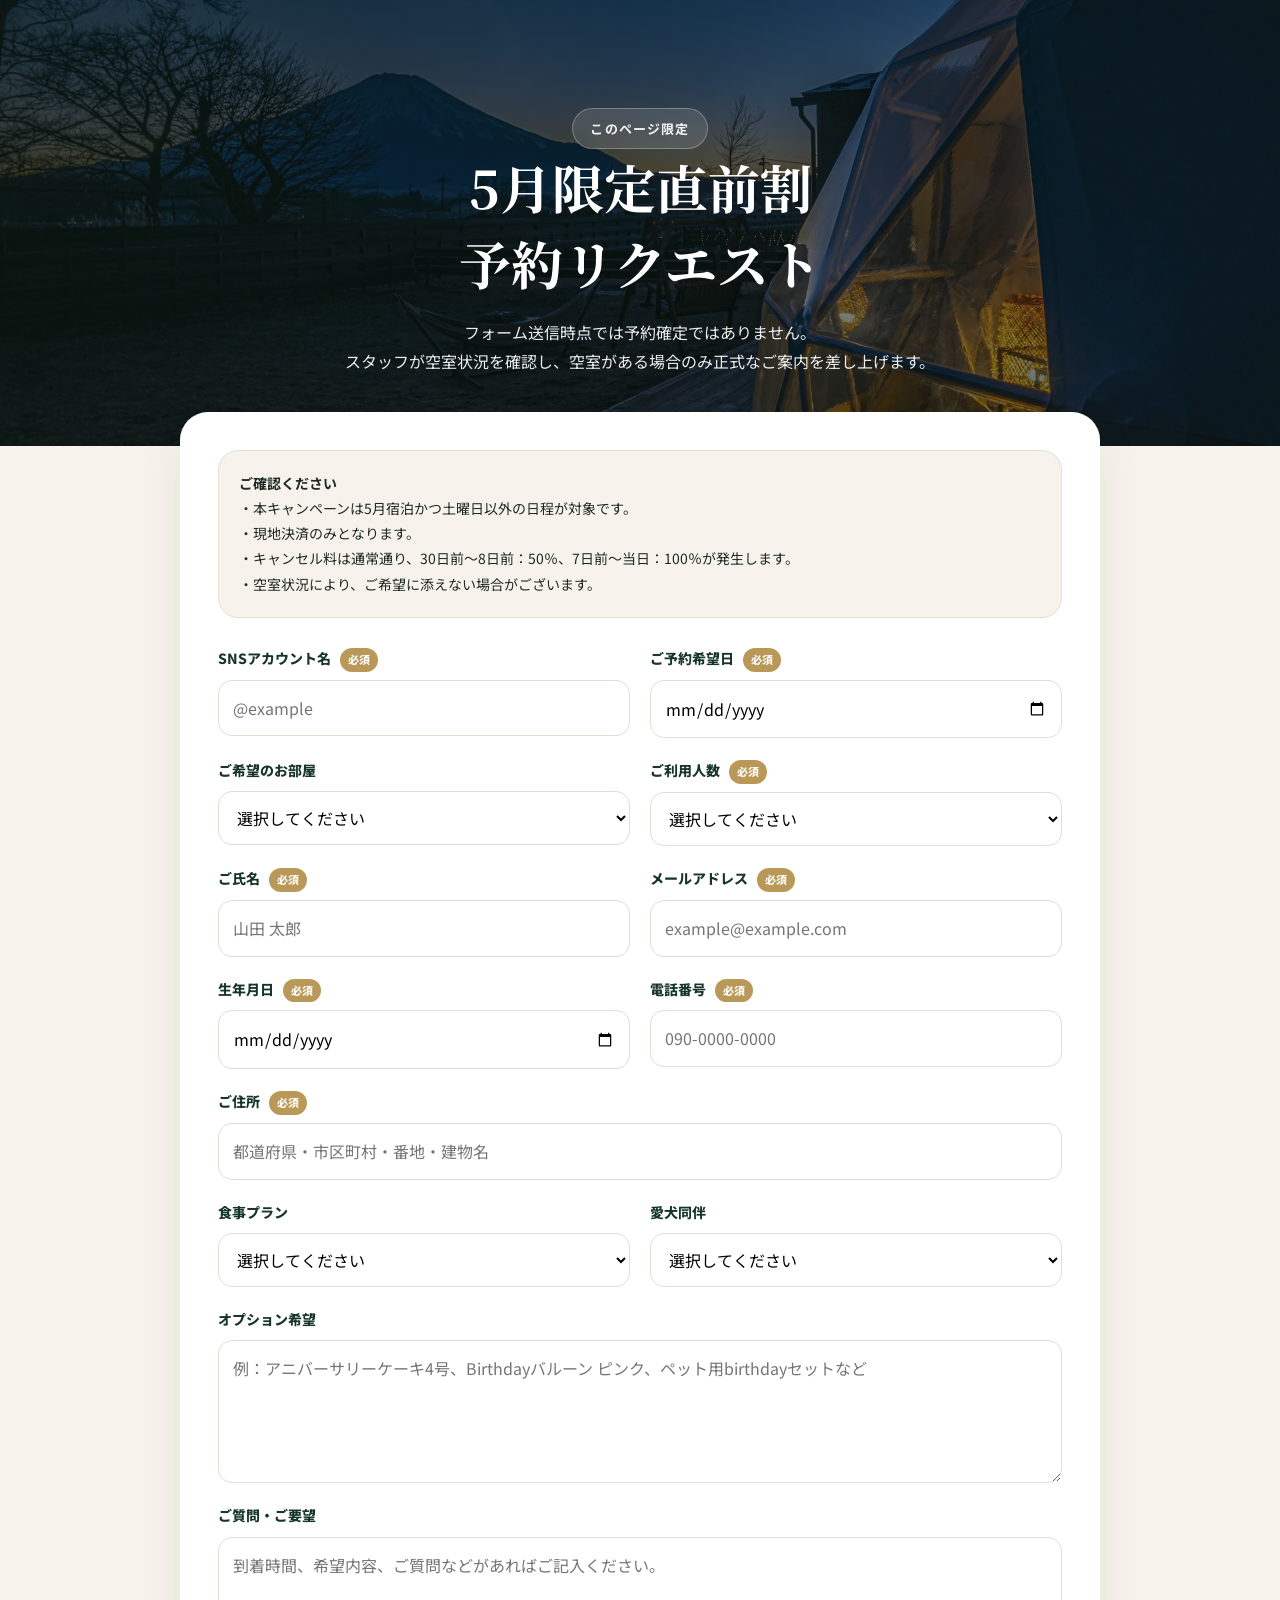
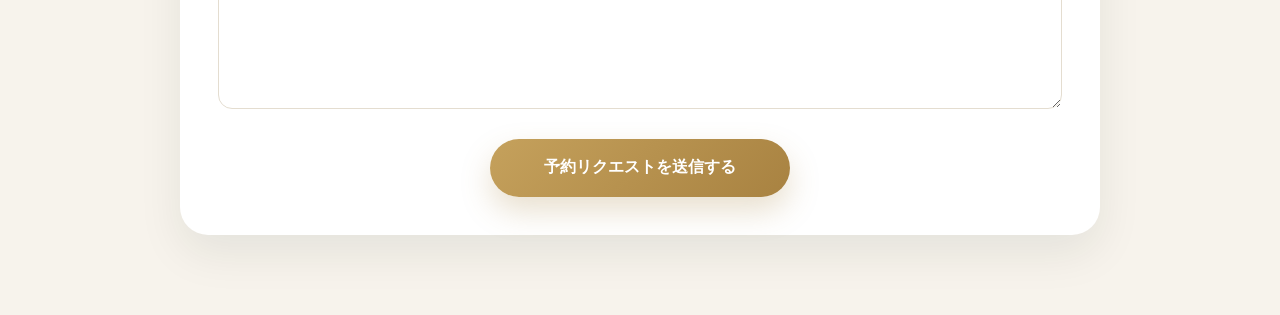
==== request.html @ 1b97084f "Update request.html" ====
<!DOCTYPE html>
<html lang="ja">
<head>
  <meta charset="UTF-8">
  <meta name="viewport" content="width=device-width, initial-scale=1.0">
  <title>予約リクエスト｜TOTONOI富士山中湖 5月限定直前割</title>
  <meta name="description" content="TOTONOI富士山中湖 5月限定直前割の予約リクエストフォームです。">
  <link rel="preconnect" href="https://fonts.googleapis.com">
  <link rel="preconnect" href="https://fonts.gstatic.com" crossorigin>
  <link href="https://fonts.googleapis.com/css2?family=Noto+Sans+JP:wght@400;500;700;800&family=Noto+Serif+JP:wght@500;700&display=swap" rel="stylesheet">
  <link rel="stylesheet" href="style.css">

  <style>
    .request-page {
      background: var(--cream);
      min-height: 100vh;
      padding-bottom: 80px;
    }

    .request-hero {
      padding: 90px 0 70px;
      background:
        linear-gradient(120deg, rgba(11,25,19,0.78), rgba(11,25,19,0.45)),
        url("images/hero-night-fuji-dome.webp") center center / cover no-repeat;
      color: #fff;
      text-align: center;
    }

    .request-hero h1 {
      margin: 0;
      font-family: "Noto Serif JP", serif;
      font-size: clamp(32px, 5vw, 52px);
      line-height: 1.45;
    }

    .request-hero p {
      max-width: 720px;
      margin: 18px auto 0;
      color: rgba(255,255,255,0.92);
    }

    .request-wrap {
      max-width: 920px;
      margin: -34px auto 0;
      background: #fff;
      border-radius: 28px;
      padding: 38px;
      box-shadow: var(--shadow);
      position: relative;
      z-index: 2;
    }

    .request-note {
      background: #f7f3ec;
      border: 1px solid var(--border);
      border-radius: 20px;
      padding: 20px;
      margin-bottom: 28px;
      color: var(--text);
      font-size: 14px;
    }

    .request-form {
      display: grid;
      grid-template-columns: repeat(2, 1fr);
      gap: 20px;
    }

    .form-group {
      display: flex;
      flex-direction: column;
      gap: 8px;
    }

    .form-group.full {
      grid-column: 1 / -1;
    }

    .form-group label {
      font-weight: 800;
      color: var(--green);
      font-size: 14px;
    }

    .form-group label span {
      display: inline-block;
      margin-left: 6px;
      color: #fff;
      background: var(--gold);
      border-radius: 999px;
      padding: 2px 8px;
      font-size: 11px;
    }

    input,
    select,
    textarea {
      width: 100%;
      border: 1px solid var(--border);
      border-radius: 14px;
      padding: 13px 14px;
      font: inherit;
      background: #fff;
    }

    textarea {
      resize: vertical;
    }

    .submit-area {
      grid-column: 1 / -1;
      text-align: center;
      margin-top: 10px;
    }

    .submit-btn {
      border: none;
      cursor: pointer;
      min-width: 300px;
      min-height: 58px;
      border-radius: 999px;
      background: linear-gradient(135deg, #c5a15c, #a88241);
      color: #fff;
      font-size: 16px;
      font-weight: 800;
      box-shadow: 0 14px 30px rgba(169, 130, 65, 0.25);
    }

    .submit-btn:disabled {
      opacity: 0.65;
      cursor: not-allowed;
    }

    .thanks-box {
      text-align: center;
      padding: 30px 10px;
    }

    .thanks-box h2 {
      font-family: "Noto Serif JP", serif;
      color: var(--green);
      font-size: 32px;
      margin: 0 0 16px;
    }

    .thanks-box p {
      color: var(--subtext);
    }

    .back-link {
      display: inline-flex;
      margin-top: 20px;
      padding: 13px 24px;
      border-radius: 999px;
      background: var(--green);
      color: #fff;
      font-weight: 800;
    }

    @media (max-width: 768px) {
      .request-wrap {
        width: calc(100% - 28px);
        padding: 24px 18px;
      }

      .request-form {
        grid-template-columns: 1fr;
      }

      .submit-btn {
        width: 100%;
        min-width: auto;
      }
    }
  </style>
</head>

<body>
  <main class="request-page">
    <section class="request-hero">
      <div class="container">
        <p class="hero-badge">このページ限定</p>
        <h1>5月限定直前割<br>予約リクエスト</h1>
        <p>
          フォーム送信時点では予約確定ではありません。<br>
          スタッフが空室状況を確認し、空室がある場合のみ正式なご案内を差し上げます。
        </p>
      </div>
    </section>

    <section class="request-wrap">
      <div class="request-note">
        <strong>ご確認ください</strong><br>
        ・本キャンペーンは5月宿泊かつ土曜日以外の日程が対象です。<br>
        ・現地決済のみとなります。<br>
        ・キャンセル料は通常通り、30日前〜8日前：50％、7日前〜当日：100％が発生します。<br>
        ・空室状況により、ご希望に添えない場合がございます。
      </div>

      <form id="requestForm" class="request-form" action="ここにGASのURLを入れる" method="POST">
        <div class="form-group">
          <label>SNSアカウント名 <span>必須</span></label>
          <input type="text" name="sns_account" required placeholder="@example">
        </div>

        <div class="form-group">
          <label>ご予約希望日 <span>必須</span></label>
          <input type="date" name="checkin" required>
        </div>

        <div class="form-group">
          <label>ご希望のお部屋</label>
          <select name="room_type">
            <option value="">選択してください</option>
            <option value="シングルドーム">シングルドーム</option>
            <option value="ドッグランドーム">ドッグランドーム</option>
            <option value="コネクトドーム">コネクトドーム</option>
            <option value="ドッグコテージ">ドッグコテージ</option>
            <option value="未定・おまかせ">未定・おまかせ</option>
          </select>
        </div>

        <div class="form-group">
          <label>ご利用人数 <span>必須</span></label>
          <select name="guests" required>
            <option value="">選択してください</option>
            <option value="2名">2名</option>
            <option value="3名">3名</option>
            <option value="4名">4名</option>
            <option value="5名">5名</option>
            <option value="6名">6名</option>
          </select>
        </div>

        <div class="form-group">
          <label>ご氏名 <span>必須</span></label>
          <input type="text" name="name" required placeholder="山田 太郎">
        </div>

        <div class="form-group">
          <label>メールアドレス <span>必須</span></label>
          <input type="email" name="email" required placeholder="example@example.com">
        </div>

        <div class="form-group">
          <label>生年月日 <span>必須</span></label>
          <input type="date" name="birthday" required>
        </div>

        <div class="form-group">
          <label>電話番号 <span>必須</span></label>
          <input type="tel" name="tel" required placeholder="090-0000-0000">
        </div>

        <div class="form-group full">
          <label>ご住所 <span>必須</span></label>
          <input type="text" name="address" required placeholder="都道府県・市区町村・番地・建物名">
        </div>

        <div class="form-group">
          <label>食事プラン</label>
          <select name="meal_plan">
            <option value="">選択してください</option>
            <option value="素泊まり">素泊まり</option>
            <option value="夕朝食付き">夕朝食付き</option>
            <option value="夕食のみ">夕食のみ</option>
            <option value="朝食のみ">朝食のみ</option>
            <option value="未定">未定</option>
          </select>
        </div>

        <div class="form-group">
          <label>愛犬同伴</label>
          <select name="dog">
            <option value="">選択してください</option>
            <option value="なし">なし</option>
            <option value="あり">あり</option>
            <option value="相談したい">相談したい</option>
          </select>
        </div>

        <div class="form-group full">
          <label>オプション希望</label>
          <textarea name="options" rows="4" placeholder="例：アニバーサリーケーキ4号、Birthdayバルーン ピンク、ペット用birthdayセットなど"></textarea>
        </div>

        <div class="form-group full">
          <label>ご質問・ご要望</label>
          <textarea name="message" rows="5" placeholder="到着時間、希望内容、ご質問などがあればご記入ください。"></textarea>
        </div>

        <div class="submit-area">
          <button type="submit" class="submit-btn">予約リクエストを送信する</button>
        </div>
      </form>
    </section>
  </main>

  <script>
    const form = document.getElementById("requestForm");

    form.addEventListener("submit", function(e) {
      e.preventDefault();

      const submitButton = form.querySelector(".submit-btn");
      submitButton.disabled = true;
      submitButton.textContent = "送信中...";

      const formData = new FormData(form);

      fetch(form.action, {
        method: "POST",
        body: formData,
        mode: "no-cors"
      })
      .then(() => {
        form.parentElement.innerHTML = `
          <div class="thanks-box">
            <h2>予約リクエストを受け付けました</h2>
            <p>
              ご入力いただいた内容をスタッフが確認し、空室状況を確認のうえご連絡いたします。<br>
              この時点では予約確定ではございません。
            </p>
            <a class="back-link" href="index.html">LPに戻る</a>
          </div>
        `;
      })
      .catch(() => {
        submitButton.disabled = false;
        submitButton.textContent = "予約リクエストを送信する";
        alert("送信に失敗しました。時間をおいて再度お試しください。");
      });
    });
  </script>
</body>
</html>
---- style.css ----
:root {
  --green: #16352b;
  --green-deep: #0d231c;
  --green-soft: #25473b;
  --gold: #b99858;
  --gold-soft: #d8c08a;
  --cream: #f7f3ec;
  --cream-light: #fcfaf6;
  --white: #ffffff;
  --text: #1f2a25;
  --subtext: #5e6b65;
  --border: #e4ddd0;
  --shadow: 0 18px 45px rgba(16, 32, 24, 0.08);
  --radius-lg: 28px;
  --radius-md: 20px;
}

* {
  box-sizing: border-box;
}

html {
  scroll-behavior: smooth;
}

body {
  margin: 0;
  font-family: "Noto Sans JP", sans-serif;
  color: var(--text);
  background: var(--cream);
  line-height: 1.8;
}

img {
  width: 100%;
  display: block;
  object-fit: cover;
}

a {
  text-decoration: none;
  color: inherit;
}

.lp-wrapper {
  overflow: hidden;
}

.container {
  width: min(1120px, calc(100% - 48px));
  margin: 0 auto;
}

/* ===== topbar ===== */

.topbar {
  position: absolute;
  top: 0;
  left: 0;
  width: 100%;
  z-index: 10;
  padding: 22px 0;
}

.topbar-inner {
  display: flex;
  align-items: center;
  justify-content: space-between;
}

.topbar-logo {
  color: #fff;
  font-size: 13px;
  letter-spacing: 0.16em;
  font-weight: 700;
}

.topbar-link {
  color: #fff;
  font-size: 14px;
  border-bottom: 1px solid rgba(255,255,255,0.55);
  padding-bottom: 2px;
}

/* ===== hero ===== */

.hero {
  position: relative;
  min-height: 760px;
  display: flex;
  align-items: center;
  background:
    linear-gradient(90deg, rgba(10,23,18,0.78) 0%, rgba(10,23,18,0.58) 42%, rgba(10,23,18,0.18) 100%),
    url("images/hero-night-fuji-dome.webp") center center / cover no-repeat;
}

.hero-overlay {
  position: absolute;
  inset: 0;
  background: linear-gradient(to bottom, rgba(8,14,12,0.08), rgba(8,14,12,0.18));
}

.hero-content {
  position: relative;
  z-index: 2;
  padding: 130px 0 105px;
  color: #fff;
  max-width: 690px;
}

.hero-badge {
  display: inline-block;
  margin: 0 0 20px;
  padding: 8px 17px;
  background: rgba(255,255,255,0.12);
  border: 1px solid rgba(255,255,255,0.28);
  border-radius: 999px;
  font-size: 13px;
  letter-spacing: 0.09em;
  font-weight: 700;
  backdrop-filter: blur(8px);
}

.hero-subtitle {
  margin: 0 0 10px;
  color: var(--gold-soft);
  font-size: 15px;
  letter-spacing: 0.17em;
  font-weight: 800;
}

.hero h1 {
  margin: 0;
  font-family: "Noto Serif JP", serif;
  font-size: clamp(44px, 5vw, 70px);
  line-height: 1.24;
  letter-spacing: 0.025em;
  font-weight: 700;
}

.hero h1 span {
  color: #f5d18b;
}

.hero-lead {
  margin: 24px 0 0;
  font-size: 17px;
  color: rgba(255,255,255,0.92);
}

.hero-offer {
  margin-top: 34px;
  display: inline-block;
  background: rgba(255,255,255,0.96);
  color: var(--green-deep);
  padding: 24px 34px;
  border-radius: 24px;
  box-shadow: 0 20px 54px rgba(0,0,0,0.18);
}

.offer-label {
  font-size: 12px;
  letter-spacing: 0.14em;
  font-weight: 800;
  color: var(--gold);
}

.offer-main {
  font-family: "Noto Serif JP", serif;
  font-size: clamp(46px, 5vw, 66px);
  line-height: 1.1;
  color: var(--green);
  margin-top: 8px;
}

.offer-note {
  margin-top: 6px;
  font-size: 14px;
  color: var(--subtext);
}

.hero-buttons {
  display: flex;
  flex-wrap: wrap;
  gap: 14px;
  margin-top: 32px;
}

.btn {
  display: inline-flex;
  align-items: center;
  justify-content: center;
  min-width: 230px;
  min-height: 58px;
  padding: 0 26px;
  border-radius: 999px;
  font-size: 15px;
  font-weight: 800;
  transition: 0.25s ease;
}

.btn-primary {
  background: linear-gradient(135deg, #c5a15c, #a88241);
  color: #fff;
  box-shadow: 0 14px 30px rgba(169, 130, 65, 0.26);
}

.btn-primary:hover {
  transform: translateY(-2px);
}

.btn-secondary {
  background: rgba(255,255,255,0.09);
  border: 1px solid rgba(255,255,255,0.28);
  color: #fff;
  backdrop-filter: blur(8px);
}

/* ===== notice ===== */

.notice-strip {
  padding: 0 0 20px;
  margin-top: -46px;
  position: relative;
  z-index: 4;
}

.notice-box {
  background: #fff;
  border-radius: var(--radius-lg);
  padding: 34px 40px;
  box-shadow: var(--shadow);
  border: 1px solid rgba(185,152,88,0.2);
}

.notice-box h2 {
  margin: 0 0 12px;
  font-family: "Noto Serif JP", serif;
  font-size: 25px;
  color: var(--green);
}

.notice-box p {
  margin: 0;
  color: var(--text);
}

/* ===== sections ===== */

.section {
  padding: 86px 0;
}

.section-soft {
  background: var(--cream-light);
}

.section-dark {
  background: linear-gradient(180deg, var(--green), var(--green-deep));
  color: #fff;
}

.section-heading {
  text-align: center;
  max-width: 760px;
  margin: 0 auto 42px;
}

.section-heading.white h2,
.section-heading.white p,
.section-heading.white .section-label {
  color: #fff;
}

.section-label {
  margin: 0 0 10px;
  color: var(--gold);
  font-size: 13px;
  font-weight: 800;
  letter-spacing: 0.16em;
}

.section-heading h2 {
  margin: 0;
  font-family: "Noto Serif JP", serif;
  font-size: clamp(30px, 3vw, 42px);
  line-height: 1.45;
  color: var(--green);
}

.section-text {
  margin: 16px 0 0;
  color: var(--subtext);
  font-size: 15px;
}

/* ===== feature ===== */

.feature-grid {
  display: grid;
  grid-template-columns: repeat(3, 1fr);
  gap: 22px;
}

.feature-card {
  background: #fff;
  border-radius: var(--radius-md);
  padding: 30px 28px;
  box-shadow: var(--shadow);
  min-height: 245px;
}

.feature-number {
  font-size: 13px;
  font-weight: 800;
  letter-spacing: 0.14em;
  color: var(--gold);
}

.feature-card h3 {
  margin: 10px 0 10px;
  font-size: 21px;
  line-height: 1.5;
  color: var(--green);
}

.feature-card p {
  margin: 0;
  color: var(--subtext);
  font-size: 15px;
}

/* ===== gallery ===== */

.gallery-grid {
  display: grid;
  grid-template-columns: repeat(4, 1fr);
  gap: 20px;
}

.gallery-card {
  background: #fff;
  border-radius: var(--radius-md);
  overflow: hidden;
  box-shadow: var(--shadow);
}

.gallery-card img {
  height: 210px;
}

.gallery-body {
  padding: 20px;
}

.gallery-body h3 {
  margin: 0 0 8px;
  font-size: 18px;
  line-height: 1.55;
  color: var(--green);
}

.gallery-body p {
  margin: 0;
  color: var(--subtext);
  font-size: 14px;
}

/* ===== room sauna panels ===== */

.info-panels {
  display: grid;
  grid-template-columns: repeat(2, 1fr);
  gap: 24px;
}

.info-panel {
  display: flex;
  flex-direction: column;
  background: #fff;
  border-radius: var(--radius-lg);
  overflow: hidden;
  box-shadow: var(--shadow);
}

.info-panel-image img {
  height: 280px;
}

.info-panel-body {
  padding: 30px;
}

.info-kicker {
  margin: 0 0 8px;
  font-size: 13px;
  letter-spacing: 0.14em;
  font-weight: 800;
  color: var(--gold);
}

.info-panel-body h3 {
  margin: 0 0 12px;
  font-size: 27px;
  font-family: "Noto Serif JP", serif;
  color: var(--green);
}

.info-panel-body p {
  margin: 0;
  color: var(--subtext);
}

.text-link {
  margin-top: 16px;
  color: var(--green);
  font-weight: 800;
  display: inline-flex;
  align-items: center;
  gap: 8px;
}

.text-link::after {
  content: "→";
}

/* ===== option ===== */

.option-grid {
  display: grid;
  grid-template-columns: repeat(4, 1fr);
  gap: 18px;
}

.option-card {
  background: #fff;
  border-radius: var(--radius-md);
  padding: 24px 22px;
  box-shadow: var(--shadow);
  min-height: 165px;
}

.option-card h3 {
  margin: 0;
  font-size: 17px;
  line-height: 1.65;
  color: var(--green);
}

.option-price {
  margin: 18px 0 0;
  font-size: 26px;
  font-family: "Noto Serif JP", serif;
  color: var(--gold);
}

/* ===== flow ===== */

.flow-grid {
  display: grid;
  grid-template-columns: repeat(4, 1fr);
  gap: 18px;
}

.flow-card {
  background: #fff;
  border-radius: var(--radius-md);
  padding: 26px 22px;
  box-shadow: var(--shadow);
  text-align: center;
  min-height: 220px;
}

.flow-step {
  width: 48px;
  height: 48px;
  margin: 0 auto 14px;
  border-radius: 50%;
  background: var(--green);
  color: #fff;
  display: grid;
  place-items: center;
  font-weight: 800;
}

.flow-card h3 {
  margin: 0 0 8px;
  font-size: 18px;
  color: var(--green);
}

.flow-card p {
  margin: 0;
  color: var(--subtext);
  font-size: 14px;
}

/* ===== policy ===== */

.policy-box {
  max-width: 880px;
  margin: 0 auto;
  background: rgba(255,255,255,0.08);
  border: 1px solid rgba(255,255,255,0.13);
  border-radius: var(--radius-lg);
  padding: 30px 34px;
}

.policy-box ul {
  margin: 0;
  padding-left: 18px;
}

.policy-box li {
  margin-bottom: 10px;
  color: rgba(255,255,255,0.92);
}

/* ===== final ===== */

.final-cta {
  padding: 100px 0 120px;
  background:
    linear-gradient(120deg, rgba(11,25,19,0.78), rgba(11,25,19,0.44)),
    url("images/fuji-firepit.webp") center center / cover no-repeat;
  color: #fff;
}

.final-cta-inner {
  text-align: center;
  max-width: 760px;
}

.final-label {
  margin: 0 0 10px;
  color: var(--gold-soft);
  font-size: 13px;
  letter-spacing: 0.16em;
  font-weight: 800;
}

.final-cta h2 {
  margin: 0;
  font-family: "Noto Serif JP", serif;
  font-size: clamp(34px, 4vw, 54px);
  line-height: 1.45;
}

.final-cta p {
  margin: 18px 0 0;
  color: rgba(255,255,255,0.9);
}

/* ===== sticky ===== */

.sticky-cta {
  position: fixed;
  right: 28px;
  bottom: 28px;
  z-index: 100;
}

.sticky-cta a {
  display: block;
  text-align: center;
  background: linear-gradient(135deg, #c5a15c, #a88241);
  color: #fff;
  font-weight: 800;
  padding: 15px 24px;
  border-radius: 999px;
  box-shadow: 0 18px 35px rgba(15, 20, 16, 0.22);
}

/* ===== responsive ===== */

@media (max-width: 1080px) {
  .gallery-grid,
  .option-grid,
  .flow-grid {
    grid-template-columns: repeat(2, 1fr);
  }

  .info-panels {
    grid-template-columns: 1fr;
  }

  .info-panel-image img {
    height: 300px;
  }
}

@media (max-width: 768px) {
  .container {
    width: min(100% - 28px, 1120px);
  }

  .topbar-inner {
    flex-direction: column;
    gap: 8px;
  }

  .hero {
    min-height: auto;
    background:
      linear-gradient(180deg, rgba(10,23,18,0.58), rgba(10,23,18,0.78)),
      url("images/hero-night-fuji-dome.webp") center center / cover no-repeat;
  }

  .hero-content {
    padding: 120px 0 90px;
  }

  .hero h1 {
    font-size: 40px;
  }

  .hero-lead {
    font-size: 15px;
  }

  .hero-offer {
    width: 100%;
    padding: 22px;
  }

  .hero-buttons {
    flex-direction: column;
  }

  .btn {
    width: 100%;
  }

  .notice-strip {
    margin-top: -26px;
  }

  .notice-box {
    padding: 24px 20px;
  }

  .section {
    padding: 70px 0;
  }

  .gallery-grid,
  .feature-grid,
  .option-grid,
  .flow-grid {
    grid-template-columns: 1fr;
  }

  .feature-card,
  .flow-card {
    min-height: auto;
  }

  .gallery-card img {
    height: 220px;
  }

  .info-panel-body {
    padding: 24px 20px;
  }

  .option-card {
    min-height: auto;
  }

  .sticky-cta {
    left: 10px;
    right: 10px;
    bottom: 10px;
  }

  .sticky-cta a {
    font-size: 14px;
    padding: 15px 14px;
  }
}
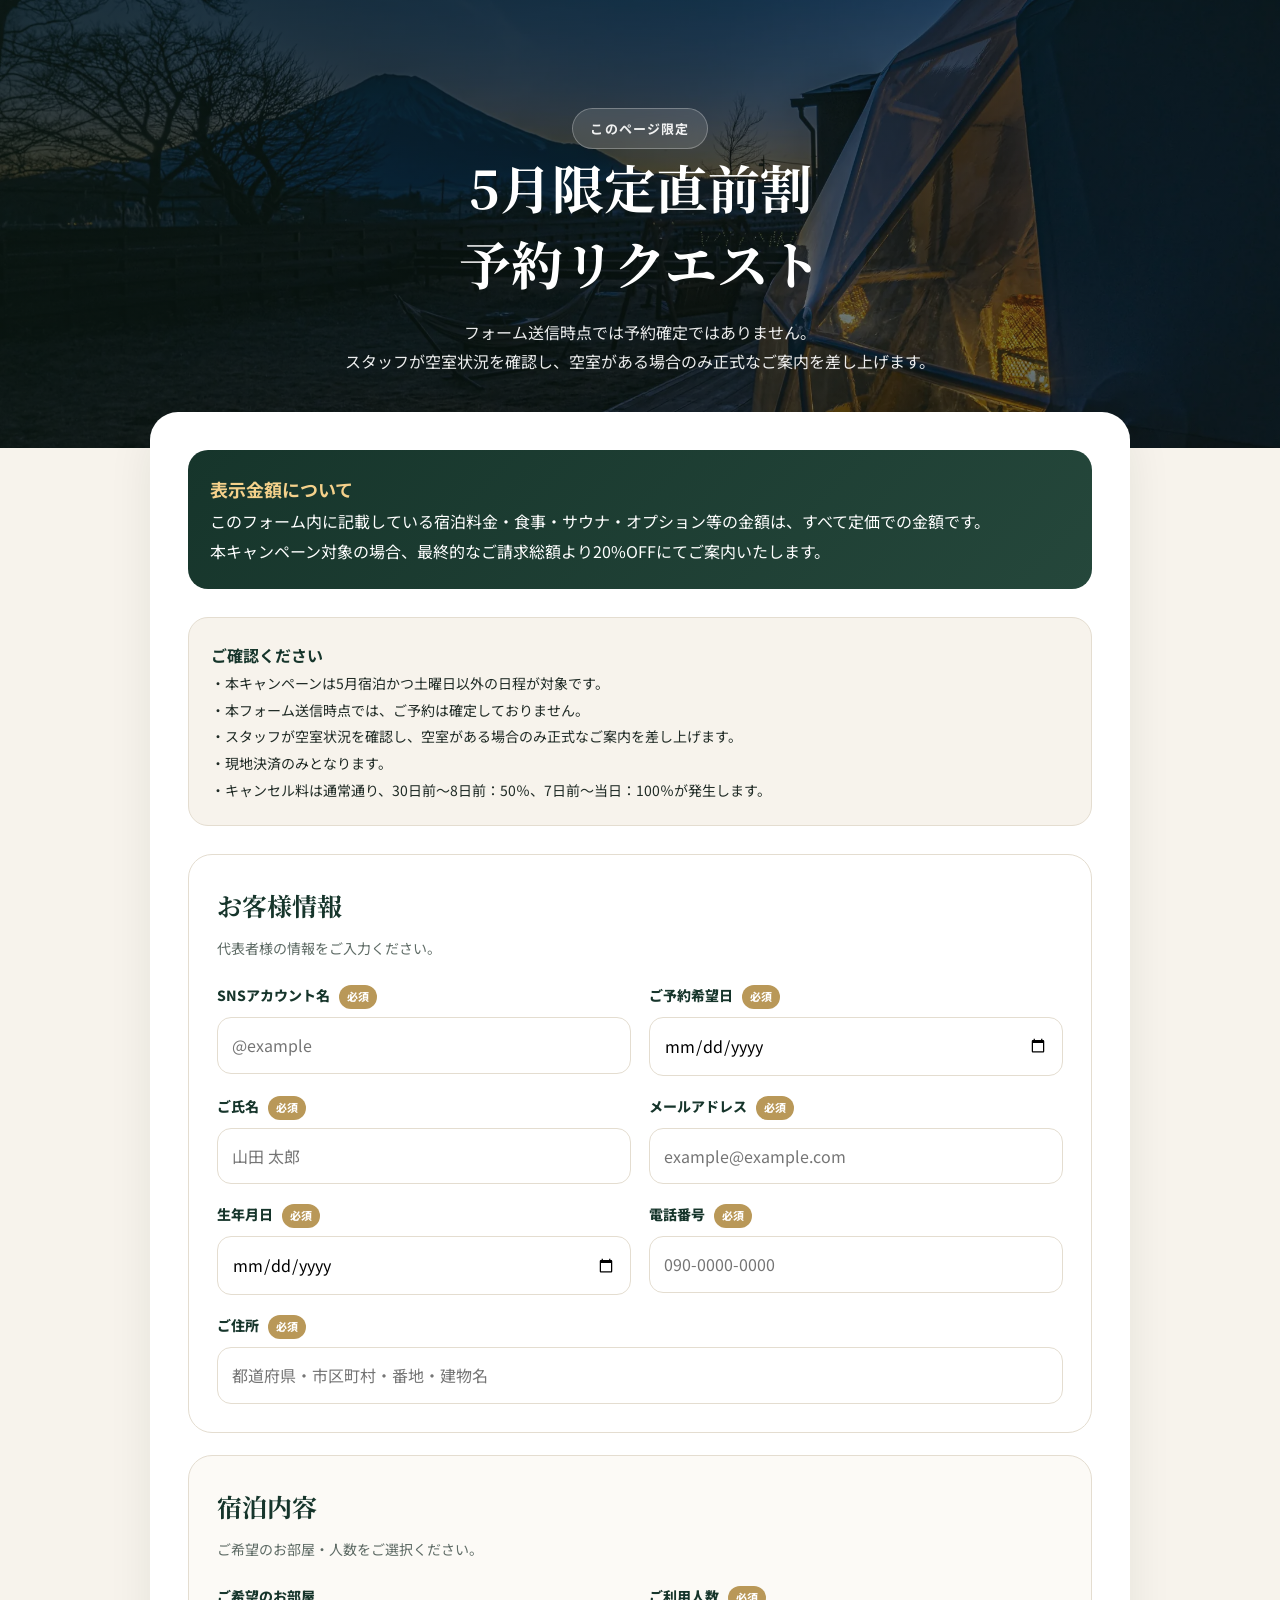
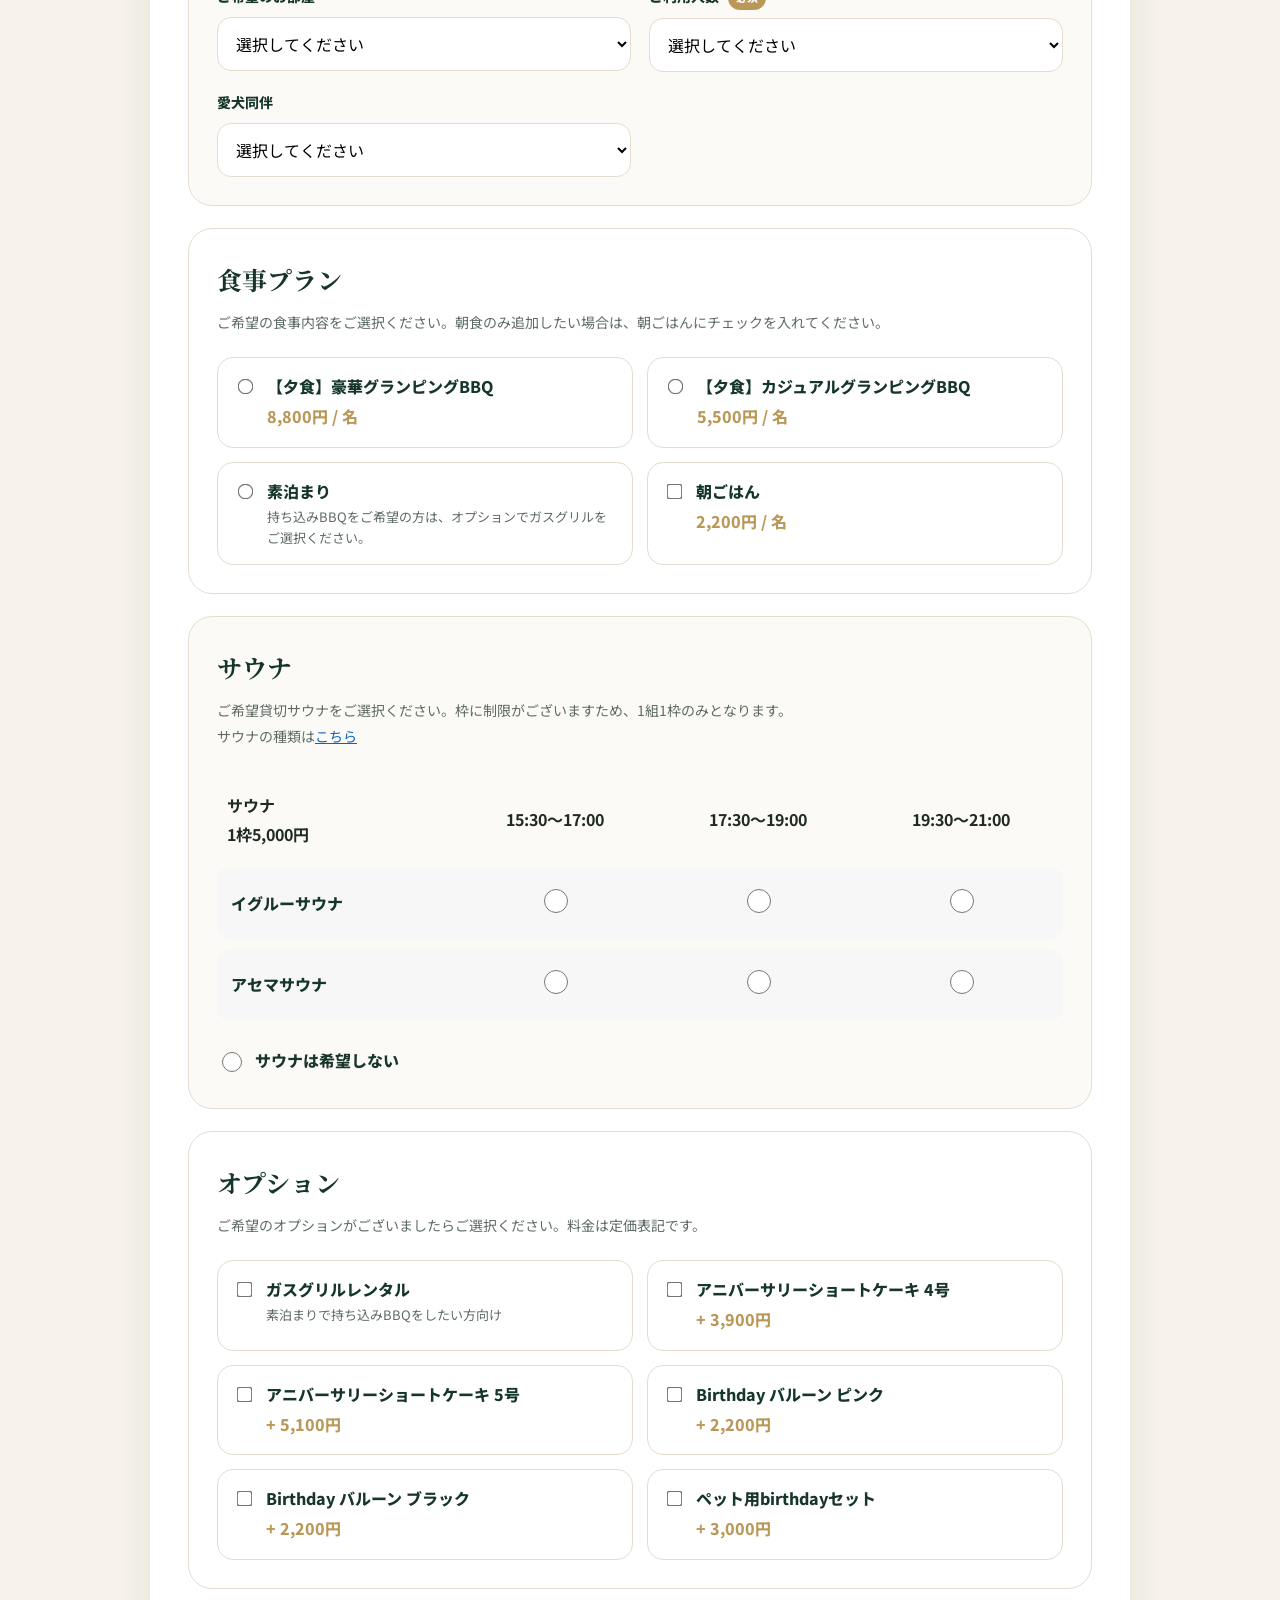
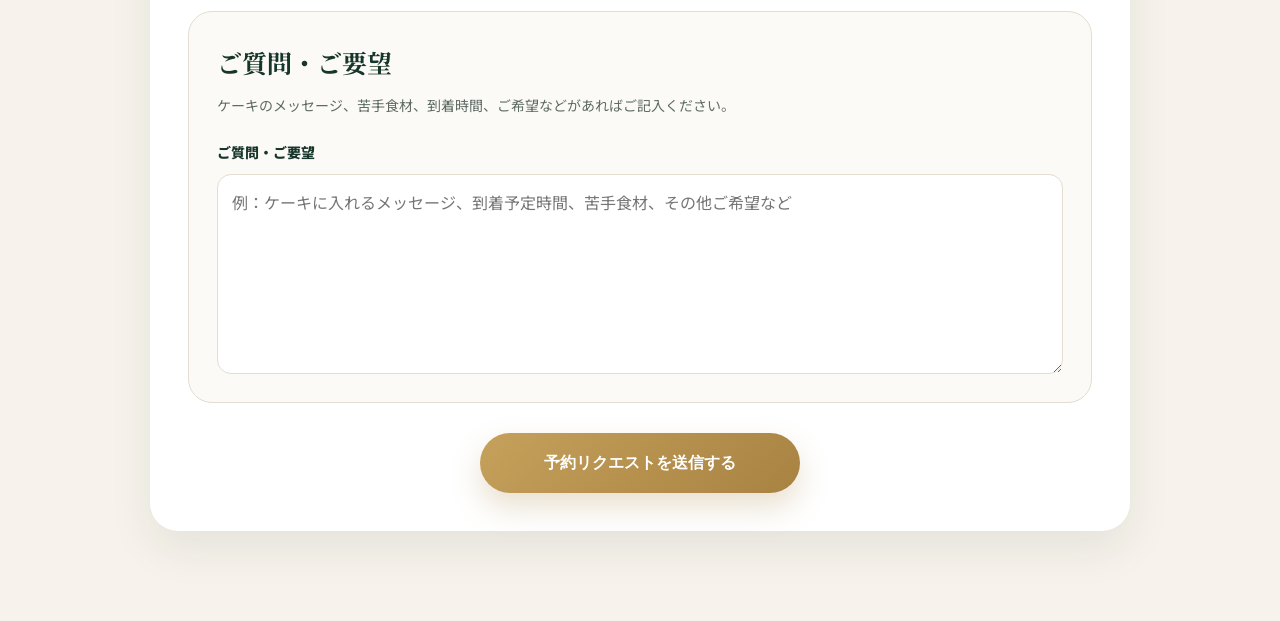
==== commit e54efb6b: "Update request.html" ====
--- a/request.html
+++ b/request.html
@@ -5,6 +5,7 @@
   <meta name="viewport" content="width=device-width, initial-scale=1.0">
   <title>予約リクエスト｜TOTONOI富士山中湖 5月限定直前割</title>
   <meta name="description" content="TOTONOI富士山中湖 5月限定直前割の予約リクエストフォームです。">
+
   <link rel="preconnect" href="https://fonts.googleapis.com">
   <link rel="preconnect" href="https://fonts.gstatic.com" crossorigin>
   <link href="https://fonts.googleapis.com/css2?family=Noto+Sans+JP:wght@400;500;700;800&family=Noto+Serif+JP:wght@500;700&display=swap" rel="stylesheet">
@@ -14,13 +15,13 @@
     .request-page {
       background: var(--cream);
       min-height: 100vh;
-      padding-bottom: 80px;
+      padding-bottom: 90px;
     }
 
     .request-hero {
-      padding: 90px 0 70px;
+      padding: 90px 0 72px;
       background:
-        linear-gradient(120deg, rgba(11,25,19,0.78), rgba(11,25,19,0.45)),
+        linear-gradient(120deg, rgba(11,25,19,0.80), rgba(11,25,19,0.48)),
         url("images/hero-night-fuji-dome.webp") center center / cover no-repeat;
       color: #fff;
       text-align: center;
@@ -34,14 +35,14 @@
     }
 
     .request-hero p {
-      max-width: 720px;
+      max-width: 760px;
       margin: 18px auto 0;
       color: rgba(255,255,255,0.92);
     }
 
     .request-wrap {
-      max-width: 920px;
-      margin: -34px auto 0;
+      width: min(980px, calc(100% - 32px));
+      margin: -36px auto 0;
       background: #fff;
       border-radius: 28px;
       padding: 38px;
@@ -54,16 +55,61 @@
       background: #f7f3ec;
       border: 1px solid var(--border);
       border-radius: 20px;
-      padding: 20px;
+      padding: 22px;
       margin-bottom: 28px;
       color: var(--text);
       font-size: 14px;
+      line-height: 1.9;
+    }
+
+    .request-note strong {
+      color: var(--green);
+      font-size: 16px;
+    }
+
+    .discount-note {
+      background: linear-gradient(135deg, #16352b, #25473b);
+      color: #fff;
+      border-radius: 20px;
+      padding: 22px;
+      margin-bottom: 28px;
+      line-height: 1.9;
+    }
+
+    .discount-note strong {
+      color: #f5d18b;
+      font-size: 18px;
     }
 
     .request-form {
       display: grid;
       grid-template-columns: repeat(2, 1fr);
-      gap: 20px;
+      gap: 22px;
+    }
+
+    .form-section {
+      grid-column: 1 / -1;
+      padding: 28px;
+      border: 1px solid var(--border);
+      border-radius: 24px;
+      background: #fff;
+    }
+
+    .form-section.soft {
+      background: #fcfaf6;
+    }
+
+    .form-section h2 {
+      margin: 0 0 8px;
+      font-family: "Noto Serif JP", serif;
+      font-size: 25px;
+      color: var(--green);
+    }
+
+    .form-section-lead {
+      margin: 0 0 22px;
+      color: var(--subtext);
+      font-size: 14px;
     }
 
     .form-group {
@@ -82,7 +128,8 @@
       font-size: 14px;
     }
 
-    .form-group label span {
+    .form-group label span,
+    .required {
       display: inline-block;
       margin-left: 6px;
       color: #fff;
@@ -90,6 +137,7 @@
       border-radius: 999px;
       padding: 2px 8px;
       font-size: 11px;
+      font-weight: 800;
     }
 
     input,
@@ -107,17 +155,128 @@
       resize: vertical;
     }
 
+    .section-grid {
+      display: grid;
+      grid-template-columns: repeat(2, 1fr);
+      gap: 18px;
+    }
+
+    .check-grid {
+      display: grid;
+      grid-template-columns: repeat(2, 1fr);
+      gap: 14px;
+    }
+
+    .check-card {
+      position: relative;
+      display: flex;
+      gap: 12px;
+      align-items: flex-start;
+      padding: 16px;
+      border: 1px solid var(--border);
+      border-radius: 16px;
+      background: #fff;
+      cursor: pointer;
+    }
+
+    .check-card input {
+      width: auto;
+      margin-top: 6px;
+      transform: scale(1.2);
+    }
+
+    .check-title {
+      display: block;
+      font-weight: 800;
+      color: var(--green);
+      line-height: 1.5;
+    }
+
+    .check-price {
+      display: block;
+      margin-top: 4px;
+      color: var(--gold);
+      font-weight: 800;
+    }
+
+    .check-desc {
+      display: block;
+      margin-top: 4px;
+      color: var(--subtext);
+      font-size: 13px;
+      line-height: 1.6;
+    }
+
+    .sauna-table {
+      width: 100%;
+      border-collapse: separate;
+      border-spacing: 0 10px;
+      margin-top: 16px;
+    }
+
+    .sauna-table th {
+      text-align: center;
+      color: var(--text);
+      font-weight: 700;
+      padding: 10px;
+      white-space: nowrap;
+    }
+
+    .sauna-table th:first-child {
+      text-align: left;
+    }
+
+    .sauna-table td {
+      background: #f7f7f7;
+      padding: 18px 14px;
+      text-align: center;
+    }
+
+    .sauna-table td:first-child {
+      text-align: left;
+      border-radius: 12px 0 0 12px;
+      font-weight: 800;
+      color: var(--green);
+      width: 28%;
+    }
+
+    .sauna-table td:last-child {
+      border-radius: 0 12px 12px 0;
+    }
+
+    .sauna-table input[type="radio"] {
+      width: 24px;
+      height: 24px;
+      cursor: pointer;
+      accent-color: var(--green);
+    }
+
+    .sauna-none {
+      margin-top: 16px;
+      display: inline-flex;
+      align-items: center;
+      gap: 10px;
+      font-weight: 800;
+      color: var(--green);
+    }
+
+    .sauna-none input {
+      width: 20px;
+      height: 20px;
+      accent-color: var(--green);
+    }
+
     .submit-area {
       grid-column: 1 / -1;
       text-align: center;
-      margin-top: 10px;
+      margin-top: 8px;
     }
 
     .submit-btn {
       border: none;
       cursor: pointer;
-      min-width: 300px;
-      min-height: 58px;
+      min-width: 320px;
+      min-height: 60px;
       border-radius: 999px;
       background: linear-gradient(135deg, #c5a15c, #a88241);
       color: #fff;
@@ -133,7 +292,7 @@
 
     .thanks-box {
       text-align: center;
-      padding: 30px 10px;
+      padding: 34px 10px;
     }
 
     .thanks-box h2 {
@@ -159,12 +318,33 @@
 
     @media (max-width: 768px) {
       .request-wrap {
-        width: calc(100% - 28px);
         padding: 24px 18px;
       }
 
-      .request-form {
+      .request-form,
+      .section-grid,
+      .check-grid {
         grid-template-columns: 1fr;
+      }
+
+      .form-section {
+        padding: 22px 16px;
+      }
+
+      .sauna-table {
+        font-size: 13px;
+      }
+
+      .sauna-table th {
+        padding: 8px 4px;
+      }
+
+      .sauna-table td {
+        padding: 14px 6px;
+      }
+
+      .sauna-table td:first-child {
+        width: 34%;
       }
 
       .submit-btn {
@@ -189,104 +369,254 @@
     </section>
 
     <section class="request-wrap">
+      <div class="discount-note">
+        <strong>表示金額について</strong><br>
+        このフォーム内に記載している宿泊料金・食事・サウナ・オプション等の金額は、すべて定価での金額です。<br>
+        本キャンペーン対象の場合、最終的なご請求総額より20%OFFにてご案内いたします。
+      </div>
+
       <div class="request-note">
         <strong>ご確認ください</strong><br>
         ・本キャンペーンは5月宿泊かつ土曜日以外の日程が対象です。<br>
+        ・本フォーム送信時点では、ご予約は確定しておりません。<br>
+        ・スタッフが空室状況を確認し、空室がある場合のみ正式なご案内を差し上げます。<br>
         ・現地決済のみとなります。<br>
-        ・キャンセル料は通常通り、30日前〜8日前：50％、7日前〜当日：100％が発生します。<br>
-        ・空室状況により、ご希望に添えない場合がございます。
+        ・キャンセル料は通常通り、30日前〜8日前：50％、7日前〜当日：100％が発生します。
       </div>
 
       <form id="requestForm" class="request-form" action="ここにGASのURLを入れる" method="POST">
-        <div class="form-group">
-          <label>SNSアカウント名 <span>必須</span></label>
-          <input type="text" name="sns_account" required placeholder="@example">
+
+        <div class="form-section">
+          <h2>お客様情報</h2>
+          <p class="form-section-lead">代表者様の情報をご入力ください。</p>
+
+          <div class="section-grid">
+            <div class="form-group">
+              <label>SNSアカウント名 <span>必須</span></label>
+              <input type="text" name="sns_account" required placeholder="@example">
+            </div>
+
+            <div class="form-group">
+              <label>ご予約希望日 <span>必須</span></label>
+              <input type="date" name="checkin" required>
+            </div>
+
+            <div class="form-group">
+              <label>ご氏名 <span>必須</span></label>
+              <input type="text" name="name" required placeholder="山田 太郎">
+            </div>
+
+            <div class="form-group">
+              <label>メールアドレス <span>必須</span></label>
+              <input type="email" name="email" required placeholder="example@example.com">
+            </div>
+
+            <div class="form-group">
+              <label>生年月日 <span>必須</span></label>
+              <input type="date" name="birthday" required>
+            </div>
+
+            <div class="form-group">
+              <label>電話番号 <span>必須</span></label>
+              <input type="tel" name="tel" required placeholder="090-0000-0000">
+            </div>
+
+            <div class="form-group full">
+              <label>ご住所 <span>必須</span></label>
+              <input type="text" name="address" required placeholder="都道府県・市区町村・番地・建物名">
+            </div>
+          </div>
         </div>
 
-        <div class="form-group">
-          <label>ご予約希望日 <span>必須</span></label>
-          <input type="date" name="checkin" required>
+        <div class="form-section soft">
+          <h2>宿泊内容</h2>
+          <p class="form-section-lead">ご希望のお部屋・人数をご選択ください。</p>
+
+          <div class="section-grid">
+            <div class="form-group">
+              <label>ご希望のお部屋</label>
+              <select name="room_type">
+                <option value="">選択してください</option>
+                <option value="シングルドーム">シングルドーム</option>
+                <option value="ドッグランドーム">ドッグランドーム</option>
+                <option value="コネクトドーム">コネクトドーム</option>
+                <option value="ドッグコテージ">ドッグコテージ</option>
+                <option value="未定・おまかせ">未定・おまかせ</option>
+              </select>
+            </div>
+
+            <div class="form-group">
+              <label>ご利用人数 <span>必須</span></label>
+              <select name="guests" required>
+                <option value="">選択してください</option>
+                <option value="2名">2名</option>
+                <option value="3名">3名</option>
+                <option value="4名">4名</option>
+                <option value="5名">5名</option>
+                <option value="6名">6名</option>
+              </select>
+            </div>
+
+            <div class="form-group">
+              <label>愛犬同伴</label>
+              <select name="dog">
+                <option value="">選択してください</option>
+                <option value="なし">なし</option>
+                <option value="あり">あり</option>
+                <option value="相談したい">相談したい</option>
+              </select>
+            </div>
+          </div>
         </div>
 
-        <div class="form-group">
-          <label>ご希望のお部屋</label>
-          <select name="room_type">
-            <option value="">選択してください</option>
-            <option value="シングルドーム">シングルドーム</option>
-            <option value="ドッグランドーム">ドッグランドーム</option>
-            <option value="コネクトドーム">コネクトドーム</option>
-            <option value="ドッグコテージ">ドッグコテージ</option>
-            <option value="未定・おまかせ">未定・おまかせ</option>
-          </select>
+        <div class="form-section">
+          <h2>食事プラン</h2>
+          <p class="form-section-lead">
+            ご希望の食事内容をご選択ください。朝食のみ追加したい場合は、朝ごはんにチェックを入れてください。
+          </p>
+
+          <div class="check-grid">
+            <label class="check-card">
+              <input type="radio" name="dinner_plan" value="豪華グランピングBBQ 8,800円/名">
+              <span>
+                <span class="check-title">【夕食】豪華グランピングBBQ</span>
+                <span class="check-price">8,800円 / 名</span>
+              </span>
+            </label>
+
+            <label class="check-card">
+              <input type="radio" name="dinner_plan" value="カジュアルグランピングBBQ 5,500円/名">
+              <span>
+                <span class="check-title">【夕食】カジュアルグランピングBBQ</span>
+                <span class="check-price">5,500円 / 名</span>
+              </span>
+            </label>
+
+            <label class="check-card">
+              <input type="radio" name="dinner_plan" value="素泊まり">
+              <span>
+                <span class="check-title">素泊まり</span>
+                <span class="check-desc">持ち込みBBQをご希望の方は、オプションでガスグリルをご選択ください。</span>
+              </span>
+            </label>
+
+            <label class="check-card">
+              <input type="checkbox" name="breakfast" value="朝ごはん 2,200円/名">
+              <span>
+                <span class="check-title">朝ごはん</span>
+                <span class="check-price">2,200円 / 名</span>
+              </span>
+            </label>
+          </div>
         </div>
 
-        <div class="form-group">
-          <label>ご利用人数 <span>必須</span></label>
-          <select name="guests" required>
-            <option value="">選択してください</option>
-            <option value="2名">2名</option>
-            <option value="3名">3名</option>
-            <option value="4名">4名</option>
-            <option value="5名">5名</option>
-            <option value="6名">6名</option>
-          </select>
+        <div class="form-section soft">
+          <h2>サウナ</h2>
+          <p class="form-section-lead">
+            ご希望貸切サウナをご選択ください。枠に制限がございますため、1組1枠のみとなります。<br>
+            サウナの種類は<a href="https://www.yamanashi-sauna-glamping.com/sauna/" target="_blank" rel="noopener noreferrer" style="color:#0b62c4;text-decoration:underline;">こちら</a>
+          </p>
+
+          <input type="hidden" name="sauna_price_note" value="サウナ 1枠 5,000円">
+
+          <table class="sauna-table">
+            <thead>
+              <tr>
+                <th>サウナ<br>1枠5,000円</th>
+                <th>15:30〜17:00</th>
+                <th>17:30〜19:00</th>
+                <th>19:30〜21:00</th>
+              </tr>
+            </thead>
+            <tbody>
+              <tr>
+                <td>イグルーサウナ</td>
+                <td><input type="radio" name="sauna" value="イグルーサウナ 15:30〜17:00"></td>
+                <td><input type="radio" name="sauna" value="イグルーサウナ 17:30〜19:00"></td>
+                <td><input type="radio" name="sauna" value="イグルーサウナ 19:30〜21:00"></td>
+              </tr>
+              <tr>
+                <td>アセマサウナ</td>
+                <td><input type="radio" name="sauna" value="アセマサウナ 15:30〜17:00"></td>
+                <td><input type="radio" name="sauna" value="アセマサウナ 17:30〜19:00"></td>
+                <td><input type="radio" name="sauna" value="アセマサウナ 19:30〜21:00"></td>
+              </tr>
+            </tbody>
+          </table>
+
+          <label class="sauna-none">
+            <input type="radio" name="sauna" value="サウナ希望なし">
+            サウナは希望しない
+          </label>
         </div>
 
-        <div class="form-group">
-          <label>ご氏名 <span>必須</span></label>
-          <input type="text" name="name" required placeholder="山田 太郎">
+        <div class="form-section">
+          <h2>オプション</h2>
+          <p class="form-section-lead">
+            ご希望のオプションがございましたらご選択ください。料金は定価表記です。
+          </p>
+
+          <div class="check-grid">
+            <label class="check-card">
+              <input type="checkbox" name="options" value="ガスグリルレンタル">
+              <span>
+                <span class="check-title">ガスグリルレンタル</span>
+                <span class="check-desc">素泊まりで持ち込みBBQをしたい方向け</span>
+              </span>
+            </label>
+
+            <label class="check-card">
+              <input type="checkbox" name="options" value="アニバーサリーショートケーキ 4号 +3,900円">
+              <span>
+                <span class="check-title">アニバーサリーショートケーキ 4号</span>
+                <span class="check-price">+ 3,900円</span>
+              </span>
+            </label>
+
+            <label class="check-card">
+              <input type="checkbox" name="options" value="アニバーサリーショートケーキ 5号 +5,100円">
+              <span>
+                <span class="check-title">アニバーサリーショートケーキ 5号</span>
+                <span class="check-price">+ 5,100円</span>
+              </span>
+            </label>
+
+            <label class="check-card">
+              <input type="checkbox" name="options" value="Birthday バルーン ピンク +2,200円">
+              <span>
+                <span class="check-title">Birthday バルーン ピンク</span>
+                <span class="check-price">+ 2,200円</span>
+              </span>
+            </label>
+
+            <label class="check-card">
+              <input type="checkbox" name="options" value="Birthday バルーン ブラック +2,200円">
+              <span>
+                <span class="check-title">Birthday バルーン ブラック</span>
+                <span class="check-price">+ 2,200円</span>
+              </span>
+            </label>
+
+            <label class="check-card">
+              <input type="checkbox" name="options" value="ペット用birthdayセット +3,000円">
+              <span>
+                <span class="check-title">ペット用birthdayセット</span>
+                <span class="check-price">+ 3,000円</span>
+              </span>
+            </label>
+          </div>
         </div>
 
-        <div class="form-group">
-          <label>メールアドレス <span>必須</span></label>
-          <input type="email" name="email" required placeholder="example@example.com">
-        </div>
-
-        <div class="form-group">
-          <label>生年月日 <span>必須</span></label>
-          <input type="date" name="birthday" required>
-        </div>
-
-        <div class="form-group">
-          <label>電話番号 <span>必須</span></label>
-          <input type="tel" name="tel" required placeholder="090-0000-0000">
-        </div>
-
-        <div class="form-group full">
-          <label>ご住所 <span>必須</span></label>
-          <input type="text" name="address" required placeholder="都道府県・市区町村・番地・建物名">
-        </div>
-
-        <div class="form-group">
-          <label>食事プラン</label>
-          <select name="meal_plan">
-            <option value="">選択してください</option>
-            <option value="素泊まり">素泊まり</option>
-            <option value="夕朝食付き">夕朝食付き</option>
-            <option value="夕食のみ">夕食のみ</option>
-            <option value="朝食のみ">朝食のみ</option>
-            <option value="未定">未定</option>
-          </select>
-        </div>
-
-        <div class="form-group">
-          <label>愛犬同伴</label>
-          <select name="dog">
-            <option value="">選択してください</option>
-            <option value="なし">なし</option>
-            <option value="あり">あり</option>
-            <option value="相談したい">相談したい</option>
-          </select>
-        </div>
-
-        <div class="form-group full">
-          <label>オプション希望</label>
-          <textarea name="options" rows="4" placeholder="例：アニバーサリーケーキ4号、Birthdayバルーン ピンク、ペット用birthdayセットなど"></textarea>
-        </div>
-
-        <div class="form-group full">
-          <label>ご質問・ご要望</label>
-          <textarea name="message" rows="5" placeholder="到着時間、希望内容、ご質問などがあればご記入ください。"></textarea>
+        <div class="form-section soft">
+          <h2>ご質問・ご要望</h2>
+          <p class="form-section-lead">
+            ケーキのメッセージ、苦手食材、到着時間、ご希望などがあればご記入ください。
+          </p>
+
+          <div class="form-group full">
+            <label>ご質問・ご要望</label>
+            <textarea name="message" rows="6" placeholder="例：ケーキに入れるメッセージ、到着予定時間、苦手食材、その他ご希望など"></textarea>
+          </div>
         </div>
 
         <div class="submit-area">
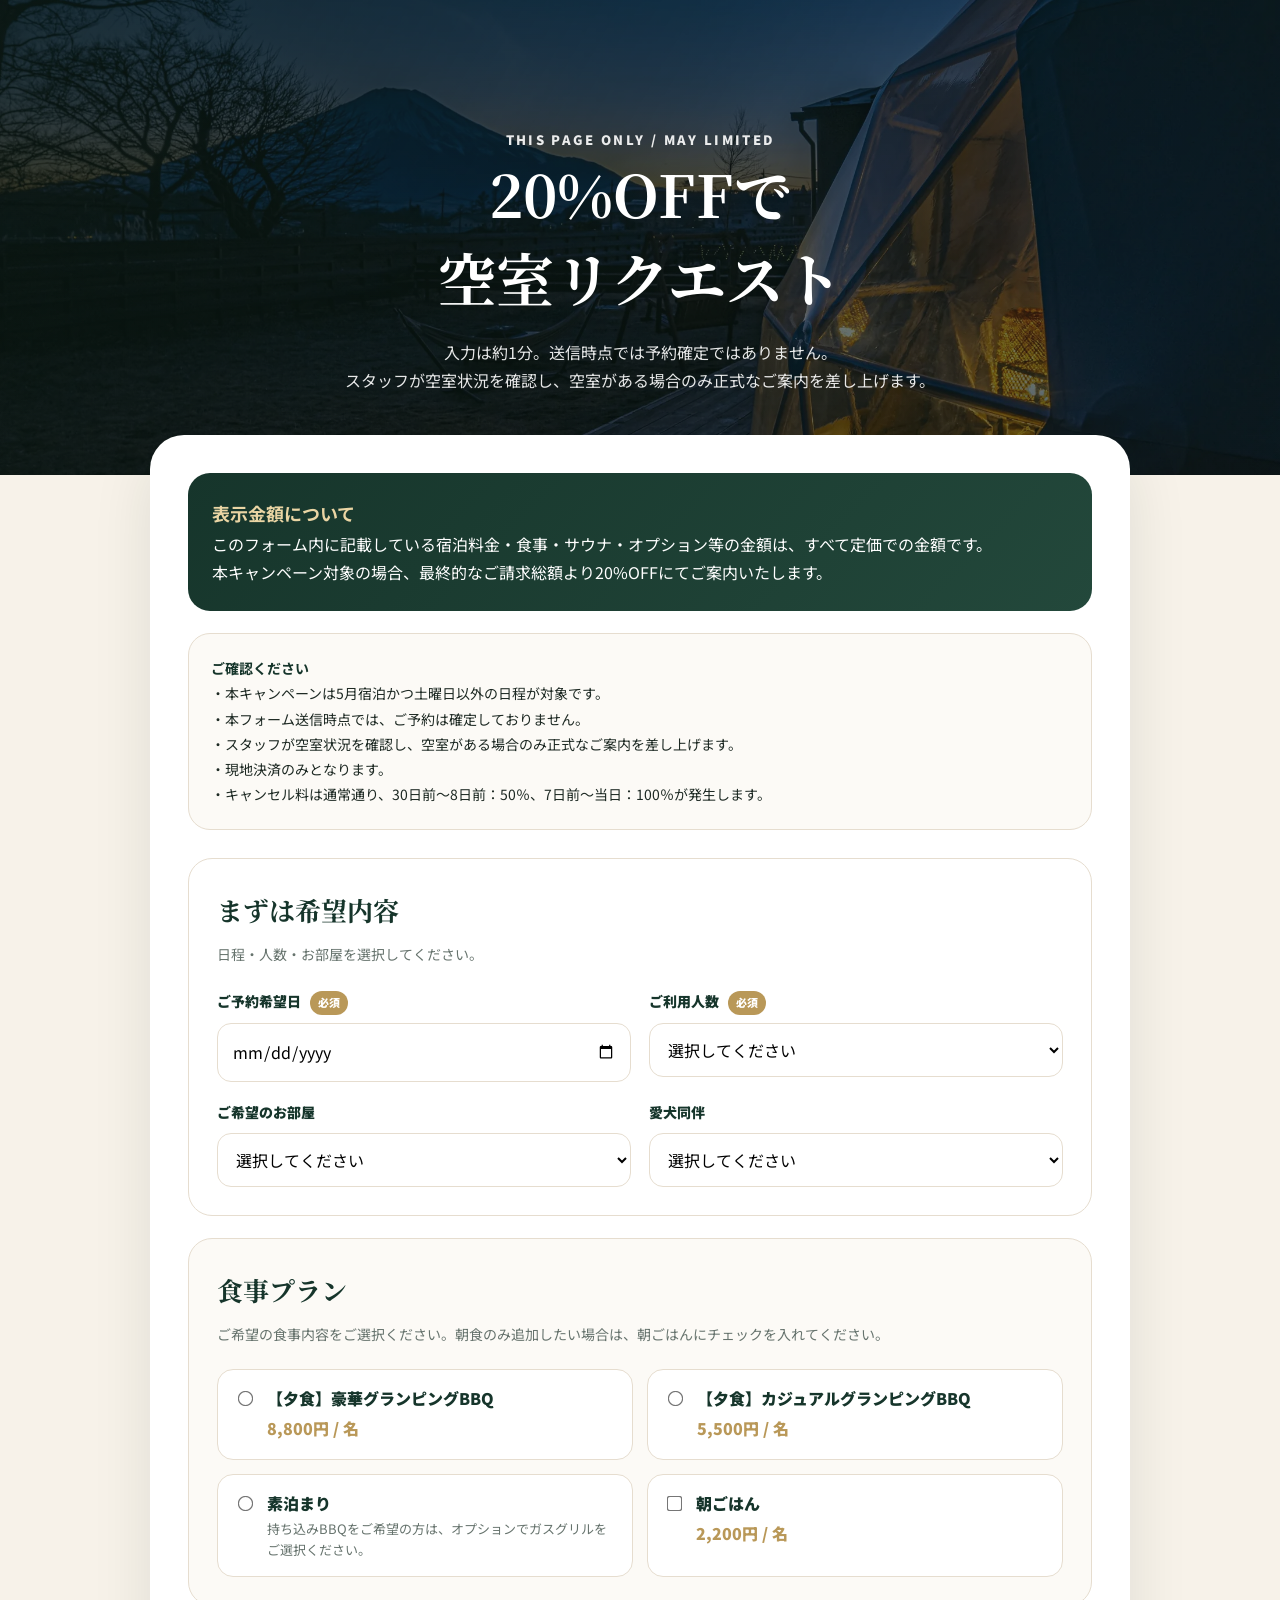
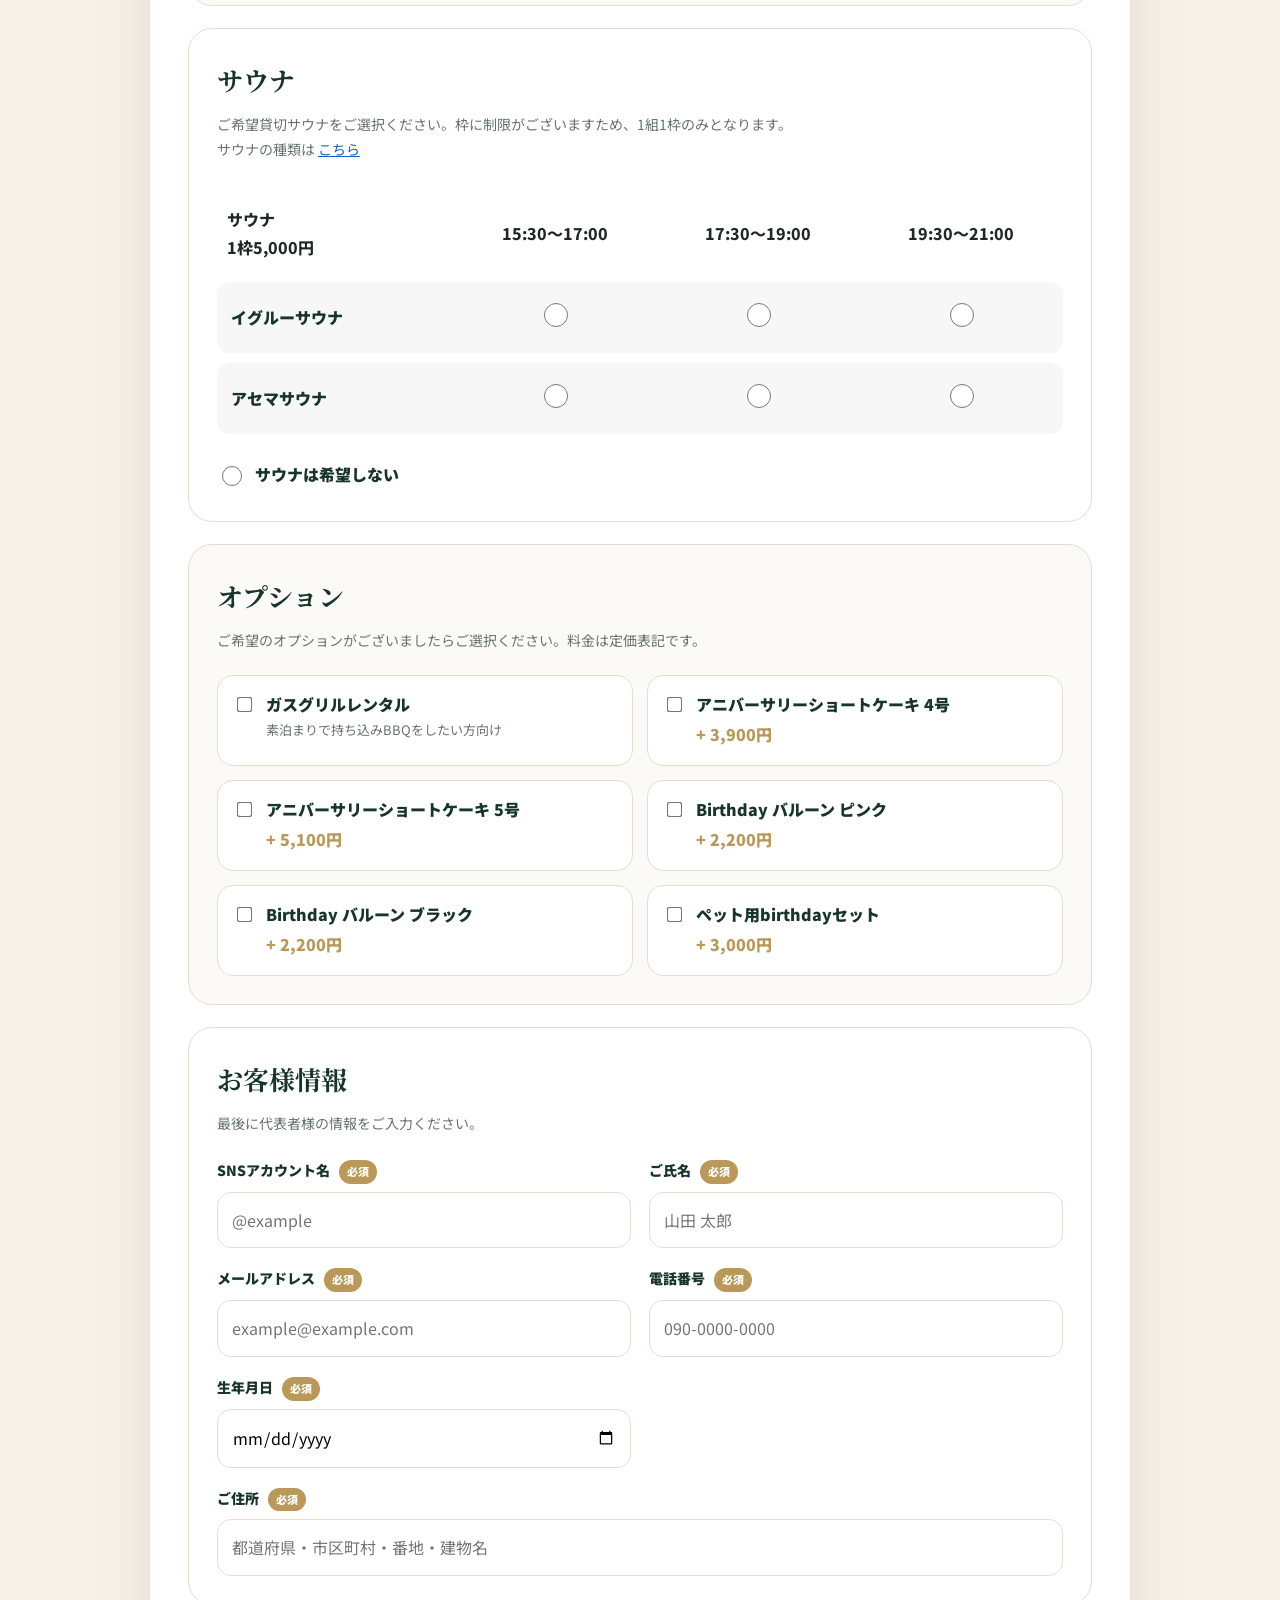
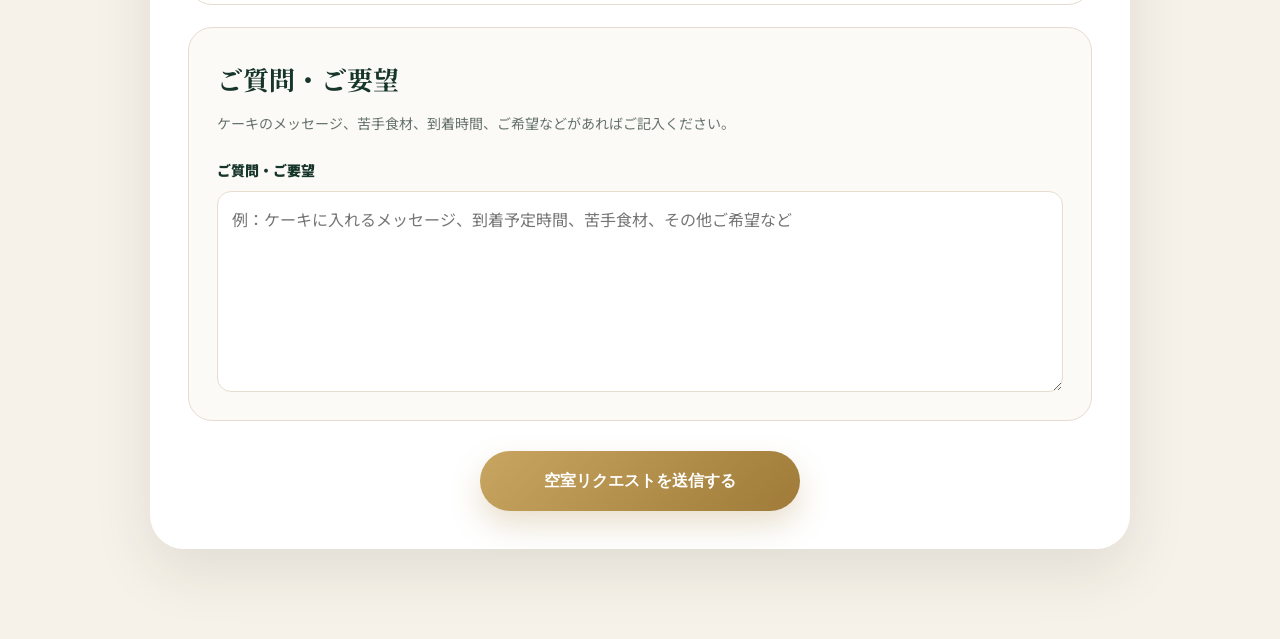
==== commit dc7e1091: "Update request.html" ====
--- a/request.html
+++ b/request.html
@@ -1,368 +1,28 @@
 <!DOCTYPE html>
 <html lang="ja">
 <head>
-  <meta charset="UTF-8">
-  <meta name="viewport" content="width=device-width, initial-scale=1.0">
-  <title>予約リクエスト｜TOTONOI富士山中湖 5月限定直前割</title>
-  <meta name="description" content="TOTONOI富士山中湖 5月限定直前割の予約リクエストフォームです。">
-
-  <link rel="preconnect" href="https://fonts.googleapis.com">
-  <link rel="preconnect" href="https://fonts.gstatic.com" crossorigin>
-  <link href="https://fonts.googleapis.com/css2?family=Noto+Sans+JP:wght@400;500;700;800&family=Noto+Serif+JP:wght@500;700&display=swap" rel="stylesheet">
-  <link rel="stylesheet" href="style.css">
-
-  <style>
-    .request-page {
-      background: var(--cream);
-      min-height: 100vh;
-      padding-bottom: 90px;
-    }
-
-    .request-hero {
-      padding: 90px 0 72px;
-      background:
-        linear-gradient(120deg, rgba(11,25,19,0.80), rgba(11,25,19,0.48)),
-        url("images/hero-night-fuji-dome.webp") center center / cover no-repeat;
-      color: #fff;
-      text-align: center;
-    }
-
-    .request-hero h1 {
-      margin: 0;
-      font-family: "Noto Serif JP", serif;
-      font-size: clamp(32px, 5vw, 52px);
-      line-height: 1.45;
-    }
-
-    .request-hero p {
-      max-width: 760px;
-      margin: 18px auto 0;
-      color: rgba(255,255,255,0.92);
-    }
-
-    .request-wrap {
-      width: min(980px, calc(100% - 32px));
-      margin: -36px auto 0;
-      background: #fff;
-      border-radius: 28px;
-      padding: 38px;
-      box-shadow: var(--shadow);
-      position: relative;
-      z-index: 2;
-    }
-
-    .request-note {
-      background: #f7f3ec;
-      border: 1px solid var(--border);
-      border-radius: 20px;
-      padding: 22px;
-      margin-bottom: 28px;
-      color: var(--text);
-      font-size: 14px;
-      line-height: 1.9;
-    }
-
-    .request-note strong {
-      color: var(--green);
-      font-size: 16px;
-    }
-
-    .discount-note {
-      background: linear-gradient(135deg, #16352b, #25473b);
-      color: #fff;
-      border-radius: 20px;
-      padding: 22px;
-      margin-bottom: 28px;
-      line-height: 1.9;
-    }
-
-    .discount-note strong {
-      color: #f5d18b;
-      font-size: 18px;
-    }
-
-    .request-form {
-      display: grid;
-      grid-template-columns: repeat(2, 1fr);
-      gap: 22px;
-    }
-
-    .form-section {
-      grid-column: 1 / -1;
-      padding: 28px;
-      border: 1px solid var(--border);
-      border-radius: 24px;
-      background: #fff;
-    }
-
-    .form-section.soft {
-      background: #fcfaf6;
-    }
-
-    .form-section h2 {
-      margin: 0 0 8px;
-      font-family: "Noto Serif JP", serif;
-      font-size: 25px;
-      color: var(--green);
-    }
-
-    .form-section-lead {
-      margin: 0 0 22px;
-      color: var(--subtext);
-      font-size: 14px;
-    }
-
-    .form-group {
-      display: flex;
-      flex-direction: column;
-      gap: 8px;
-    }
-
-    .form-group.full {
-      grid-column: 1 / -1;
-    }
-
-    .form-group label {
-      font-weight: 800;
-      color: var(--green);
-      font-size: 14px;
-    }
-
-    .form-group label span,
-    .required {
-      display: inline-block;
-      margin-left: 6px;
-      color: #fff;
-      background: var(--gold);
-      border-radius: 999px;
-      padding: 2px 8px;
-      font-size: 11px;
-      font-weight: 800;
-    }
-
-    input,
-    select,
-    textarea {
-      width: 100%;
-      border: 1px solid var(--border);
-      border-radius: 14px;
-      padding: 13px 14px;
-      font: inherit;
-      background: #fff;
-    }
-
-    textarea {
-      resize: vertical;
-    }
-
-    .section-grid {
-      display: grid;
-      grid-template-columns: repeat(2, 1fr);
-      gap: 18px;
-    }
-
-    .check-grid {
-      display: grid;
-      grid-template-columns: repeat(2, 1fr);
-      gap: 14px;
-    }
-
-    .check-card {
-      position: relative;
-      display: flex;
-      gap: 12px;
-      align-items: flex-start;
-      padding: 16px;
-      border: 1px solid var(--border);
-      border-radius: 16px;
-      background: #fff;
-      cursor: pointer;
-    }
-
-    .check-card input {
-      width: auto;
-      margin-top: 6px;
-      transform: scale(1.2);
-    }
-
-    .check-title {
-      display: block;
-      font-weight: 800;
-      color: var(--green);
-      line-height: 1.5;
-    }
-
-    .check-price {
-      display: block;
-      margin-top: 4px;
-      color: var(--gold);
-      font-weight: 800;
-    }
-
-    .check-desc {
-      display: block;
-      margin-top: 4px;
-      color: var(--subtext);
-      font-size: 13px;
-      line-height: 1.6;
-    }
-
-    .sauna-table {
-      width: 100%;
-      border-collapse: separate;
-      border-spacing: 0 10px;
-      margin-top: 16px;
-    }
-
-    .sauna-table th {
-      text-align: center;
-      color: var(--text);
-      font-weight: 700;
-      padding: 10px;
-      white-space: nowrap;
-    }
-
-    .sauna-table th:first-child {
-      text-align: left;
-    }
-
-    .sauna-table td {
-      background: #f7f7f7;
-      padding: 18px 14px;
-      text-align: center;
-    }
-
-    .sauna-table td:first-child {
-      text-align: left;
-      border-radius: 12px 0 0 12px;
-      font-weight: 800;
-      color: var(--green);
-      width: 28%;
-    }
-
-    .sauna-table td:last-child {
-      border-radius: 0 12px 12px 0;
-    }
-
-    .sauna-table input[type="radio"] {
-      width: 24px;
-      height: 24px;
-      cursor: pointer;
-      accent-color: var(--green);
-    }
-
-    .sauna-none {
-      margin-top: 16px;
-      display: inline-flex;
-      align-items: center;
-      gap: 10px;
-      font-weight: 800;
-      color: var(--green);
-    }
-
-    .sauna-none input {
-      width: 20px;
-      height: 20px;
-      accent-color: var(--green);
-    }
-
-    .submit-area {
-      grid-column: 1 / -1;
-      text-align: center;
-      margin-top: 8px;
-    }
-
-    .submit-btn {
-      border: none;
-      cursor: pointer;
-      min-width: 320px;
-      min-height: 60px;
-      border-radius: 999px;
-      background: linear-gradient(135deg, #c5a15c, #a88241);
-      color: #fff;
-      font-size: 16px;
-      font-weight: 800;
-      box-shadow: 0 14px 30px rgba(169, 130, 65, 0.25);
-    }
-
-    .submit-btn:disabled {
-      opacity: 0.65;
-      cursor: not-allowed;
-    }
-
-    .thanks-box {
-      text-align: center;
-      padding: 34px 10px;
-    }
-
-    .thanks-box h2 {
-      font-family: "Noto Serif JP", serif;
-      color: var(--green);
-      font-size: 32px;
-      margin: 0 0 16px;
-    }
-
-    .thanks-box p {
-      color: var(--subtext);
-    }
-
-    .back-link {
-      display: inline-flex;
-      margin-top: 20px;
-      padding: 13px 24px;
-      border-radius: 999px;
-      background: var(--green);
-      color: #fff;
-      font-weight: 800;
-    }
-
-    @media (max-width: 768px) {
-      .request-wrap {
-        padding: 24px 18px;
-      }
-
-      .request-form,
-      .section-grid,
-      .check-grid {
-        grid-template-columns: 1fr;
-      }
-
-      .form-section {
-        padding: 22px 16px;
-      }
-
-      .sauna-table {
-        font-size: 13px;
-      }
-
-      .sauna-table th {
-        padding: 8px 4px;
-      }
-
-      .sauna-table td {
-        padding: 14px 6px;
-      }
-
-      .sauna-table td:first-child {
-        width: 34%;
-      }
-
-      .submit-btn {
-        width: 100%;
-        min-width: auto;
-      }
-    }
-  </style>
+  <meta charset="UTF-8" />
+  <meta name="viewport" content="width=device-width, initial-scale=1.0" />
+
+  <title>空室リクエスト｜TOTONOI富士山中湖 5月限定直前割</title>
+  <meta name="description" content="TOTONOI富士山中湖 5月限定直前割の空室リクエストフォームです。" />
+
+  <link rel="preconnect" href="https://fonts.googleapis.com" />
+  <link rel="preconnect" href="https://fonts.gstatic.com" crossorigin />
+  <link href="https://fonts.googleapis.com/css2?family=Noto+Sans+JP:wght@400;500;700;800;900&family=Noto+Serif+JP:wght@500;700;900&display=swap" rel="stylesheet" />
+
+  <link rel="stylesheet" href="style.css" />
 </head>
 
 <body>
   <main class="request-page">
+
     <section class="request-hero">
       <div class="container">
-        <p class="hero-badge">このページ限定</p>
-        <h1>5月限定直前割<br>予約リクエスト</h1>
+        <p class="eyebrow">THIS PAGE ONLY / MAY LIMITED</p>
+        <h1>20%OFFで<br />空室リクエスト</h1>
         <p>
-          フォーム送信時点では予約確定ではありません。<br>
+          入力は約1分。送信時点では予約確定ではありません。<br />
           スタッフが空室状況を確認し、空室がある場合のみ正式なご案内を差し上げます。
         </p>
       </div>
@@ -370,69 +30,44 @@
 
     <section class="request-wrap">
       <div class="discount-note">
-        <strong>表示金額について</strong><br>
-        このフォーム内に記載している宿泊料金・食事・サウナ・オプション等の金額は、すべて定価での金額です。<br>
+        <strong>表示金額について</strong><br />
+        このフォーム内に記載している宿泊料金・食事・サウナ・オプション等の金額は、すべて定価での金額です。<br />
         本キャンペーン対象の場合、最終的なご請求総額より20%OFFにてご案内いたします。
       </div>
 
       <div class="request-note">
-        <strong>ご確認ください</strong><br>
-        ・本キャンペーンは5月宿泊かつ土曜日以外の日程が対象です。<br>
-        ・本フォーム送信時点では、ご予約は確定しておりません。<br>
-        ・スタッフが空室状況を確認し、空室がある場合のみ正式なご案内を差し上げます。<br>
-        ・現地決済のみとなります。<br>
+        <strong>ご確認ください</strong><br />
+        ・本キャンペーンは5月宿泊かつ土曜日以外の日程が対象です。<br />
+        ・本フォーム送信時点では、ご予約は確定しておりません。<br />
+        ・スタッフが空室状況を確認し、空室がある場合のみ正式なご案内を差し上げます。<br />
+        ・現地決済のみとなります。<br />
         ・キャンセル料は通常通り、30日前〜8日前：50％、7日前〜当日：100％が発生します。
       </div>
 
       <form id="requestForm" class="request-form" action="ここにGASのURLを入れる" method="POST">
 
         <div class="form-section">
-          <h2>お客様情報</h2>
-          <p class="form-section-lead">代表者様の情報をご入力ください。</p>
+          <h2>まずは希望内容</h2>
+          <p class="form-section-lead">日程・人数・お部屋を選択してください。</p>
 
           <div class="section-grid">
             <div class="form-group">
-              <label>SNSアカウント名 <span>必須</span></label>
-              <input type="text" name="sns_account" required placeholder="@example">
-            </div>
-
-            <div class="form-group">
               <label>ご予約希望日 <span>必須</span></label>
-              <input type="date" name="checkin" required>
-            </div>
-
-            <div class="form-group">
-              <label>ご氏名 <span>必須</span></label>
-              <input type="text" name="name" required placeholder="山田 太郎">
-            </div>
-
-            <div class="form-group">
-              <label>メールアドレス <span>必須</span></label>
-              <input type="email" name="email" required placeholder="example@example.com">
-            </div>
-
-            <div class="form-group">
-              <label>生年月日 <span>必須</span></label>
-              <input type="date" name="birthday" required>
-            </div>
-
-            <div class="form-group">
-              <label>電話番号 <span>必須</span></label>
-              <input type="tel" name="tel" required placeholder="090-0000-0000">
-            </div>
-
-            <div class="form-group full">
-              <label>ご住所 <span>必須</span></label>
-              <input type="text" name="address" required placeholder="都道府県・市区町村・番地・建物名">
-            </div>
-          </div>
-        </div>
-
-        <div class="form-section soft">
-          <h2>宿泊内容</h2>
-          <p class="form-section-lead">ご希望のお部屋・人数をご選択ください。</p>
-
-          <div class="section-grid">
+              <input type="date" name="checkin" required />
+            </div>
+
+            <div class="form-group">
+              <label>ご利用人数 <span>必須</span></label>
+              <select name="guests" required>
+                <option value="">選択してください</option>
+                <option value="2名">2名</option>
+                <option value="3名">3名</option>
+                <option value="4名">4名</option>
+                <option value="5名">5名</option>
+                <option value="6名">6名</option>
+              </select>
+            </div>
+
             <div class="form-group">
               <label>ご希望のお部屋</label>
               <select name="room_type">
@@ -446,18 +81,6 @@
             </div>
 
             <div class="form-group">
-              <label>ご利用人数 <span>必須</span></label>
-              <select name="guests" required>
-                <option value="">選択してください</option>
-                <option value="2名">2名</option>
-                <option value="3名">3名</option>
-                <option value="4名">4名</option>
-                <option value="5名">5名</option>
-                <option value="6名">6名</option>
-              </select>
-            </div>
-
-            <div class="form-group">
               <label>愛犬同伴</label>
               <select name="dog">
                 <option value="">選択してください</option>
@@ -469,7 +92,7 @@
           </div>
         </div>
 
-        <div class="form-section">
+        <div class="form-section soft">
           <h2>食事プラン</h2>
           <p class="form-section-lead">
             ご希望の食事内容をご選択ください。朝食のみ追加したい場合は、朝ごはんにチェックを入れてください。
@@ -477,7 +100,7 @@
 
           <div class="check-grid">
             <label class="check-card">
-              <input type="radio" name="dinner_plan" value="豪華グランピングBBQ 8,800円/名">
+              <input type="radio" name="dinner_plan" value="豪華グランピングBBQ 8,800円/名" />
               <span>
                 <span class="check-title">【夕食】豪華グランピングBBQ</span>
                 <span class="check-price">8,800円 / 名</span>
@@ -485,7 +108,7 @@
             </label>
 
             <label class="check-card">
-              <input type="radio" name="dinner_plan" value="カジュアルグランピングBBQ 5,500円/名">
+              <input type="radio" name="dinner_plan" value="カジュアルグランピングBBQ 5,500円/名" />
               <span>
                 <span class="check-title">【夕食】カジュアルグランピングBBQ</span>
                 <span class="check-price">5,500円 / 名</span>
@@ -493,7 +116,7 @@
             </label>
 
             <label class="check-card">
-              <input type="radio" name="dinner_plan" value="素泊まり">
+              <input type="radio" name="dinner_plan" value="素泊まり" />
               <span>
                 <span class="check-title">素泊まり</span>
                 <span class="check-desc">持ち込みBBQをご希望の方は、オプションでガスグリルをご選択ください。</span>
@@ -501,7 +124,7 @@
             </label>
 
             <label class="check-card">
-              <input type="checkbox" name="breakfast" value="朝ごはん 2,200円/名">
+              <input type="checkbox" name="breakfast" value="朝ごはん 2,200円/名" />
               <span>
                 <span class="check-title">朝ごはん</span>
                 <span class="check-price">2,200円 / 名</span>
@@ -510,19 +133,20 @@
           </div>
         </div>
 
-        <div class="form-section soft">
+        <div class="form-section">
           <h2>サウナ</h2>
           <p class="form-section-lead">
-            ご希望貸切サウナをご選択ください。枠に制限がございますため、1組1枠のみとなります。<br>
-            サウナの種類は<a href="https://www.yamanashi-sauna-glamping.com/sauna/" target="_blank" rel="noopener noreferrer" style="color:#0b62c4;text-decoration:underline;">こちら</a>
+            ご希望貸切サウナをご選択ください。枠に制限がございますため、1組1枠のみとなります。<br />
+            サウナの種類は
+            <a href="https://www.yamanashi-sauna-glamping.com/sauna/" target="_blank" rel="noopener noreferrer" style="color:#0b62c4;text-decoration:underline;">こちら</a>
           </p>
 
-          <input type="hidden" name="sauna_price_note" value="サウナ 1枠 5,000円">
+          <input type="hidden" name="sauna_price_note" value="サウナ 1枠 5,000円" />
 
           <table class="sauna-table">
             <thead>
               <tr>
-                <th>サウナ<br>1枠5,000円</th>
+                <th>サウナ<br />1枠5,000円</th>
                 <th>15:30〜17:00</th>
                 <th>17:30〜19:00</th>
                 <th>19:30〜21:00</th>
@@ -531,26 +155,26 @@
             <tbody>
               <tr>
                 <td>イグルーサウナ</td>
-                <td><input type="radio" name="sauna" value="イグルーサウナ 15:30〜17:00"></td>
-                <td><input type="radio" name="sauna" value="イグルーサウナ 17:30〜19:00"></td>
-                <td><input type="radio" name="sauna" value="イグルーサウナ 19:30〜21:00"></td>
+                <td><input type="radio" name="sauna" value="イグルーサウナ 15:30〜17:00" /></td>
+                <td><input type="radio" name="sauna" value="イグルーサウナ 17:30〜19:00" /></td>
+                <td><input type="radio" name="sauna" value="イグルーサウナ 19:30〜21:00" /></td>
               </tr>
               <tr>
                 <td>アセマサウナ</td>
-                <td><input type="radio" name="sauna" value="アセマサウナ 15:30〜17:00"></td>
-                <td><input type="radio" name="sauna" value="アセマサウナ 17:30〜19:00"></td>
-                <td><input type="radio" name="sauna" value="アセマサウナ 19:30〜21:00"></td>
+                <td><input type="radio" name="sauna" value="アセマサウナ 15:30〜17:00" /></td>
+                <td><input type="radio" name="sauna" value="アセマサウナ 17:30〜19:00" /></td>
+                <td><input type="radio" name="sauna" value="アセマサウナ 19:30〜21:00" /></td>
               </tr>
             </tbody>
           </table>
 
           <label class="sauna-none">
-            <input type="radio" name="sauna" value="サウナ希望なし">
+            <input type="radio" name="sauna" value="サウナ希望なし" />
             サウナは希望しない
           </label>
         </div>
 
-        <div class="form-section">
+        <div class="form-section soft">
           <h2>オプション</h2>
           <p class="form-section-lead">
             ご希望のオプションがございましたらご選択ください。料金は定価表記です。
@@ -558,7 +182,7 @@
 
           <div class="check-grid">
             <label class="check-card">
-              <input type="checkbox" name="options" value="ガスグリルレンタル">
+              <input type="checkbox" name="options" value="ガスグリルレンタル" />
               <span>
                 <span class="check-title">ガスグリルレンタル</span>
                 <span class="check-desc">素泊まりで持ち込みBBQをしたい方向け</span>
@@ -566,7 +190,7 @@
             </label>
 
             <label class="check-card">
-              <input type="checkbox" name="options" value="アニバーサリーショートケーキ 4号 +3,900円">
+              <input type="checkbox" name="options" value="アニバーサリーショートケーキ 4号 +3,900円" />
               <span>
                 <span class="check-title">アニバーサリーショートケーキ 4号</span>
                 <span class="check-price">+ 3,900円</span>
@@ -574,7 +198,7 @@
             </label>
 
             <label class="check-card">
-              <input type="checkbox" name="options" value="アニバーサリーショートケーキ 5号 +5,100円">
+              <input type="checkbox" name="options" value="アニバーサリーショートケーキ 5号 +5,100円" />
               <span>
                 <span class="check-title">アニバーサリーショートケーキ 5号</span>
                 <span class="check-price">+ 5,100円</span>
@@ -582,7 +206,7 @@
             </label>
 
             <label class="check-card">
-              <input type="checkbox" name="options" value="Birthday バルーン ピンク +2,200円">
+              <input type="checkbox" name="options" value="Birthday バルーン ピンク +2,200円" />
               <span>
                 <span class="check-title">Birthday バルーン ピンク</span>
                 <span class="check-price">+ 2,200円</span>
@@ -590,7 +214,7 @@
             </label>
 
             <label class="check-card">
-              <input type="checkbox" name="options" value="Birthday バルーン ブラック +2,200円">
+              <input type="checkbox" name="options" value="Birthday バルーン ブラック +2,200円" />
               <span>
                 <span class="check-title">Birthday バルーン ブラック</span>
                 <span class="check-price">+ 2,200円</span>
@@ -598,12 +222,49 @@
             </label>
 
             <label class="check-card">
-              <input type="checkbox" name="options" value="ペット用birthdayセット +3,000円">
+              <input type="checkbox" name="options" value="ペット用birthdayセット +3,000円" />
               <span>
                 <span class="check-title">ペット用birthdayセット</span>
                 <span class="check-price">+ 3,000円</span>
               </span>
             </label>
+          </div>
+        </div>
+
+        <div class="form-section">
+          <h2>お客様情報</h2>
+          <p class="form-section-lead">最後に代表者様の情報をご入力ください。</p>
+
+          <div class="section-grid">
+            <div class="form-group">
+              <label>SNSアカウント名 <span>必須</span></label>
+              <input type="text" name="sns_account" required placeholder="@example" />
+            </div>
+
+            <div class="form-group">
+              <label>ご氏名 <span>必須</span></label>
+              <input type="text" name="name" required placeholder="山田 太郎" />
+            </div>
+
+            <div class="form-group">
+              <label>メールアドレス <span>必須</span></label>
+              <input type="email" name="email" required placeholder="example@example.com" />
+            </div>
+
+            <div class="form-group">
+              <label>電話番号 <span>必須</span></label>
+              <input type="tel" name="tel" required placeholder="090-0000-0000" />
+            </div>
+
+            <div class="form-group">
+              <label>生年月日 <span>必須</span></label>
+              <input type="date" name="birthday" required />
+            </div>
+
+            <div class="form-group full">
+              <label>ご住所 <span>必須</span></label>
+              <input type="text" name="address" required placeholder="都道府県・市区町村・番地・建物名" />
+            </div>
           </div>
         </div>
 
@@ -620,7 +281,7 @@
         </div>
 
         <div class="submit-area">
-          <button type="submit" class="submit-btn">予約リクエストを送信する</button>
+          <button type="submit" class="submit-btn">空室リクエストを送信する</button>
         </div>
       </form>
     </section>
@@ -646,7 +307,7 @@
       .then(() => {
         form.parentElement.innerHTML = `
           <div class="thanks-box">
-            <h2>予約リクエストを受け付けました</h2>
+            <h2>空室リクエストを受け付けました</h2>
             <p>
               ご入力いただいた内容をスタッフが確認し、空室状況を確認のうえご連絡いたします。<br>
               この時点では予約確定ではございません。
@@ -657,7 +318,7 @@
       })
       .catch(() => {
         submitButton.disabled = false;
-        submitButton.textContent = "予約リクエストを送信する";
+        submitButton.textContent = "空室リクエストを送信する";
         alert("送信に失敗しました。時間をおいて再度お試しください。");
       });
     });
--- a/style.css
+++ b/style.css
@@ -1,18 +1,19 @@
 :root {
   --green: #16352b;
-  --green-deep: #0d231c;
-  --green-soft: #25473b;
+  --green-deep: #0b2019;
+  --green-soft: #23483b;
   --gold: #b99858;
-  --gold-soft: #d8c08a;
-  --cream: #f7f3ec;
-  --cream-light: #fcfaf6;
+  --gold-light: #ead5a4;
+  --cream: #f7f2e9;
+  --cream-2: #fcfaf6;
   --white: #ffffff;
-  --text: #1f2a25;
-  --subtext: #5e6b65;
-  --border: #e4ddd0;
-  --shadow: 0 18px 45px rgba(16, 32, 24, 0.08);
-  --radius-lg: 28px;
-  --radius-md: 20px;
+  --text: #1d2923;
+  --muted: #66736d;
+  --border: #e6ddcf;
+  --shadow: 0 22px 60px rgba(20, 35, 28, 0.1);
+  --radius-xl: 34px;
+  --radius-lg: 26px;
+  --radius-md: 18px;
 }
 
 * {
@@ -38,8 +39,8 @@
 }
 
 a {
+  color: inherit;
   text-decoration: none;
-  color: inherit;
 }
 
 .lp-wrapper {
@@ -51,410 +52,545 @@
   margin: 0 auto;
 }
 
-/* ===== topbar ===== */
-
-.topbar {
+/* Header */
+
+.site-header {
   position: absolute;
   top: 0;
   left: 0;
   width: 100%;
-  z-index: 10;
+  z-index: 20;
   padding: 22px 0;
 }
 
-.topbar-inner {
+.header-inner {
   display: flex;
   align-items: center;
   justify-content: space-between;
 }
 
-.topbar-logo {
-  color: #fff;
-  font-size: 13px;
-  letter-spacing: 0.16em;
+.brand {
+  color: #fff;
+  display: inline-flex;
+  flex-direction: column;
+  line-height: 1.1;
+}
+
+.brand-main {
+  font-weight: 900;
+  letter-spacing: 0.14em;
+  font-size: 17px;
+}
+
+.brand-sub {
+  font-size: 10px;
+  letter-spacing: 0.22em;
+  opacity: 0.78;
+  margin-top: 4px;
+}
+
+.header-nav {
+  display: flex;
+  align-items: center;
+  gap: 22px;
+  color: #fff;
+  font-size: 14px;
   font-weight: 700;
 }
 
-.topbar-link {
-  color: #fff;
-  font-size: 14px;
-  border-bottom: 1px solid rgba(255,255,255,0.55);
-  padding-bottom: 2px;
-}
-
-/* ===== hero ===== */
+.nav-cta {
+  padding: 10px 18px;
+  border-radius: 999px;
+  background: rgba(255, 255, 255, 0.14);
+  border: 1px solid rgba(255, 255, 255, 0.28);
+  backdrop-filter: blur(8px);
+}
+
+/* Hero */
 
 .hero {
   position: relative;
-  min-height: 760px;
+  min-height: 820px;
   display: flex;
   align-items: center;
-  background:
-    linear-gradient(90deg, rgba(10,23,18,0.78) 0%, rgba(10,23,18,0.58) 42%, rgba(10,23,18,0.18) 100%),
-    url("images/hero-night-fuji-dome.webp") center center / cover no-repeat;
-}
-
-.hero-overlay {
+  color: #fff;
+}
+
+.hero-bg {
   position: absolute;
   inset: 0;
-  background: linear-gradient(to bottom, rgba(8,14,12,0.08), rgba(8,14,12,0.18));
-}
-
-.hero-content {
+  background: url("images/hero-night-fuji-dome.webp") center center / cover no-repeat;
+}
+
+.hero-shade {
+  position: absolute;
+  inset: 0;
+  background:
+    linear-gradient(90deg, rgba(9, 24, 18, 0.86) 0%, rgba(9, 24, 18, 0.68) 44%, rgba(9, 24, 18, 0.22) 100%),
+    linear-gradient(to bottom, rgba(0,0,0,0.1), rgba(0,0,0,0.34));
+}
+
+.hero-inner {
   position: relative;
   z-index: 2;
-  padding: 130px 0 105px;
-  color: #fff;
-  max-width: 690px;
-}
-
-.hero-badge {
-  display: inline-block;
-  margin: 0 0 20px;
-  padding: 8px 17px;
-  background: rgba(255,255,255,0.12);
-  border: 1px solid rgba(255,255,255,0.28);
-  border-radius: 999px;
+  display: grid;
+  grid-template-columns: 1fr 330px;
+  gap: 56px;
+  align-items: center;
+  padding: 140px 0 100px;
+}
+
+.hero-copy {
+  max-width: 720px;
+}
+
+.eyebrow,
+.section-kicker {
+  margin: 0 0 12px;
+  color: var(--gold-light);
   font-size: 13px;
-  letter-spacing: 0.09em;
-  font-weight: 700;
-  backdrop-filter: blur(8px);
-}
-
-.hero-subtitle {
-  margin: 0 0 10px;
-  color: var(--gold-soft);
-  font-size: 15px;
-  letter-spacing: 0.17em;
-  font-weight: 800;
+  letter-spacing: 0.18em;
+  font-weight: 900;
 }
 
 .hero h1 {
   margin: 0;
   font-family: "Noto Serif JP", serif;
-  font-size: clamp(44px, 5vw, 70px);
-  line-height: 1.24;
-  letter-spacing: 0.025em;
-  font-weight: 700;
-}
-
-.hero h1 span {
-  color: #f5d18b;
+  font-size: clamp(46px, 5.6vw, 76px);
+  line-height: 1.22;
+  letter-spacing: 0.015em;
 }
 
 .hero-lead {
-  margin: 24px 0 0;
-  font-size: 17px;
+  max-width: 650px;
+  margin: 26px 0 0;
+  font-size: 18px;
   color: rgba(255,255,255,0.92);
 }
 
-.hero-offer {
-  margin-top: 34px;
-  display: inline-block;
-  background: rgba(255,255,255,0.96);
-  color: var(--green-deep);
-  padding: 24px 34px;
-  border-radius: 24px;
-  box-shadow: 0 20px 54px rgba(0,0,0,0.18);
-}
-
-.offer-label {
-  font-size: 12px;
-  letter-spacing: 0.14em;
-  font-weight: 800;
-  color: var(--gold);
-}
-
-.offer-main {
-  font-family: "Noto Serif JP", serif;
-  font-size: clamp(46px, 5vw, 66px);
-  line-height: 1.1;
-  color: var(--green);
-  margin-top: 8px;
-}
-
-.offer-note {
-  margin-top: 6px;
-  font-size: 14px;
-  color: var(--subtext);
-}
-
-.hero-buttons {
+.hero-actions {
   display: flex;
   flex-wrap: wrap;
   gap: 14px;
-  margin-top: 32px;
+  margin-top: 34px;
 }
 
 .btn {
   display: inline-flex;
   align-items: center;
   justify-content: center;
-  min-width: 230px;
   min-height: 58px;
-  padding: 0 26px;
+  padding: 0 28px;
   border-radius: 999px;
   font-size: 15px;
-  font-weight: 800;
+  font-weight: 900;
   transition: 0.25s ease;
 }
 
 .btn-primary {
-  background: linear-gradient(135deg, #c5a15c, #a88241);
-  color: #fff;
-  box-shadow: 0 14px 30px rgba(169, 130, 65, 0.26);
+  background: linear-gradient(135deg, #c8a661, #9f7a38);
+  color: #fff;
+  box-shadow: 0 16px 34px rgba(161, 124, 57, 0.3);
 }
 
 .btn-primary:hover {
   transform: translateY(-2px);
 }
 
-.btn-secondary {
-  background: rgba(255,255,255,0.09);
-  border: 1px solid rgba(255,255,255,0.28);
-  color: #fff;
+.btn-glass {
+  background: rgba(255,255,255,0.1);
+  color: #fff;
+  border: 1px solid rgba(255,255,255,0.26);
   backdrop-filter: blur(8px);
 }
 
-/* ===== notice ===== */
-
-.notice-strip {
-  padding: 0 0 20px;
-  margin-top: -46px;
-  position: relative;
-  z-index: 4;
-}
-
-.notice-box {
-  background: #fff;
-  border-radius: var(--radius-lg);
-  padding: 34px 40px;
-  box-shadow: var(--shadow);
-  border: 1px solid rgba(185,152,88,0.2);
-}
-
-.notice-box h2 {
-  margin: 0 0 12px;
-  font-family: "Noto Serif JP", serif;
-  font-size: 25px;
-  color: var(--green);
-}
-
-.notice-box p {
-  margin: 0;
-  color: var(--text);
-}
-
-/* ===== sections ===== */
-
-.section {
-  padding: 86px 0;
-}
-
-.section-soft {
-  background: var(--cream-light);
-}
-
-.section-dark {
-  background: linear-gradient(180deg, var(--green), var(--green-deep));
-  color: #fff;
-}
-
-.section-heading {
-  text-align: center;
-  max-width: 760px;
-  margin: 0 auto 42px;
-}
-
-.section-heading.white h2,
-.section-heading.white p,
-.section-heading.white .section-label {
-  color: #fff;
-}
-
-.section-label {
+.micro-copy {
+  margin: 16px 0 0;
+  font-size: 13px;
+  color: rgba(255,255,255,0.78);
+}
+
+.micro-copy.light {
+  color: rgba(255,255,255,0.78);
+}
+
+.hero-card {
+  background: rgba(255,255,255,0.95);
+  color: var(--green);
+  border-radius: var(--radius-xl);
+  padding: 32px 30px;
+  box-shadow: 0 24px 70px rgba(0,0,0,0.22);
+  backdrop-filter: blur(10px);
+}
+
+.hero-card-label {
   margin: 0 0 10px;
   color: var(--gold);
   font-size: 13px;
-  font-weight: 800;
-  letter-spacing: 0.16em;
-}
-
-.section-heading h2 {
+  font-weight: 900;
+  letter-spacing: 0.1em;
+}
+
+.discount-big {
+  font-family: "Noto Serif JP", serif;
+  line-height: 1;
+  color: var(--green);
+  margin-bottom: 14px;
+}
+
+.discount-big span {
+  font-size: 88px;
+  letter-spacing: -0.06em;
+}
+
+.discount-big {
+  font-size: 34px;
+  font-weight: 900;
+}
+
+.hero-card-text {
+  margin: 0;
+  color: var(--muted);
+  font-weight: 700;
+}
+
+/* Quick */
+
+.quick {
+  position: relative;
+  z-index: 4;
+  margin-top: -54px;
+}
+
+.quick-grid {
+  display: grid;
+  grid-template-columns: repeat(3, 1fr);
+  background: #fff;
+  border-radius: var(--radius-xl);
+  box-shadow: var(--shadow);
+  overflow: hidden;
+}
+
+.quick-item {
+  padding: 30px 30px;
+  border-right: 1px solid var(--border);
+}
+
+.quick-item:last-child {
+  border-right: none;
+}
+
+.quick-item span {
+  display: block;
+  color: var(--gold);
+  font-weight: 900;
+  letter-spacing: 0.14em;
+  font-size: 12px;
+  margin-bottom: 8px;
+}
+
+.quick-item strong {
+  display: block;
+  color: var(--green);
+  font-size: 20px;
+  margin-bottom: 8px;
+}
+
+.quick-item p {
+  margin: 0;
+  color: var(--muted);
+  font-size: 14px;
+}
+
+/* Sections */
+
+.section {
+  padding: 96px 0;
+}
+
+.section-head {
+  max-width: 780px;
+  margin: 0 auto 46px;
+  text-align: center;
+}
+
+.section-head.white {
+  color: #fff;
+}
+
+.section-head h2,
+.intro-copy h2,
+.discount h2,
+.final h2 {
   margin: 0;
   font-family: "Noto Serif JP", serif;
-  font-size: clamp(30px, 3vw, 42px);
+  font-size: clamp(32px, 4vw, 50px);
   line-height: 1.45;
   color: var(--green);
 }
 
-.section-text {
-  margin: 16px 0 0;
-  color: var(--subtext);
-  font-size: 15px;
-}
-
-/* ===== feature ===== */
-
-.feature-grid {
+.section-head.white h2 {
+  color: #fff;
+}
+
+.section-head p,
+.intro-copy p,
+.discount p,
+.final p {
+  color: var(--muted);
+  margin: 18px 0 0;
+}
+
+.section-head.white p {
+  color: rgba(255,255,255,0.84);
+}
+
+/* Intro */
+
+.intro-grid {
+  display: grid;
+  grid-template-columns: 0.95fr 1.05fr;
+  gap: 56px;
+  align-items: center;
+}
+
+.intro-photo {
+  border-radius: var(--radius-xl);
+  overflow: hidden;
+  box-shadow: var(--shadow);
+}
+
+.intro-photo img {
+  height: 470px;
+}
+
+/* Recommend */
+
+.recommend {
+  background: var(--cream-2);
+}
+
+.recommend-grid {
   display: grid;
   grid-template-columns: repeat(3, 1fr);
+  gap: 18px;
+}
+
+.recommend-card {
+  background: #fff;
+  border: 1px solid var(--border);
+  border-radius: var(--radius-md);
+  padding: 22px;
+  color: var(--green);
+  font-weight: 900;
+  box-shadow: 0 12px 30px rgba(20, 35, 28, 0.05);
+}
+
+/* Experience */
+
+.experience {
+  background:
+    linear-gradient(180deg, rgba(13,35,28,0.94), rgba(13,35,28,0.96)),
+    url("images/garden.webp") center center / cover no-repeat;
+}
+
+.story-timeline {
+  max-width: 900px;
+  margin: 0 auto;
+  display: grid;
+  gap: 18px;
+}
+
+.story-item {
+  display: grid;
+  grid-template-columns: 120px 1fr;
   gap: 22px;
-}
-
-.feature-card {
-  background: #fff;
-  border-radius: var(--radius-md);
-  padding: 30px 28px;
-  box-shadow: var(--shadow);
-  min-height: 245px;
-}
-
-.feature-number {
-  font-size: 13px;
-  font-weight: 800;
-  letter-spacing: 0.14em;
-  color: var(--gold);
-}
-
-.feature-card h3 {
-  margin: 10px 0 10px;
+  background: rgba(255,255,255,0.08);
+  border: 1px solid rgba(255,255,255,0.12);
+  border-radius: var(--radius-lg);
+  padding: 24px;
+  color: #fff;
+}
+
+.story-time {
+  color: var(--gold-light);
+  font-family: "Noto Serif JP", serif;
+  font-size: 26px;
+  font-weight: 900;
+}
+
+.story-item h3 {
+  margin: 0 0 6px;
   font-size: 21px;
-  line-height: 1.5;
-  color: var(--green);
-}
-
-.feature-card p {
+}
+
+.story-item p {
   margin: 0;
-  color: var(--subtext);
-  font-size: 15px;
-}
-
-/* ===== gallery ===== */
-
-.gallery-grid {
+  color: rgba(255,255,255,0.82);
+}
+
+/* Gallery */
+
+.gallery-section {
+  background: var(--cream-2);
+}
+
+.masonry {
   display: grid;
-  grid-template-columns: repeat(4, 1fr);
+  grid-template-columns: 1.15fr 0.85fr 0.85fr;
+  grid-template-rows: 260px 260px;
   gap: 20px;
 }
 
-.gallery-card {
-  background: #fff;
-  border-radius: var(--radius-md);
+.masonry-card {
+  position: relative;
+  border-radius: var(--radius-lg);
   overflow: hidden;
   box-shadow: var(--shadow);
-}
-
-.gallery-card img {
-  height: 210px;
-}
-
-.gallery-body {
-  padding: 20px;
-}
-
-.gallery-body h3 {
-  margin: 0 0 8px;
-  font-size: 18px;
-  line-height: 1.55;
-  color: var(--green);
-}
-
-.gallery-body p {
-  margin: 0;
-  color: var(--subtext);
-  font-size: 14px;
-}
-
-/* ===== room sauna panels ===== */
-
-.info-panels {
+  background: #000;
+}
+
+.masonry-card.large {
+  grid-row: span 2;
+}
+
+.masonry-card.wide {
+  grid-column: span 2;
+}
+
+.masonry-card img {
+  height: 100%;
+  opacity: 0.82;
+  transition: 0.35s ease;
+}
+
+.masonry-card:hover img {
+  transform: scale(1.04);
+  opacity: 0.9;
+}
+
+.masonry-card div {
+  position: absolute;
+  left: 22px;
+  right: 22px;
+  bottom: 22px;
+  color: #fff;
+}
+
+.masonry-card span {
+  color: var(--gold-light);
+  font-size: 12px;
+  font-weight: 900;
+  letter-spacing: 0.14em;
+}
+
+.masonry-card h3 {
+  margin: 6px 0 0;
+  font-size: 22px;
+  line-height: 1.4;
+}
+
+/* Detail */
+
+.detail-grid {
   display: grid;
   grid-template-columns: repeat(2, 1fr);
   gap: 24px;
 }
 
-.info-panel {
-  display: flex;
-  flex-direction: column;
+.detail-card {
   background: #fff;
-  border-radius: var(--radius-lg);
+  border-radius: var(--radius-xl);
   overflow: hidden;
   box-shadow: var(--shadow);
 }
 
-.info-panel-image img {
-  height: 280px;
-}
-
-.info-panel-body {
+.detail-card img {
+  height: 300px;
+}
+
+.detail-body {
   padding: 30px;
 }
 
-.info-kicker {
+.detail-body p {
   margin: 0 0 8px;
-  font-size: 13px;
+  color: var(--gold);
+  font-size: 12px;
   letter-spacing: 0.14em;
-  font-weight: 800;
-  color: var(--gold);
-}
-
-.info-panel-body h3 {
-  margin: 0 0 12px;
-  font-size: 27px;
+  font-weight: 900;
+}
+
+.detail-body h3 {
+  margin: 0 0 16px;
+  color: var(--green);
+  font-size: 24px;
+  line-height: 1.5;
+}
+
+.detail-body ul {
+  margin: 0 0 20px;
+  padding-left: 18px;
+  color: var(--muted);
+}
+
+.detail-body a {
+  color: var(--green);
+  font-weight: 900;
+  border-bottom: 1px solid var(--green);
+}
+
+/* Discount */
+
+.discount {
+  background: var(--green);
+  color: #fff;
+}
+
+.discount-grid {
+  display: grid;
+  grid-template-columns: 1fr 420px;
+  gap: 48px;
+  align-items: center;
+}
+
+.discount h2 {
+  color: #fff;
+}
+
+.discount p {
+  color: rgba(255,255,255,0.82);
+}
+
+.discount-panel {
+  background: #fff;
+  color: var(--green);
+  border-radius: var(--radius-xl);
+  padding: 34px;
+  box-shadow: 0 22px 60px rgba(0,0,0,0.18);
+}
+
+.discount-number {
   font-family: "Noto Serif JP", serif;
-  color: var(--green);
-}
-
-.info-panel-body p {
+  font-size: 38px;
+  font-weight: 900;
+  line-height: 1;
+  margin-bottom: 22px;
+}
+
+.discount-number span {
+  font-size: 96px;
+  letter-spacing: -0.08em;
+}
+
+.discount-panel ul {
   margin: 0;
-  color: var(--subtext);
-}
-
-.text-link {
-  margin-top: 16px;
-  color: var(--green);
-  font-weight: 800;
-  display: inline-flex;
-  align-items: center;
-  gap: 8px;
-}
-
-.text-link::after {
-  content: "→";
-}
-
-/* ===== option ===== */
-
-.option-grid {
-  display: grid;
-  grid-template-columns: repeat(4, 1fr);
-  gap: 18px;
-}
-
-.option-card {
-  background: #fff;
-  border-radius: var(--radius-md);
-  padding: 24px 22px;
-  box-shadow: var(--shadow);
-  min-height: 165px;
-}
-
-.option-card h3 {
-  margin: 0;
-  font-size: 17px;
-  line-height: 1.65;
-  color: var(--green);
-}
-
-.option-price {
-  margin: 18px 0 0;
-  font-size: 26px;
-  font-family: "Noto Serif JP", serif;
-  color: var(--gold);
-}
-
-/* ===== flow ===== */
+  padding-left: 18px;
+  color: var(--muted);
+  font-weight: 700;
+}
+
+/* Flow */
 
 .flow-grid {
   display: grid;
@@ -464,127 +600,455 @@
 
 .flow-card {
   background: #fff;
-  border-radius: var(--radius-md);
-  padding: 26px 22px;
+  border-radius: var(--radius-lg);
+  padding: 26px;
   box-shadow: var(--shadow);
-  text-align: center;
-  min-height: 220px;
-}
-
-.flow-step {
-  width: 48px;
-  height: 48px;
-  margin: 0 auto 14px;
-  border-radius: 50%;
-  background: var(--green);
-  color: #fff;
-  display: grid;
-  place-items: center;
-  font-weight: 800;
+}
+
+.flow-card span {
+  color: var(--gold);
+  font-size: 12px;
+  font-weight: 900;
+  letter-spacing: 0.12em;
 }
 
 .flow-card h3 {
-  margin: 0 0 8px;
-  font-size: 18px;
-  color: var(--green);
+  margin: 10px 0 8px;
+  color: var(--green);
+  font-size: 21px;
 }
 
 .flow-card p {
   margin: 0;
-  color: var(--subtext);
+  color: var(--muted);
   font-size: 14px;
 }
 
-/* ===== policy ===== */
-
-.policy-box {
-  max-width: 880px;
+/* Caution */
+
+.caution {
+  background: var(--cream-2);
+}
+
+.caution-box {
+  max-width: 900px;
   margin: 0 auto;
-  background: rgba(255,255,255,0.08);
-  border: 1px solid rgba(255,255,255,0.13);
-  border-radius: var(--radius-lg);
-  padding: 30px 34px;
-}
-
-.policy-box ul {
+  background: #fff;
+  border: 1px solid var(--border);
+  border-radius: var(--radius-xl);
+  padding: 38px;
+  box-shadow: var(--shadow);
+}
+
+.caution-box h2 {
+  margin: 0 0 14px;
+  font-family: "Noto Serif JP", serif;
+  color: var(--green);
+  font-size: 30px;
+}
+
+.caution-box p {
+  margin: 0 0 18px;
+  color: var(--text);
+}
+
+.caution-box ul {
   margin: 0;
   padding-left: 18px;
-}
-
-.policy-box li {
-  margin-bottom: 10px;
-  color: rgba(255,255,255,0.92);
-}
-
-/* ===== final ===== */
-
-.final-cta {
-  padding: 100px 0 120px;
+  color: var(--muted);
+}
+
+/* Final */
+
+.final {
+  position: relative;
+  color: #fff;
+  padding: 120px 0 140px;
+  text-align: center;
+}
+
+.final-bg {
+  position: absolute;
+  inset: 0;
   background:
-    linear-gradient(120deg, rgba(11,25,19,0.78), rgba(11,25,19,0.44)),
-    url("images/fuji-firepit.webp") center center / cover no-repeat;
-  color: #fff;
-}
-
-.final-cta-inner {
+    linear-gradient(180deg, rgba(10,25,19,0.72), rgba(10,25,19,0.82)),
+    url("images/aerial.webp") center center / cover no-repeat;
+}
+
+.final-inner {
+  position: relative;
+  z-index: 2;
+  max-width: 760px;
+}
+
+.final h2 {
+  color: #fff;
+}
+
+.final p {
+  color: rgba(255,255,255,0.88);
+}
+
+.final .btn {
+  margin-top: 30px;
+}
+
+/* Sticky CTA */
+
+.sticky-cta {
+  position: fixed;
+  right: 26px;
+  bottom: 26px;
+  z-index: 100;
+}
+
+.sticky-cta a {
+  display: block;
+  min-width: 280px;
+  padding: 14px 22px;
+  border-radius: 999px;
   text-align: center;
-  max-width: 760px;
-}
-
-.final-label {
-  margin: 0 0 10px;
-  color: var(--gold-soft);
-  font-size: 13px;
-  letter-spacing: 0.16em;
-  font-weight: 800;
-}
-
-.final-cta h2 {
+  color: #fff;
+  font-weight: 900;
+  background: linear-gradient(135deg, #c8a661, #9f7a38);
+  box-shadow: 0 18px 40px rgba(20, 35, 28, 0.24);
+}
+
+.sticky-cta span {
+  display: block;
+  font-size: 11px;
+  letter-spacing: 0.1em;
+  opacity: 0.88;
+}
+
+/* Request page */
+
+.request-page {
+  background: var(--cream);
+  min-height: 100vh;
+  padding-bottom: 90px;
+}
+
+.request-hero {
+  padding: 110px 0 80px;
+  background:
+    linear-gradient(120deg, rgba(11,25,19,0.82), rgba(11,25,19,0.5)),
+    url("images/hero-night-fuji-dome.webp") center center / cover no-repeat;
+  color: #fff;
+  text-align: center;
+}
+
+.request-hero h1 {
   margin: 0;
   font-family: "Noto Serif JP", serif;
-  font-size: clamp(34px, 4vw, 54px);
+  font-size: clamp(34px, 5vw, 58px);
   line-height: 1.45;
 }
 
-.final-cta p {
-  margin: 18px 0 0;
+.request-hero p {
+  max-width: 760px;
+  margin: 18px auto 0;
   color: rgba(255,255,255,0.9);
 }
 
-/* ===== sticky ===== */
-
-.sticky-cta {
-  position: fixed;
-  right: 28px;
-  bottom: 28px;
-  z-index: 100;
-}
-
-.sticky-cta a {
+.request-wrap {
+  width: min(980px, calc(100% - 32px));
+  margin: -40px auto 0;
+  background: #fff;
+  border-radius: var(--radius-xl);
+  padding: 38px;
+  box-shadow: var(--shadow);
+  position: relative;
+  z-index: 2;
+}
+
+.discount-note {
+  background: linear-gradient(135deg, var(--green), var(--green-soft));
+  color: #fff;
+  border-radius: 22px;
+  padding: 24px;
+  margin-bottom: 22px;
+}
+
+.discount-note strong {
+  color: var(--gold-light);
+  font-size: 18px;
+}
+
+.request-note {
+  background: var(--cream-2);
+  border: 1px solid var(--border);
+  border-radius: 22px;
+  padding: 22px;
+  margin-bottom: 28px;
+  font-size: 14px;
+}
+
+.request-note strong {
+  color: var(--green);
+}
+
+.request-form {
+  display: grid;
+  grid-template-columns: repeat(2, 1fr);
+  gap: 22px;
+}
+
+.form-section {
+  grid-column: 1 / -1;
+  padding: 28px;
+  border: 1px solid var(--border);
+  border-radius: 24px;
+  background: #fff;
+}
+
+.form-section.soft {
+  background: var(--cream-2);
+}
+
+.form-section h2 {
+  margin: 0 0 8px;
+  font-family: "Noto Serif JP", serif;
+  font-size: 26px;
+  color: var(--green);
+}
+
+.form-section-lead {
+  margin: 0 0 22px;
+  color: var(--muted);
+  font-size: 14px;
+}
+
+.section-grid {
+  display: grid;
+  grid-template-columns: repeat(2, 1fr);
+  gap: 18px;
+}
+
+.form-group {
+  display: flex;
+  flex-direction: column;
+  gap: 8px;
+}
+
+.form-group.full {
+  grid-column: 1 / -1;
+}
+
+.form-group label {
+  font-weight: 900;
+  color: var(--green);
+  font-size: 14px;
+}
+
+.form-group label span {
+  display: inline-block;
+  margin-left: 6px;
+  color: #fff;
+  background: var(--gold);
+  border-radius: 999px;
+  padding: 2px 8px;
+  font-size: 11px;
+}
+
+input,
+select,
+textarea {
+  width: 100%;
+  border: 1px solid var(--border);
+  border-radius: 14px;
+  padding: 13px 14px;
+  font: inherit;
+  background: #fff;
+}
+
+textarea {
+  resize: vertical;
+}
+
+.check-grid {
+  display: grid;
+  grid-template-columns: repeat(2, 1fr);
+  gap: 14px;
+}
+
+.check-card {
+  display: flex;
+  gap: 12px;
+  align-items: flex-start;
+  padding: 16px;
+  border: 1px solid var(--border);
+  border-radius: 16px;
+  background: #fff;
+  cursor: pointer;
+}
+
+.check-card input {
+  width: auto;
+  margin-top: 6px;
+  transform: scale(1.18);
+  accent-color: var(--green);
+}
+
+.check-title {
   display: block;
+  font-weight: 900;
+  color: var(--green);
+  line-height: 1.5;
+}
+
+.check-price {
+  display: block;
+  margin-top: 4px;
+  color: var(--gold);
+  font-weight: 900;
+}
+
+.check-desc {
+  display: block;
+  margin-top: 4px;
+  color: var(--muted);
+  font-size: 13px;
+  line-height: 1.6;
+}
+
+.sauna-table {
+  width: 100%;
+  border-collapse: separate;
+  border-spacing: 0 10px;
+  margin-top: 16px;
+}
+
+.sauna-table th {
   text-align: center;
-  background: linear-gradient(135deg, #c5a15c, #a88241);
-  color: #fff;
+  color: var(--text);
   font-weight: 800;
-  padding: 15px 24px;
+  padding: 10px;
+  white-space: nowrap;
+}
+
+.sauna-table th:first-child {
+  text-align: left;
+}
+
+.sauna-table td {
+  background: #f7f7f7;
+  padding: 18px 14px;
+  text-align: center;
+}
+
+.sauna-table td:first-child {
+  text-align: left;
+  border-radius: 12px 0 0 12px;
+  font-weight: 900;
+  color: var(--green);
+  width: 28%;
+}
+
+.sauna-table td:last-child {
+  border-radius: 0 12px 12px 0;
+}
+
+.sauna-table input[type="radio"] {
+  width: 24px;
+  height: 24px;
+  accent-color: var(--green);
+}
+
+.sauna-none {
+  margin-top: 16px;
+  display: inline-flex;
+  align-items: center;
+  gap: 10px;
+  font-weight: 900;
+  color: var(--green);
+}
+
+.sauna-none input {
+  width: 20px;
+  height: 20px;
+  accent-color: var(--green);
+}
+
+.submit-area {
+  grid-column: 1 / -1;
+  text-align: center;
+  margin-top: 8px;
+}
+
+.submit-btn {
+  border: none;
+  cursor: pointer;
+  min-width: 320px;
+  min-height: 60px;
   border-radius: 999px;
-  box-shadow: 0 18px 35px rgba(15, 20, 16, 0.22);
-}
-
-/* ===== responsive ===== */
+  background: linear-gradient(135deg, #c8a661, #9f7a38);
+  color: #fff;
+  font-size: 16px;
+  font-weight: 900;
+  box-shadow: 0 14px 30px rgba(169, 130, 65, 0.25);
+}
+
+.submit-btn:disabled {
+  opacity: 0.65;
+  cursor: not-allowed;
+}
+
+.thanks-box {
+  text-align: center;
+  padding: 34px 10px;
+}
+
+.thanks-box h2 {
+  font-family: "Noto Serif JP", serif;
+  color: var(--green);
+  font-size: 32px;
+  margin: 0 0 16px;
+}
+
+.thanks-box p {
+  color: var(--muted);
+}
+
+.back-link {
+  display: inline-flex;
+  margin-top: 20px;
+  padding: 13px 24px;
+  border-radius: 999px;
+  background: var(--green);
+  color: #fff;
+  font-weight: 900;
+}
+
+/* Responsive */
 
 @media (max-width: 1080px) {
-  .gallery-grid,
-  .option-grid,
+  .hero-inner,
+  .intro-grid,
+  .discount-grid,
+  .detail-grid {
+    grid-template-columns: 1fr;
+  }
+
+  .hero-card {
+    max-width: 420px;
+  }
+
+  .recommend-grid,
   .flow-grid {
     grid-template-columns: repeat(2, 1fr);
   }
 
-  .info-panels {
-    grid-template-columns: 1fr;
-  }
-
-  .info-panel-image img {
+  .masonry {
+    grid-template-columns: repeat(2, 1fr);
+    grid-template-rows: auto;
+  }
+
+  .masonry-card,
+  .masonry-card.large,
+  .masonry-card.wide {
+    grid-row: auto;
+    grid-column: auto;
     height: 300px;
   }
 }
@@ -594,19 +1058,25 @@
     width: min(100% - 28px, 1120px);
   }
 
-  .topbar-inner {
-    flex-direction: column;
-    gap: 8px;
+  .site-header {
+    padding: 16px 0;
+  }
+
+  .header-nav {
+    display: none;
   }
 
   .hero {
     min-height: auto;
+  }
+
+  .hero-shade {
     background:
-      linear-gradient(180deg, rgba(10,23,18,0.58), rgba(10,23,18,0.78)),
-      url("images/hero-night-fuji-dome.webp") center center / cover no-repeat;
-  }
-
-  .hero-content {
+      linear-gradient(180deg, rgba(9, 24, 18, 0.56), rgba(9, 24, 18, 0.86));
+  }
+
+  .hero-inner {
+    display: block;
     padding: 120px 0 90px;
   }
 
@@ -618,12 +1088,7 @@
     font-size: 15px;
   }
 
-  .hero-offer {
-    width: 100%;
-    padding: 22px;
-  }
-
-  .hero-buttons {
+  .hero-actions {
     flex-direction: column;
   }
 
@@ -631,40 +1096,77 @@
     width: 100%;
   }
 
-  .notice-strip {
-    margin-top: -26px;
-  }
-
-  .notice-box {
-    padding: 24px 20px;
+  .hero-card {
+    margin-top: 28px;
+    padding: 24px;
+  }
+
+  .discount-big span {
+    font-size: 70px;
+  }
+
+  .quick {
+    margin-top: -28px;
+  }
+
+  .quick-grid {
+    grid-template-columns: 1fr;
+  }
+
+  .quick-item {
+    border-right: none;
+    border-bottom: 1px solid var(--border);
+    padding: 24px;
+  }
+
+  .quick-item:last-child {
+    border-bottom: none;
   }
 
   .section {
-    padding: 70px 0;
-  }
-
-  .gallery-grid,
-  .feature-grid,
-  .option-grid,
-  .flow-grid {
+    padding: 72px 0;
+  }
+
+  .intro-photo img,
+  .detail-card img {
+    height: 250px;
+  }
+
+  .recommend-grid,
+  .flow-grid,
+  .check-grid,
+  .section-grid,
+  .request-form {
     grid-template-columns: 1fr;
   }
 
-  .feature-card,
-  .flow-card {
-    min-height: auto;
-  }
-
-  .gallery-card img {
-    height: 220px;
-  }
-
-  .info-panel-body {
-    padding: 24px 20px;
-  }
-
-  .option-card {
-    min-height: auto;
+  .story-item {
+    grid-template-columns: 1fr;
+    gap: 8px;
+  }
+
+  .story-time {
+    font-size: 22px;
+  }
+
+  .masonry {
+    grid-template-columns: 1fr;
+  }
+
+  .masonry-card,
+  .masonry-card.large,
+  .masonry-card.wide {
+    height: 260px;
+  }
+
+  .discount-panel,
+  .caution-box,
+  .request-wrap {
+    padding: 24px 18px;
+  }
+
+  .discount-number span {
+    font-size: 74px;
   }
 
   .sticky-cta {
@@ -674,7 +1176,33 @@
   }
 
   .sticky-cta a {
+    min-width: auto;
+    padding: 14px 16px;
     font-size: 14px;
-    padding: 15px 14px;
-  }
-}
+  }
+
+  .form-section {
+    padding: 22px 16px;
+  }
+
+  .sauna-table {
+    font-size: 13px;
+  }
+
+  .sauna-table th {
+    padding: 8px 4px;
+  }
+
+  .sauna-table td {
+    padding: 14px 6px;
+  }
+
+  .sauna-table td:first-child {
+    width: 34%;
+  }
+
+  .submit-btn {
+    width: 100%;
+    min-width: auto;
+  }
+}
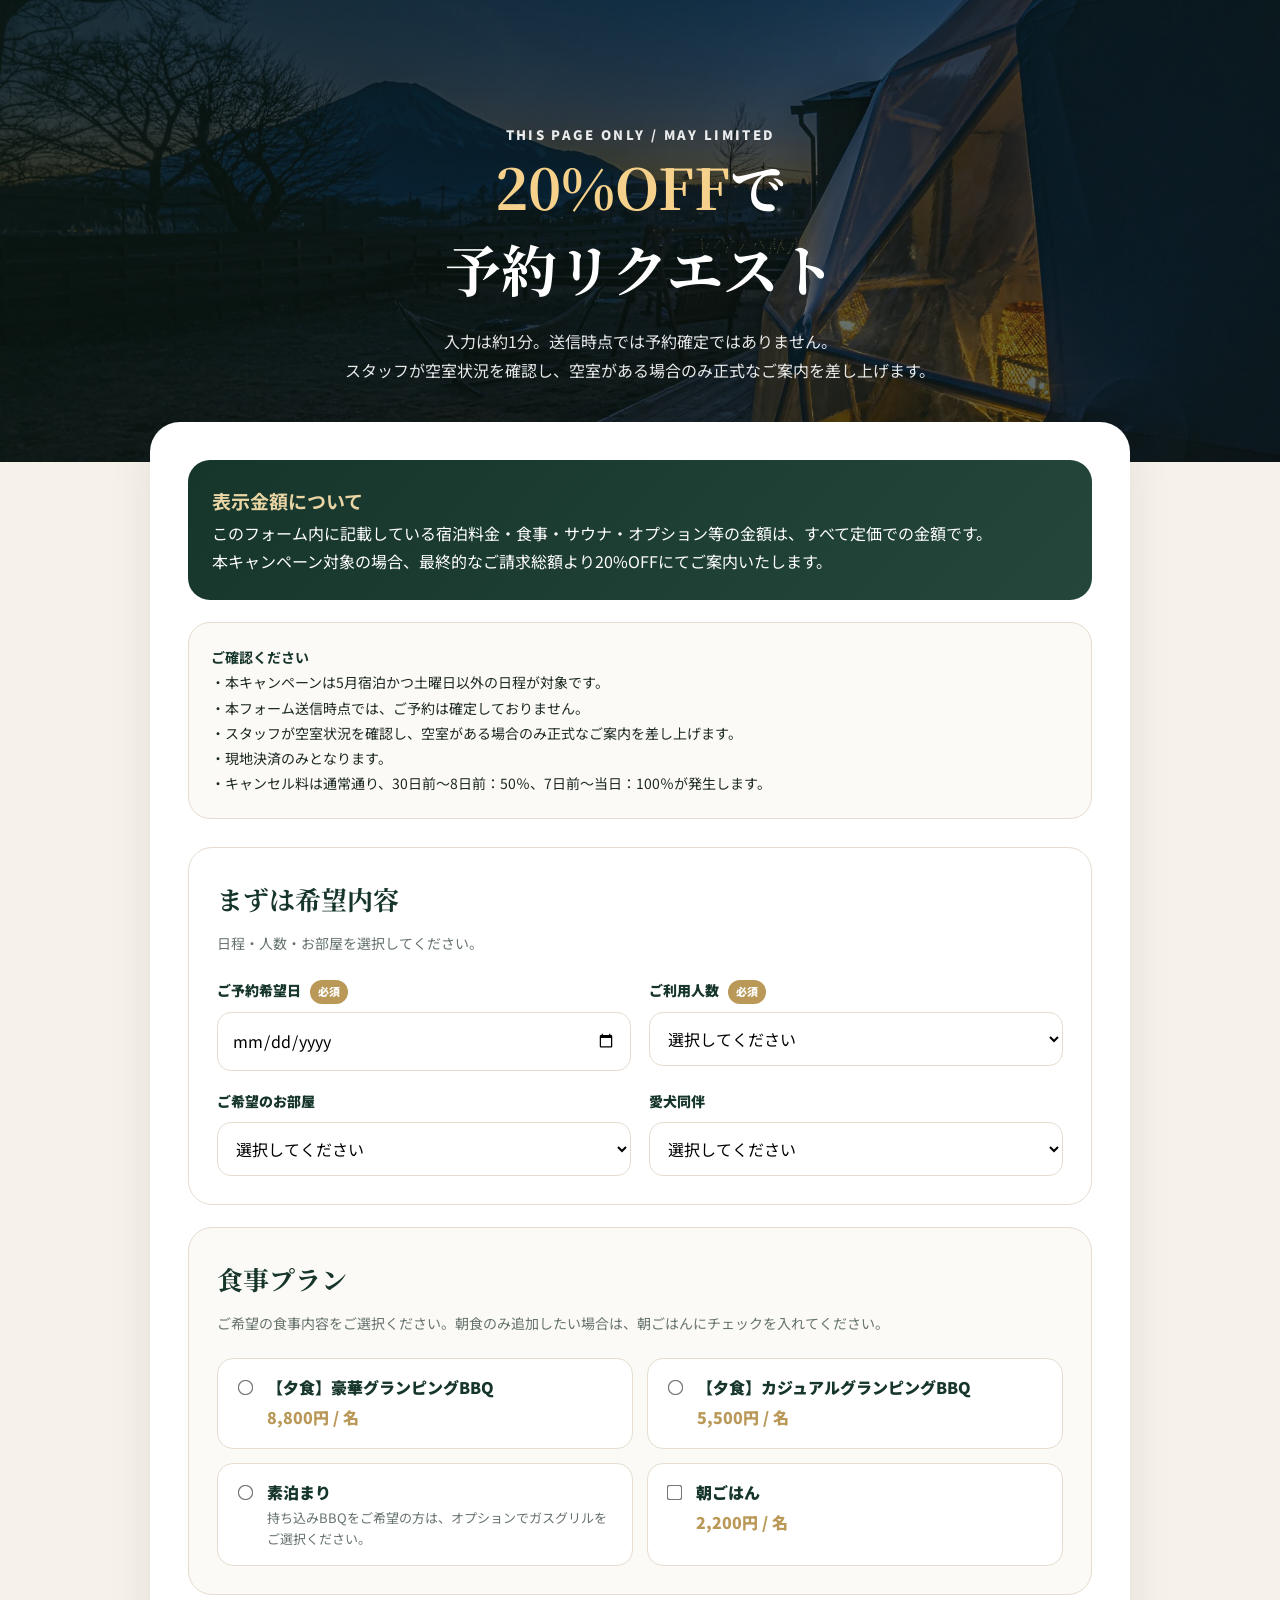
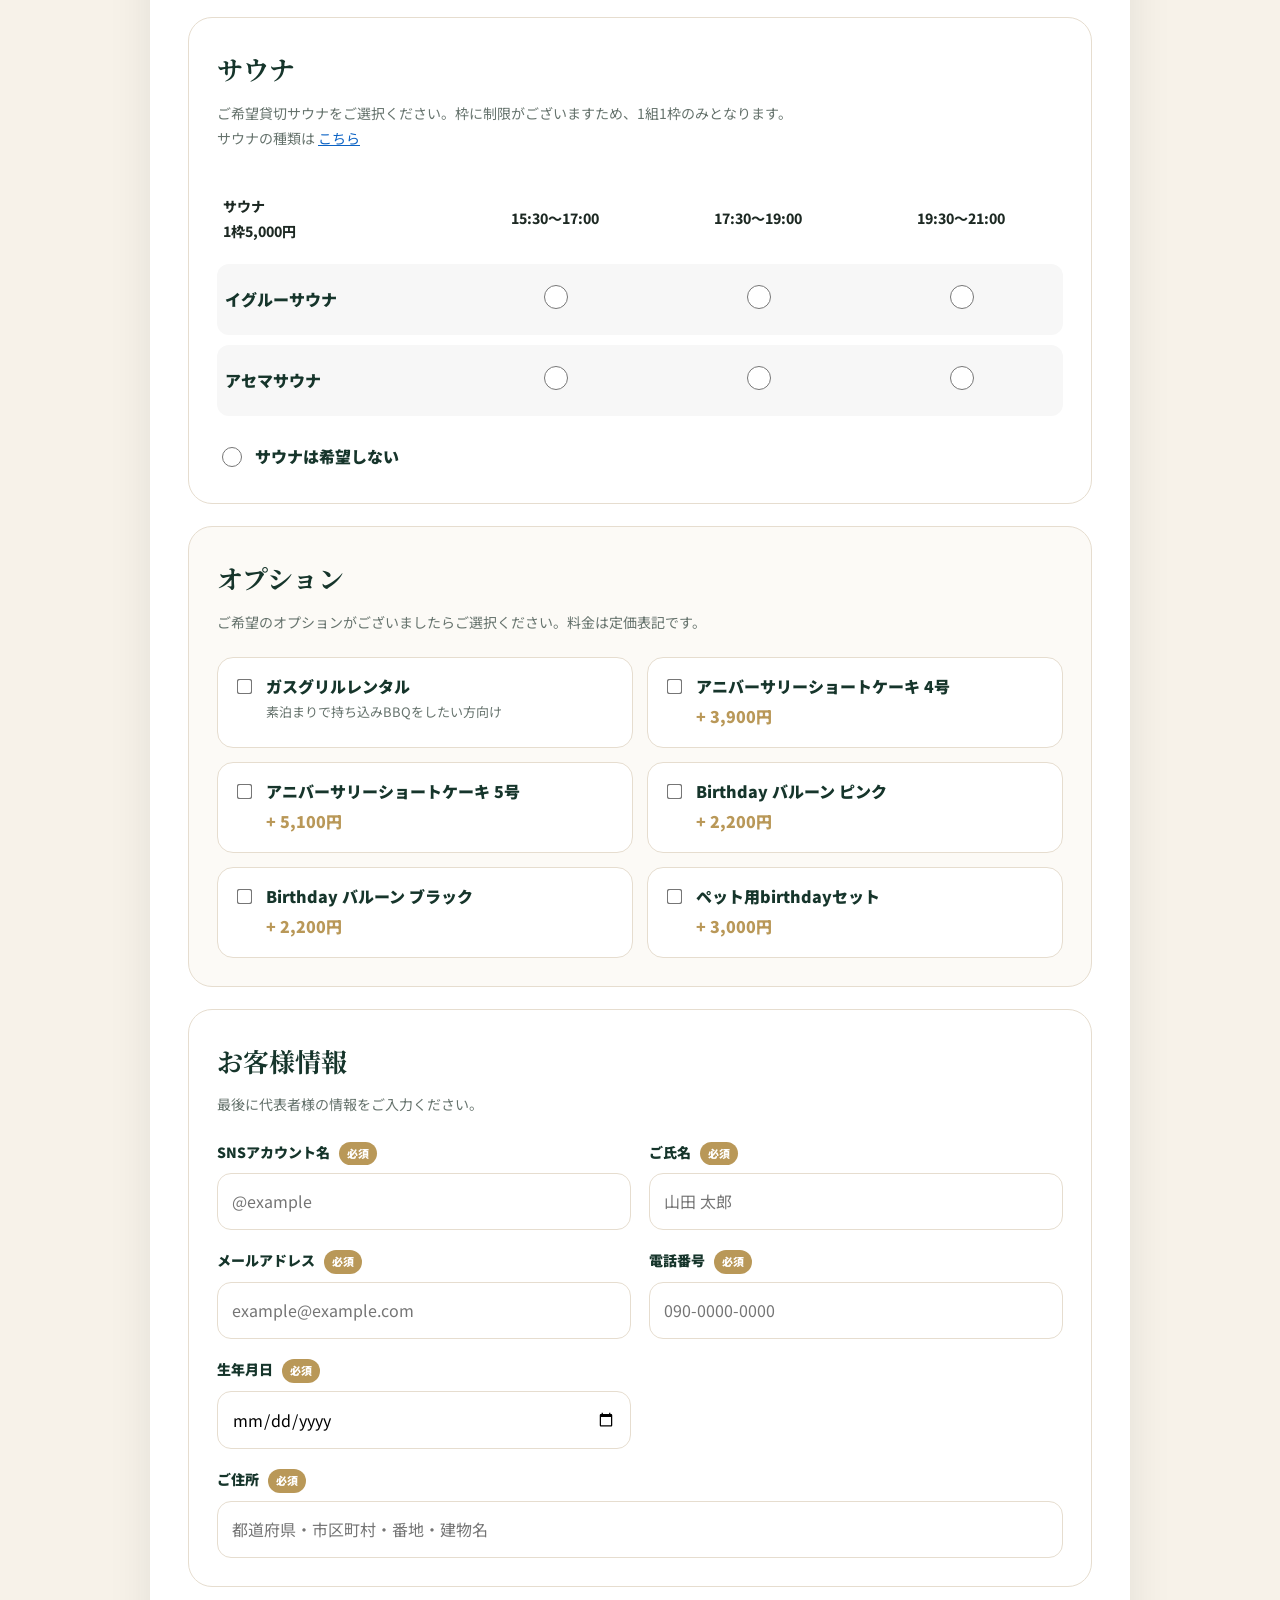
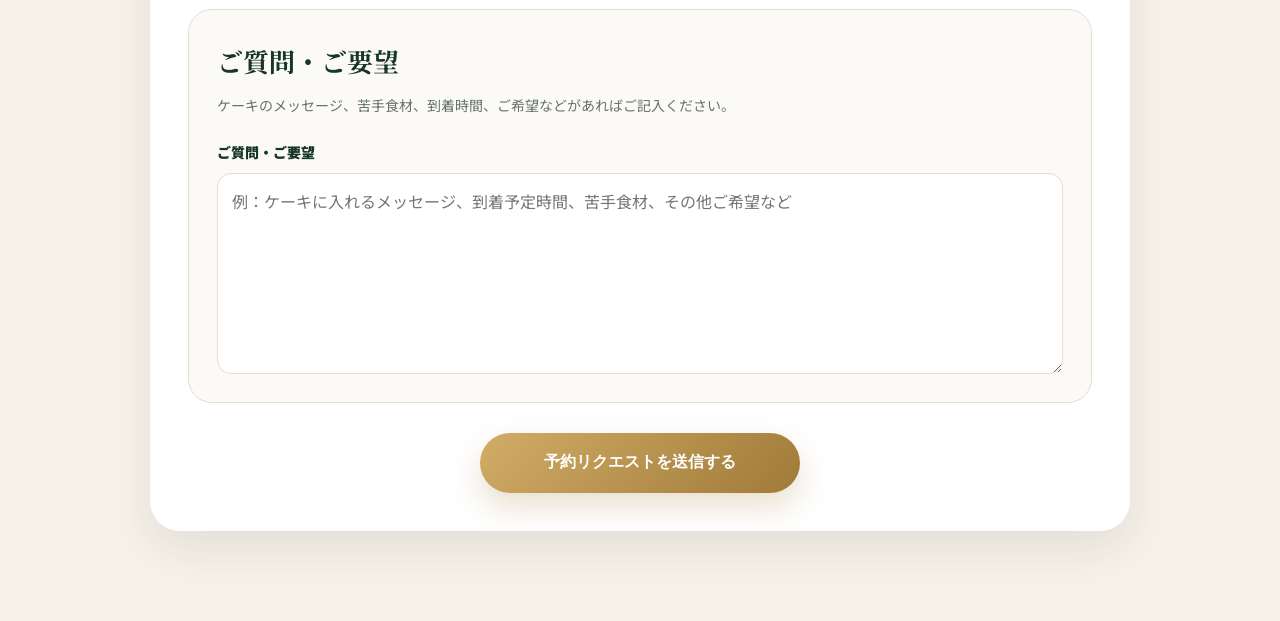
==== commit d15c9814: "Update request.html" ====
--- a/request.html
+++ b/request.html
@@ -4,8 +4,8 @@
   <meta charset="UTF-8" />
   <meta name="viewport" content="width=device-width, initial-scale=1.0" />
 
-  <title>空室リクエスト｜TOTONOI富士山中湖 5月限定直前割</title>
-  <meta name="description" content="TOTONOI富士山中湖 5月限定直前割の空室リクエストフォームです。" />
+  <title>予約リクエスト｜TOTONOI富士山中湖 5月限定直前割</title>
+  <meta name="description" content="TOTONOI富士山中湖 5月限定直前割の予約リクエストフォームです。" />
 
   <link rel="preconnect" href="https://fonts.googleapis.com" />
   <link rel="preconnect" href="https://fonts.gstatic.com" crossorigin />
@@ -20,7 +20,7 @@
     <section class="request-hero">
       <div class="container">
         <p class="eyebrow">THIS PAGE ONLY / MAY LIMITED</p>
-        <h1>20%OFFで<br />空室リクエスト</h1>
+        <h1><span>20%OFF</span>で<br />予約リクエスト</h1>
         <p>
           入力は約1分。送信時点では予約確定ではありません。<br />
           スタッフが空室状況を確認し、空室がある場合のみ正式なご案内を差し上げます。
@@ -281,7 +281,7 @@
         </div>
 
         <div class="submit-area">
-          <button type="submit" class="submit-btn">空室リクエストを送信する</button>
+          <button type="submit" class="submit-btn">予約リクエストを送信する</button>
         </div>
       </form>
     </section>
@@ -307,7 +307,7 @@
       .then(() => {
         form.parentElement.innerHTML = `
           <div class="thanks-box">
-            <h2>空室リクエストを受け付けました</h2>
+            <h2>予約リクエストを受け付けました</h2>
             <p>
               ご入力いただいた内容をスタッフが確認し、空室状況を確認のうえご連絡いたします。<br>
               この時点では予約確定ではございません。
@@ -318,7 +318,7 @@
       })
       .catch(() => {
         submitButton.disabled = false;
-        submitButton.textContent = "空室リクエストを送信する";
+        submitButton.textContent = "予約リクエストを送信する";
         alert("送信に失敗しました。時間をおいて再度お試しください。");
       });
     });
--- a/style.css
+++ b/style.css
@@ -1,8 +1,9 @@
 :root {
   --green: #16352b;
   --green-deep: #0b2019;
-  --green-soft: #23483b;
+  --green-soft: #25473b;
   --gold: #b99858;
+  --gold-dark: #9f7a38;
   --gold-light: #ead5a4;
   --cream: #f7f2e9;
   --cream-2: #fcfaf6;
@@ -10,9 +11,9 @@
   --text: #1d2923;
   --muted: #66736d;
   --border: #e6ddcf;
-  --shadow: 0 22px 60px rgba(20, 35, 28, 0.1);
-  --radius-xl: 34px;
-  --radius-lg: 26px;
+  --shadow: 0 18px 45px rgba(20, 35, 28, 0.09);
+  --radius-xl: 30px;
+  --radius-lg: 24px;
   --radius-md: 18px;
 }
 
@@ -22,6 +23,7 @@
 
 html {
   scroll-behavior: smooth;
+  overflow-x: hidden;
 }
 
 body {
@@ -30,10 +32,12 @@
   color: var(--text);
   background: var(--cream);
   line-height: 1.8;
+  overflow-x: hidden;
 }
 
 img {
   width: 100%;
+  max-width: 100%;
   display: block;
   object-fit: cover;
 }
@@ -44,7 +48,8 @@
 }
 
 .lp-wrapper {
-  overflow: hidden;
+  overflow-x: hidden;
+  background: var(--cream);
 }
 
 .container {
@@ -52,7 +57,7 @@
   margin: 0 auto;
 }
 
-/* Header */
+/* ===== Header ===== */
 
 .site-header {
   position: absolute;
@@ -106,14 +111,15 @@
   backdrop-filter: blur(8px);
 }
 
-/* Hero */
+/* ===== Hero ===== */
 
 .hero {
   position: relative;
-  min-height: 820px;
+  min-height: 780px;
   display: flex;
   align-items: center;
   color: #fff;
+  background: var(--green-deep);
 }
 
 .hero-bg {
@@ -126,18 +132,18 @@
   position: absolute;
   inset: 0;
   background:
-    linear-gradient(90deg, rgba(9, 24, 18, 0.86) 0%, rgba(9, 24, 18, 0.68) 44%, rgba(9, 24, 18, 0.22) 100%),
-    linear-gradient(to bottom, rgba(0,0,0,0.1), rgba(0,0,0,0.34));
+    linear-gradient(90deg, rgba(9, 24, 18, 0.86) 0%, rgba(9, 24, 18, 0.66) 48%, rgba(9, 24, 18, 0.22) 100%),
+    linear-gradient(to bottom, rgba(0,0,0,0.08), rgba(0,0,0,0.32));
 }
 
 .hero-inner {
   position: relative;
   z-index: 2;
   display: grid;
-  grid-template-columns: 1fr 330px;
-  gap: 56px;
+  grid-template-columns: minmax(0, 1fr) 350px;
+  gap: 54px;
   align-items: center;
-  padding: 140px 0 100px;
+  padding: 138px 0 100px;
 }
 
 .hero-copy {
@@ -156,9 +162,16 @@
 .hero h1 {
   margin: 0;
   font-family: "Noto Serif JP", serif;
-  font-size: clamp(46px, 5.6vw, 76px);
-  line-height: 1.22;
+  font-size: clamp(42px, 5.2vw, 70px);
+  line-height: 1.25;
   letter-spacing: 0.015em;
+}
+
+.hero h1 .hero-discount-text {
+  display: inline-block;
+  margin-top: 10px;
+  color: #f5d18b;
+  font-size: 1.08em;
 }
 
 .hero-lead {
@@ -188,9 +201,9 @@
 }
 
 .btn-primary {
-  background: linear-gradient(135deg, #c8a661, #9f7a38);
-  color: #fff;
-  box-shadow: 0 16px 34px rgba(161, 124, 57, 0.3);
+  background: linear-gradient(135deg, #d1ad68, #9f7a38);
+  color: #fff;
+  box-shadow: 0 16px 34px rgba(161, 124, 57, 0.32);
 }
 
 .btn-primary:hover {
@@ -215,16 +228,32 @@
 }
 
 .hero-card {
-  background: rgba(255,255,255,0.95);
+  background: rgba(255,255,255,0.96);
   color: var(--green);
   border-radius: var(--radius-xl);
   padding: 32px 30px;
   box-shadow: 0 24px 70px rgba(0,0,0,0.22);
   backdrop-filter: blur(10px);
+  border: 1px solid rgba(255,255,255,0.4);
+  position: relative;
+}
+
+.hero-card::before {
+  content: "このページ限定";
+  position: absolute;
+  top: -16px;
+  left: 24px;
+  background: linear-gradient(135deg, #d1ad68, #9f7a38);
+  color: #fff;
+  padding: 7px 14px;
+  border-radius: 999px;
+  font-size: 12px;
+  font-weight: 900;
+  letter-spacing: 0.08em;
 }
 
 .hero-card-label {
-  margin: 0 0 10px;
+  margin: 8px 0 8px;
   color: var(--gold);
   font-size: 13px;
   font-weight: 900;
@@ -235,26 +264,33 @@
   font-family: "Noto Serif JP", serif;
   line-height: 1;
   color: var(--green);
-  margin-bottom: 14px;
+  margin-bottom: 16px;
+  font-size: 34px;
+  font-weight: 900;
 }
 
 .discount-big span {
-  font-size: 88px;
-  letter-spacing: -0.06em;
-}
-
-.discount-big {
-  font-size: 34px;
-  font-weight: 900;
+  font-size: 104px;
+  letter-spacing: -0.08em;
 }
 
 .hero-card-text {
   margin: 0;
   color: var(--muted);
-  font-weight: 700;
-}
-
-/* Quick */
+  font-weight: 800;
+}
+
+.discount-mini-note {
+  margin-top: 18px;
+  padding: 14px;
+  border-radius: 16px;
+  background: #f7f2e9;
+  color: var(--green);
+  font-size: 13px;
+  font-weight: 800;
+}
+
+/* ===== Quick ===== */
 
 .quick {
   position: relative;
@@ -272,7 +308,7 @@
 }
 
 .quick-item {
-  padding: 30px 30px;
+  padding: 30px;
   border-right: 1px solid var(--border);
 }
 
@@ -302,15 +338,15 @@
   font-size: 14px;
 }
 
-/* Sections */
+/* ===== Sections ===== */
 
 .section {
-  padding: 96px 0;
+  padding: 88px 0;
 }
 
 .section-head {
   max-width: 780px;
-  margin: 0 auto 46px;
+  margin: 0 auto 42px;
   text-align: center;
 }
 
@@ -324,7 +360,7 @@
 .final h2 {
   margin: 0;
   font-family: "Noto Serif JP", serif;
-  font-size: clamp(32px, 4vw, 50px);
+  font-size: clamp(30px, 3.5vw, 46px);
   line-height: 1.45;
   color: var(--green);
 }
@@ -345,12 +381,16 @@
   color: rgba(255,255,255,0.84);
 }
 
-/* Intro */
+/* ===== Intro ===== */
+
+.intro {
+  background: var(--cream);
+}
 
 .intro-grid {
   display: grid;
   grid-template-columns: 0.95fr 1.05fr;
-  gap: 56px;
+  gap: 48px;
   align-items: center;
 }
 
@@ -361,10 +401,10 @@
 }
 
 .intro-photo img {
-  height: 470px;
-}
-
-/* Recommend */
+  height: 430px;
+}
+
+/* ===== Recommend ===== */
 
 .recommend {
   background: var(--cream-2);
@@ -386,7 +426,7 @@
   box-shadow: 0 12px 30px rgba(20, 35, 28, 0.05);
 }
 
-/* Experience */
+/* ===== Experience ===== */
 
 .experience {
   background:
@@ -403,7 +443,7 @@
 
 .story-item {
   display: grid;
-  grid-template-columns: 120px 1fr;
+  grid-template-columns: 115px minmax(0, 1fr);
   gap: 22px;
   background: rgba(255,255,255,0.08);
   border: 1px solid rgba(255,255,255,0.12);
@@ -415,7 +455,7 @@
 .story-time {
   color: var(--gold-light);
   font-family: "Noto Serif JP", serif;
-  font-size: 26px;
+  font-size: 24px;
   font-weight: 900;
 }
 
@@ -429,7 +469,7 @@
   color: rgba(255,255,255,0.82);
 }
 
-/* Gallery */
+/* ===== Gallery ===== */
 
 .gallery-section {
   background: var(--cream-2);
@@ -437,43 +477,39 @@
 
 .masonry {
   display: grid;
-  grid-template-columns: 1.15fr 0.85fr 0.85fr;
-  grid-template-rows: 260px 260px;
+  grid-template-columns: repeat(4, minmax(0, 1fr));
   gap: 20px;
 }
 
-.masonry-card {
+.masonry-card,
+.masonry-card.large,
+.masonry-card.wide {
   position: relative;
   border-radius: var(--radius-lg);
   overflow: hidden;
   box-shadow: var(--shadow);
   background: #000;
-}
-
-.masonry-card.large {
-  grid-row: span 2;
-}
-
-.masonry-card.wide {
-  grid-column: span 2;
+  height: 300px;
+  grid-row: auto;
+  grid-column: auto;
 }
 
 .masonry-card img {
   height: 100%;
-  opacity: 0.82;
+  opacity: 0.84;
   transition: 0.35s ease;
 }
 
 .masonry-card:hover img {
   transform: scale(1.04);
-  opacity: 0.9;
+  opacity: 0.92;
 }
 
 .masonry-card div {
   position: absolute;
-  left: 22px;
-  right: 22px;
-  bottom: 22px;
+  left: 20px;
+  right: 20px;
+  bottom: 20px;
   color: #fff;
 }
 
@@ -486,15 +522,15 @@
 
 .masonry-card h3 {
   margin: 6px 0 0;
-  font-size: 22px;
+  font-size: 20px;
   line-height: 1.4;
 }
 
-/* Detail */
+/* ===== Detail ===== */
 
 .detail-grid {
   display: grid;
-  grid-template-columns: repeat(2, 1fr);
+  grid-template-columns: repeat(2, minmax(0, 1fr));
   gap: 24px;
 }
 
@@ -506,7 +542,7 @@
 }
 
 .detail-card img {
-  height: 300px;
+  height: 280px;
 }
 
 .detail-body {
@@ -524,7 +560,7 @@
 .detail-body h3 {
   margin: 0 0 16px;
   color: var(--green);
-  font-size: 24px;
+  font-size: 23px;
   line-height: 1.5;
 }
 
@@ -540,7 +576,7 @@
   border-bottom: 1px solid var(--green);
 }
 
-/* Discount */
+/* ===== Discount ===== */
 
 .discount {
   background: var(--green);
@@ -549,7 +585,7 @@
 
 .discount-grid {
   display: grid;
-  grid-template-columns: 1fr 420px;
+  grid-template-columns: minmax(0, 1fr) 410px;
   gap: 48px;
   align-items: center;
 }
@@ -559,7 +595,7 @@
 }
 
 .discount p {
-  color: rgba(255,255,255,0.82);
+  color: rgba(255,255,255,0.84);
 }
 
 .discount-panel {
@@ -576,10 +612,11 @@
   font-weight: 900;
   line-height: 1;
   margin-bottom: 22px;
+  color: var(--green);
 }
 
 .discount-number span {
-  font-size: 96px;
+  font-size: 104px;
   letter-spacing: -0.08em;
 }
 
@@ -590,11 +627,11 @@
   font-weight: 700;
 }
 
-/* Flow */
+/* ===== Flow ===== */
 
 .flow-grid {
   display: grid;
-  grid-template-columns: repeat(4, 1fr);
+  grid-template-columns: repeat(4, minmax(0, 1fr));
   gap: 18px;
 }
 
@@ -603,6 +640,7 @@
   border-radius: var(--radius-lg);
   padding: 26px;
   box-shadow: var(--shadow);
+  min-height: 210px;
 }
 
 .flow-card span {
@@ -615,7 +653,7 @@
 .flow-card h3 {
   margin: 10px 0 8px;
   color: var(--green);
-  font-size: 21px;
+  font-size: 20px;
 }
 
 .flow-card p {
@@ -624,7 +662,7 @@
   font-size: 14px;
 }
 
-/* Caution */
+/* ===== Caution ===== */
 
 .caution {
   background: var(--cream-2);
@@ -658,12 +696,12 @@
   color: var(--muted);
 }
 
-/* Final */
+/* ===== Final ===== */
 
 .final {
   position: relative;
   color: #fff;
-  padding: 120px 0 140px;
+  padding: 110px 0 135px;
   text-align: center;
 }
 
@@ -693,7 +731,7 @@
   margin-top: 30px;
 }
 
-/* Sticky CTA */
+/* ===== Sticky CTA ===== */
 
 .sticky-cta {
   position: fixed;
@@ -704,13 +742,13 @@
 
 .sticky-cta a {
   display: block;
-  min-width: 280px;
+  min-width: 290px;
   padding: 14px 22px;
   border-radius: 999px;
   text-align: center;
   color: #fff;
   font-weight: 900;
-  background: linear-gradient(135deg, #c8a661, #9f7a38);
+  background: linear-gradient(135deg, #d1ad68, #9f7a38);
   box-shadow: 0 18px 40px rgba(20, 35, 28, 0.24);
 }
 
@@ -721,16 +759,19 @@
   opacity: 0.88;
 }
 
-/* Request page */
+/* =========================================================
+   Request page
+========================================================= */
 
 .request-page {
   background: var(--cream);
   min-height: 100vh;
   padding-bottom: 90px;
+  overflow-x: hidden;
 }
 
 .request-hero {
-  padding: 110px 0 80px;
+  padding: 105px 0 78px;
   background:
     linear-gradient(120deg, rgba(11,25,19,0.82), rgba(11,25,19,0.5)),
     url("images/hero-night-fuji-dome.webp") center center / cover no-repeat;
@@ -741,8 +782,12 @@
 .request-hero h1 {
   margin: 0;
   font-family: "Noto Serif JP", serif;
-  font-size: clamp(34px, 5vw, 58px);
+  font-size: clamp(34px, 5vw, 56px);
   line-height: 1.45;
+}
+
+.request-hero h1 span {
+  color: #f5d18b;
 }
 
 .request-hero p {
@@ -760,6 +805,7 @@
   box-shadow: var(--shadow);
   position: relative;
   z-index: 2;
+  overflow: hidden;
 }
 
 .discount-note {
@@ -772,7 +818,7 @@
 
 .discount-note strong {
   color: var(--gold-light);
-  font-size: 18px;
+  font-size: 19px;
 }
 
 .request-note {
@@ -790,7 +836,7 @@
 
 .request-form {
   display: grid;
-  grid-template-columns: repeat(2, 1fr);
+  grid-template-columns: repeat(2, minmax(0, 1fr));
   gap: 22px;
 }
 
@@ -800,6 +846,7 @@
   border: 1px solid var(--border);
   border-radius: 24px;
   background: #fff;
+  min-width: 0;
 }
 
 .form-section.soft {
@@ -821,7 +868,7 @@
 
 .section-grid {
   display: grid;
-  grid-template-columns: repeat(2, 1fr);
+  grid-template-columns: repeat(2, minmax(0, 1fr));
   gap: 18px;
 }
 
@@ -829,6 +876,7 @@
   display: flex;
   flex-direction: column;
   gap: 8px;
+  min-width: 0;
 }
 
 .form-group.full {
@@ -855,6 +903,8 @@
 select,
 textarea {
   width: 100%;
+  max-width: 100%;
+  min-width: 0;
   border: 1px solid var(--border);
   border-radius: 14px;
   padding: 13px 14px;
@@ -868,7 +918,7 @@
 
 .check-grid {
   display: grid;
-  grid-template-columns: repeat(2, 1fr);
+  grid-template-columns: repeat(2, minmax(0, 1fr));
   gap: 14px;
 }
 
@@ -881,13 +931,19 @@
   border-radius: 16px;
   background: #fff;
   cursor: pointer;
+  min-width: 0;
 }
 
 .check-card input {
   width: auto;
+  flex: 0 0 auto;
   margin-top: 6px;
   transform: scale(1.18);
   accent-color: var(--green);
+}
+
+.check-card span {
+  min-width: 0;
 }
 
 .check-title {
@@ -912,29 +968,34 @@
   line-height: 1.6;
 }
 
+/* サウナ表：PCは表、スマホはカード型に変更して横スクロール防止 */
+
 .sauna-table {
   width: 100%;
   border-collapse: separate;
   border-spacing: 0 10px;
   margin-top: 16px;
+  table-layout: fixed;
 }
 
 .sauna-table th {
   text-align: center;
   color: var(--text);
   font-weight: 800;
-  padding: 10px;
-  white-space: nowrap;
+  padding: 10px 6px;
+  font-size: 14px;
 }
 
 .sauna-table th:first-child {
   text-align: left;
+  width: 28%;
 }
 
 .sauna-table td {
   background: #f7f7f7;
-  padding: 18px 14px;
+  padding: 18px 8px;
   text-align: center;
+  word-break: keep-all;
 }
 
 .sauna-table td:first-child {
@@ -942,7 +1003,6 @@
   border-radius: 12px 0 0 12px;
   font-weight: 900;
   color: var(--green);
-  width: 28%;
 }
 
 .sauna-table td:last-child {
@@ -982,7 +1042,7 @@
   min-width: 320px;
   min-height: 60px;
   border-radius: 999px;
-  background: linear-gradient(135deg, #c8a661, #9f7a38);
+  background: linear-gradient(135deg, #d1ad68, #9f7a38);
   color: #fff;
   font-size: 16px;
   font-weight: 900;
@@ -1020,7 +1080,7 @@
   font-weight: 900;
 }
 
-/* Responsive */
+/* ===== Tablet ===== */
 
 @media (max-width: 1080px) {
   .hero-inner,
@@ -1031,27 +1091,23 @@
   }
 
   .hero-card {
-    max-width: 420px;
+    max-width: 430px;
   }
 
   .recommend-grid,
-  .flow-grid {
-    grid-template-columns: repeat(2, 1fr);
-  }
-
+  .flow-grid,
   .masonry {
-    grid-template-columns: repeat(2, 1fr);
-    grid-template-rows: auto;
+    grid-template-columns: repeat(2, minmax(0, 1fr));
   }
 
   .masonry-card,
   .masonry-card.large,
   .masonry-card.wide {
-    grid-row: auto;
-    grid-column: auto;
-    height: 300px;
-  }
-}
+    height: 280px;
+  }
+}
+
+/* ===== Mobile ===== */
 
 @media (max-width: 768px) {
   .container {
@@ -1072,16 +1128,16 @@
 
   .hero-shade {
     background:
-      linear-gradient(180deg, rgba(9, 24, 18, 0.56), rgba(9, 24, 18, 0.86));
+      linear-gradient(180deg, rgba(9, 24, 18, 0.55), rgba(9, 24, 18, 0.88));
   }
 
   .hero-inner {
     display: block;
-    padding: 120px 0 90px;
+    padding: 116px 0 86px;
   }
 
   .hero h1 {
-    font-size: 40px;
+    font-size: 38px;
   }
 
   .hero-lead {
@@ -1098,11 +1154,12 @@
 
   .hero-card {
     margin-top: 28px;
-    padding: 24px;
+    padding: 26px 22px;
+    max-width: none;
   }
 
   .discount-big span {
-    font-size: 70px;
+    font-size: 82px;
   }
 
   .quick {
@@ -1124,7 +1181,7 @@
   }
 
   .section {
-    padding: 72px 0;
+    padding: 70px 0;
   }
 
   .intro-photo img,
@@ -1134,6 +1191,7 @@
 
   .recommend-grid,
   .flow-grid,
+  .masonry,
   .check-grid,
   .section-grid,
   .request-form {
@@ -1149,14 +1207,10 @@
     font-size: 22px;
   }
 
-  .masonry {
-    grid-template-columns: 1fr;
-  }
-
   .masonry-card,
   .masonry-card.large,
   .masonry-card.wide {
-    height: 260px;
+    height: 250px;
   }
 
   .discount-panel,
@@ -1166,7 +1220,7 @@
   }
 
   .discount-number span {
-    font-size: 74px;
+    font-size: 78px;
   }
 
   .sticky-cta {
@@ -1185,24 +1239,79 @@
     padding: 22px 16px;
   }
 
-  .sauna-table {
-    font-size: 13px;
-  }
-
-  .sauna-table th {
-    padding: 8px 4px;
-  }
-
-  .sauna-table td {
-    padding: 14px 6px;
-  }
-
-  .sauna-table td:first-child {
-    width: 34%;
+  .request-wrap {
+    width: calc(100% - 28px);
+    border-radius: 24px;
   }
 
   .submit-btn {
     width: 100%;
     min-width: auto;
   }
-}
+
+  /* iPhone横スクロール対策：サウナ表をカード化 */
+  .sauna-table,
+  .sauna-table thead,
+  .sauna-table tbody,
+  .sauna-table tr,
+  .sauna-table th,
+  .sauna-table td {
+    display: block;
+    width: 100%;
+  }
+
+  .sauna-table {
+    border-spacing: 0;
+  }
+
+  .sauna-table thead {
+    display: none;
+  }
+
+  .sauna-table tr {
+    background: #f7f7f7;
+    border-radius: 16px;
+    padding: 14px;
+    margin-bottom: 14px;
+  }
+
+  .sauna-table td {
+    background: transparent;
+    border-radius: 0 !important;
+    padding: 10px 0;
+    text-align: left;
+    display: flex;
+    align-items: center;
+    justify-content: space-between;
+    gap: 12px;
+    border-bottom: 1px solid #e6e1d8;
+  }
+
+  .sauna-table td:last-child {
+    border-bottom: none;
+  }
+
+  .sauna-table td:first-child {
+    font-size: 17px;
+    padding-bottom: 12px;
+    border-bottom: 1px solid #d8d0c4;
+  }
+
+  .sauna-table td:nth-child(2)::before {
+    content: "15:30〜17:00";
+    font-weight: 800;
+    color: var(--text);
+  }
+
+  .sauna-table td:nth-child(3)::before {
+    content: "17:30〜19:00";
+    font-weight: 800;
+    color: var(--text);
+  }
+
+  .sauna-table td:nth-child(4)::before {
+    content: "19:30〜21:00";
+    font-weight: 800;
+    color: var(--text);
+  }
+}
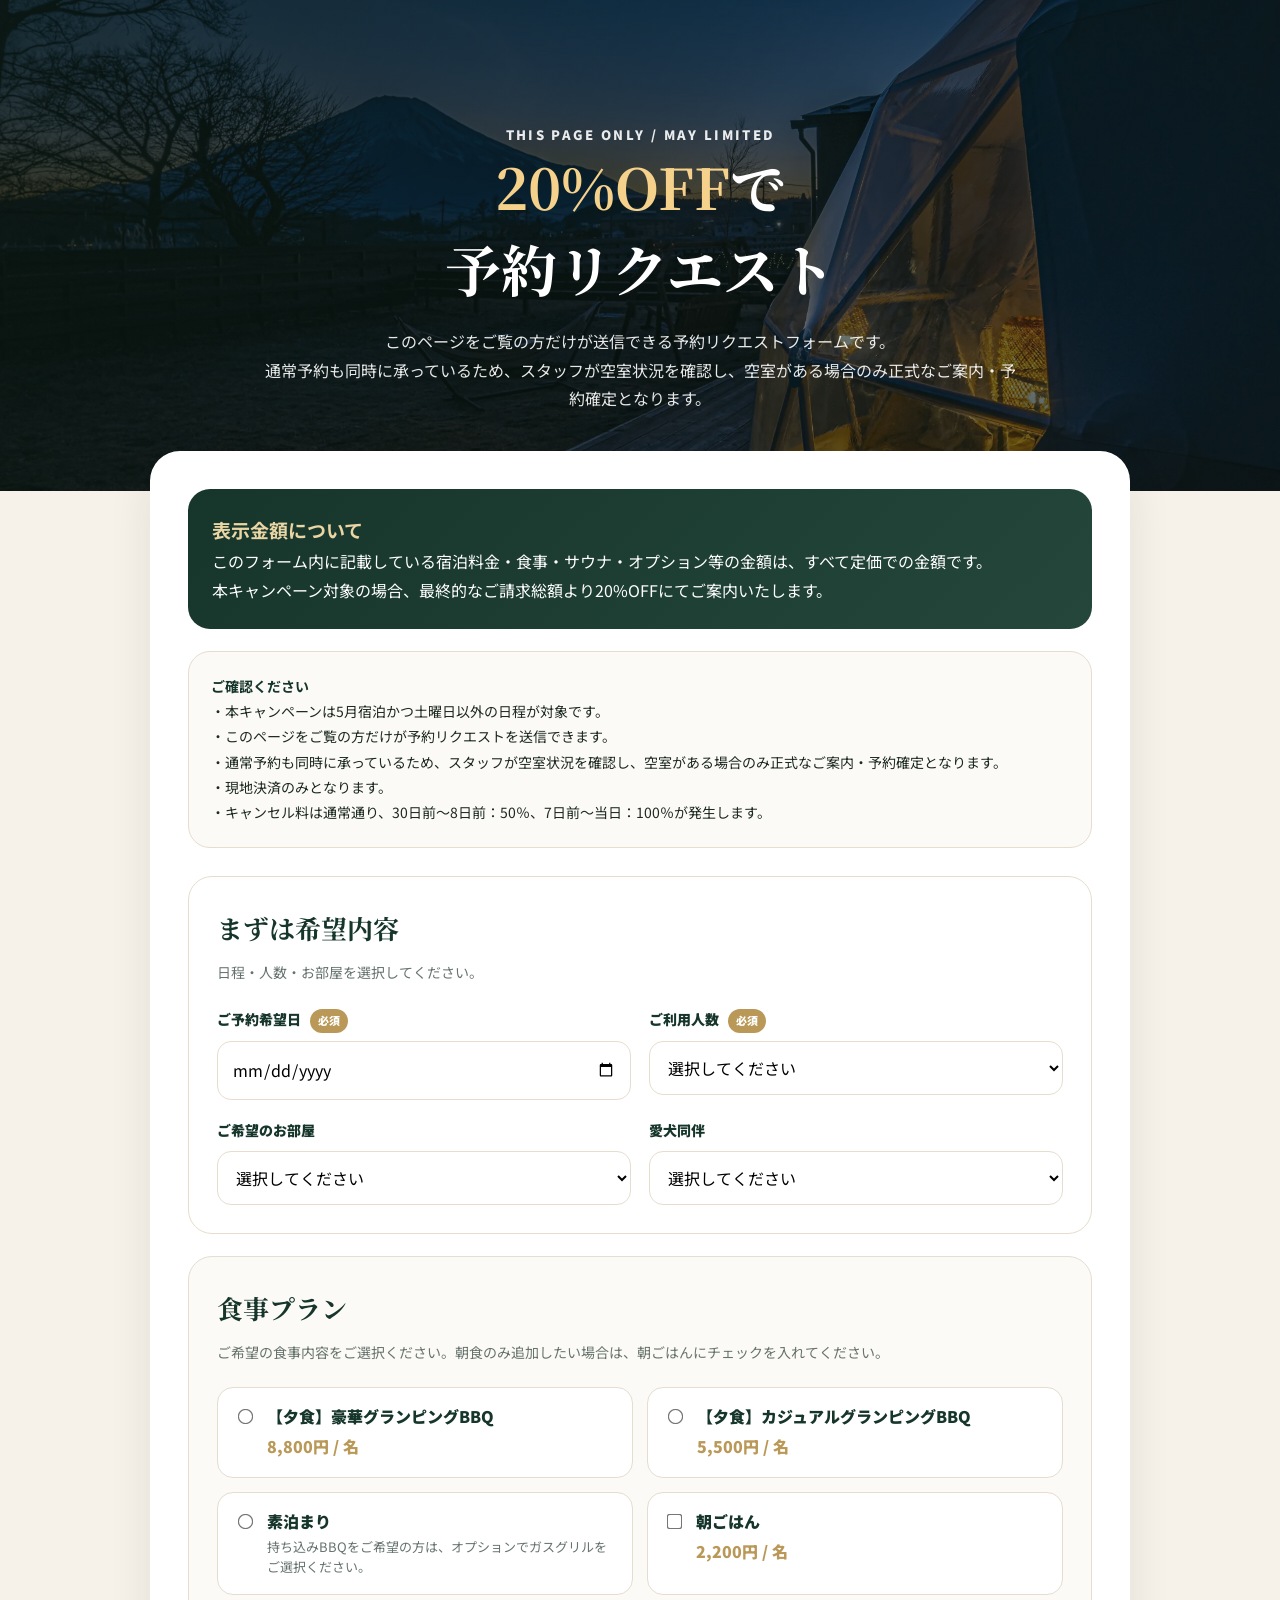
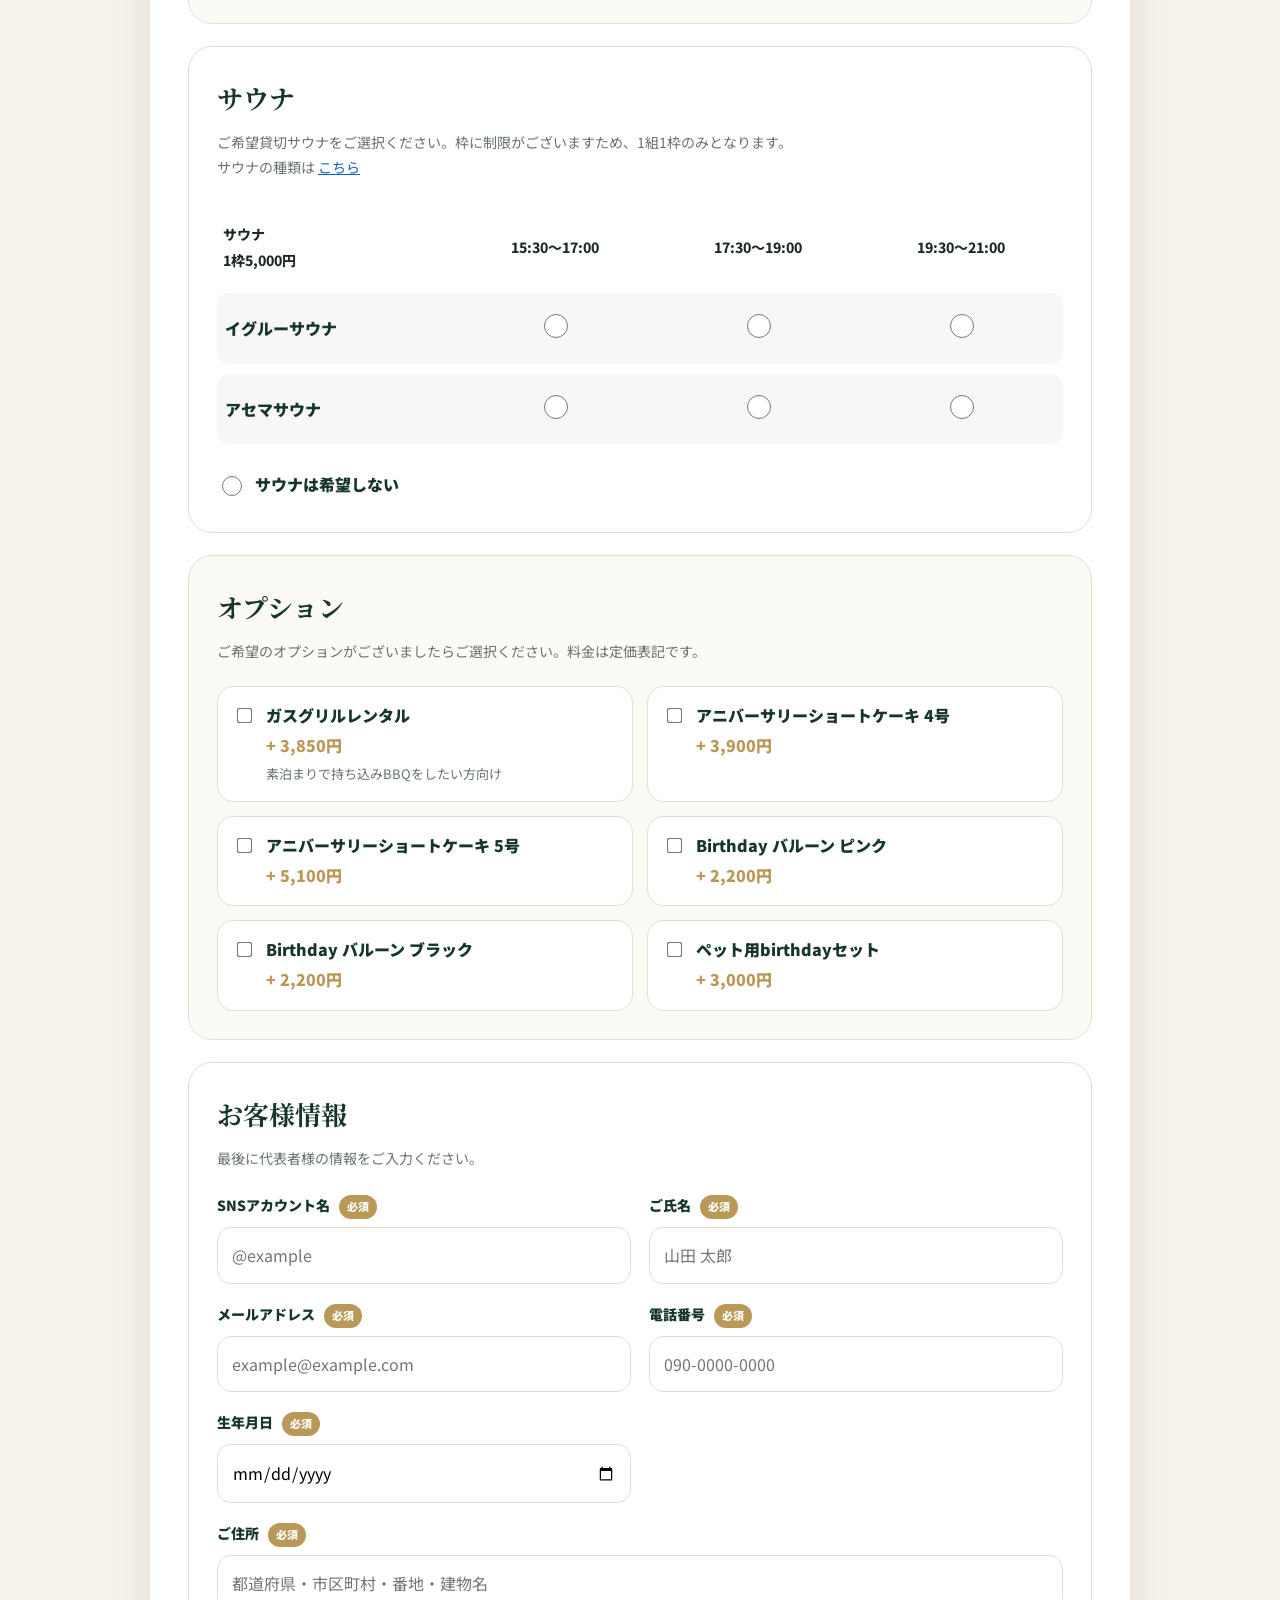
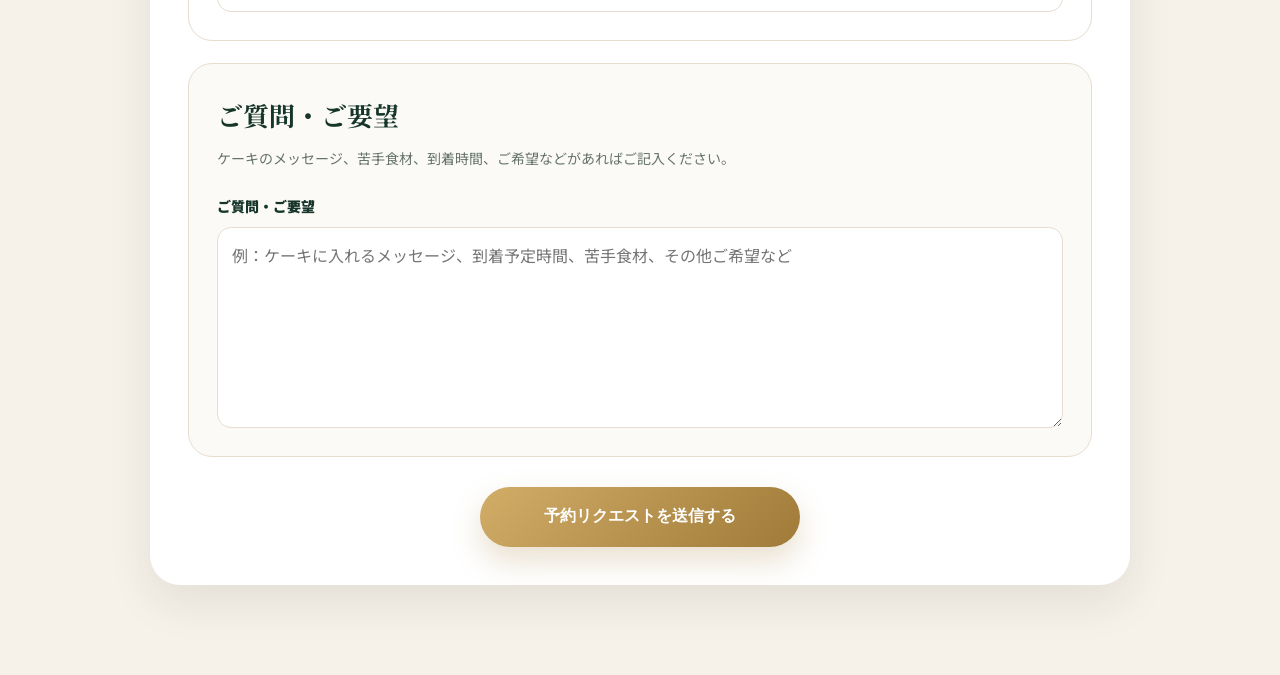
==== commit c3f6792f: "Update request.html" ====
--- a/request.html
+++ b/request.html
@@ -22,8 +22,8 @@
         <p class="eyebrow">THIS PAGE ONLY / MAY LIMITED</p>
         <h1><span>20%OFF</span>で<br />予約リクエスト</h1>
         <p>
-          入力は約1分。送信時点では予約確定ではありません。<br />
-          スタッフが空室状況を確認し、空室がある場合のみ正式なご案内を差し上げます。
+          このページをご覧の方だけが送信できる予約リクエストフォームです。<br />
+          通常予約も同時に承っているため、スタッフが空室状況を確認し、空室がある場合のみ正式なご案内・予約確定となります。
         </p>
       </div>
     </section>
@@ -38,8 +38,8 @@
       <div class="request-note">
         <strong>ご確認ください</strong><br />
         ・本キャンペーンは5月宿泊かつ土曜日以外の日程が対象です。<br />
-        ・本フォーム送信時点では、ご予約は確定しておりません。<br />
-        ・スタッフが空室状況を確認し、空室がある場合のみ正式なご案内を差し上げます。<br />
+        ・このページをご覧の方だけが予約リクエストを送信できます。<br />
+        ・通常予約も同時に承っているため、スタッフが空室状況を確認し、空室がある場合のみ正式なご案内・予約確定となります。<br />
         ・現地決済のみとなります。<br />
         ・キャンセル料は通常通り、30日前〜8日前：50％、7日前〜当日：100％が発生します。
       </div>
@@ -182,9 +182,10 @@
 
           <div class="check-grid">
             <label class="check-card">
-              <input type="checkbox" name="options" value="ガスグリルレンタル" />
+              <input type="checkbox" name="options" value="ガスグリルレンタル +3,850円" />
               <span>
                 <span class="check-title">ガスグリルレンタル</span>
+                <span class="check-price">+ 3,850円</span>
                 <span class="check-desc">素泊まりで持ち込みBBQをしたい方向け</span>
               </span>
             </label>
@@ -310,7 +311,7 @@
             <h2>予約リクエストを受け付けました</h2>
             <p>
               ご入力いただいた内容をスタッフが確認し、空室状況を確認のうえご連絡いたします。<br>
-              この時点では予約確定ではございません。
+              通常予約も同時に承っているため、空室がある場合のみ正式なご案内・予約確定となります。
             </p>
             <a class="back-link" href="index.html">LPに戻る</a>
           </div>
--- a/style.css
+++ b/style.css
@@ -1315,3 +1315,93 @@
     color: var(--text);
   }
 }
+/* ===== Mobile fine tuning / iPhone表示調整 ===== */
+
+@media (max-width: 768px) {
+  .hero-inner {
+    padding: 112px 0 72px;
+  }
+
+  .hero h1 {
+    font-size: 34px;
+    line-height: 1.38;
+    letter-spacing: 0;
+  }
+
+  .hero h1 .hero-discount-text {
+    font-size: 0.95em;
+    margin-top: 6px;
+  }
+
+  .hero-lead {
+    font-size: 14.5px;
+    line-height: 1.95;
+    letter-spacing: 0.01em;
+  }
+
+  .hero-card {
+    margin-top: 24px;
+  }
+
+  .discount-big span {
+    font-size: 78px;
+  }
+
+  .discount-mini-note {
+    font-size: 12.5px;
+    line-height: 1.75;
+  }
+
+  .request-hero {
+    padding: 96px 0 64px;
+  }
+
+  .request-hero h1 {
+    font-size: 37px;
+    line-height: 1.42;
+    letter-spacing: 0;
+  }
+
+  .request-hero p {
+    font-size: 15px;
+    line-height: 1.95;
+    max-width: 92%;
+  }
+
+  .request-wrap {
+    margin-top: -32px;
+    width: calc(100% - 24px);
+  }
+
+  .discount-note,
+  .request-note {
+    font-size: 13.5px;
+    line-height: 1.9;
+  }
+
+  .discount-note strong {
+    font-size: 17px;
+  }
+
+  .form-section h2 {
+    font-size: 23px;
+  }
+
+  .form-section-lead {
+    font-size: 13.5px;
+    line-height: 1.8;
+  }
+
+  .check-title {
+    font-size: 14.5px;
+  }
+
+  .check-desc,
+  .check-price {
+    font-size: 13.5px;
+  }
+
+  .sticky-cta {
+    display: none;
+  }
+}
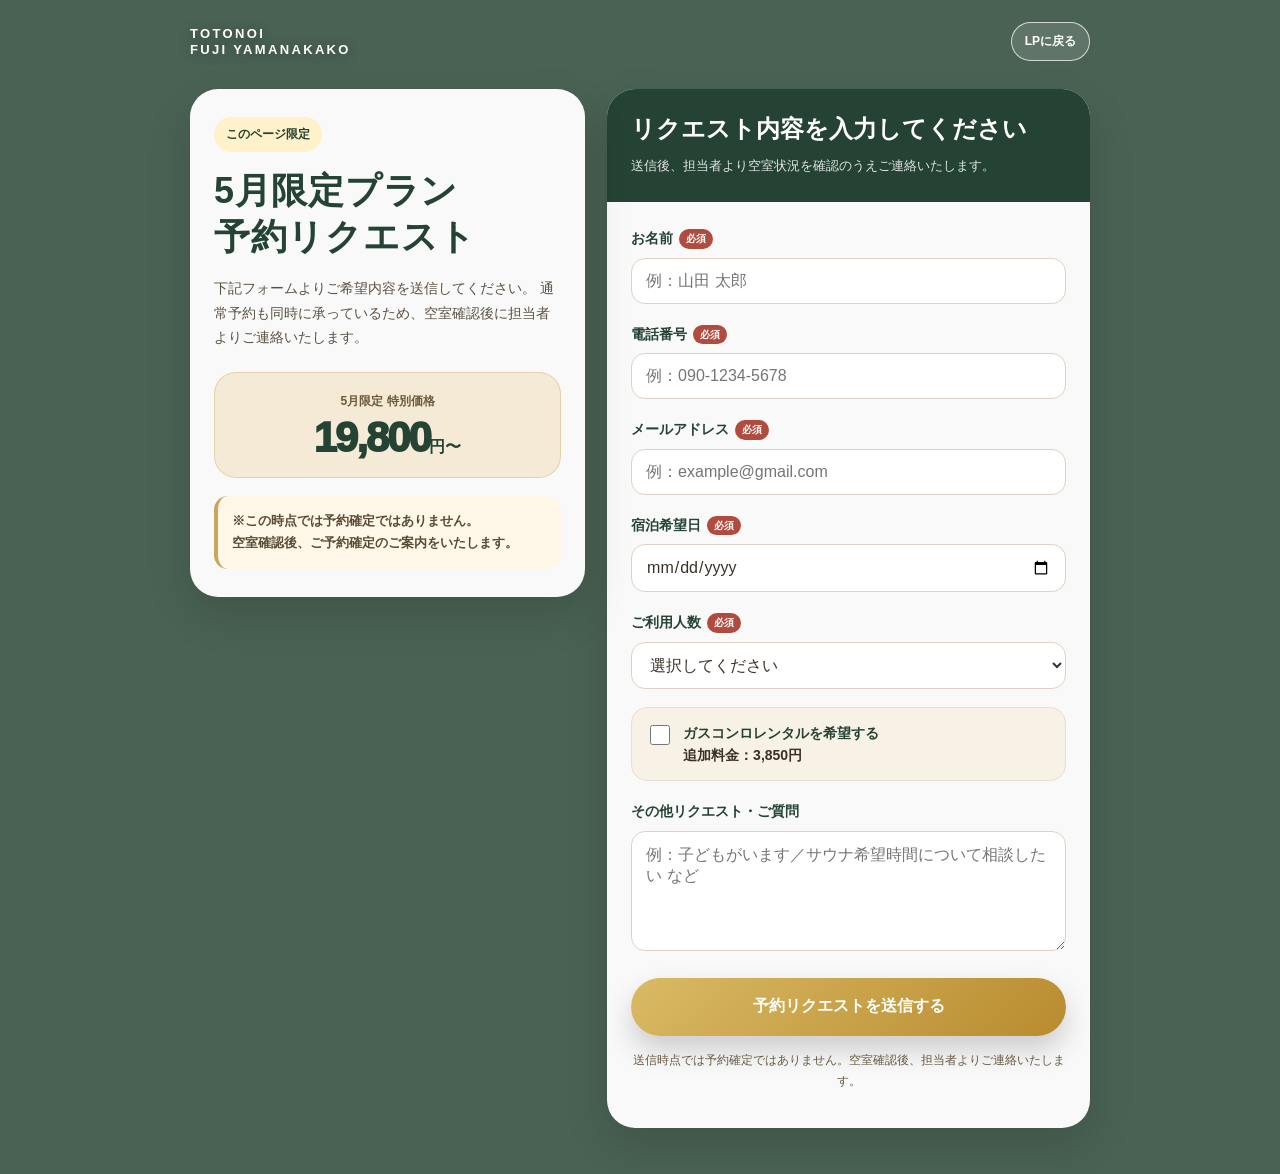
==== commit 4c9af267: "Update request.html" ====
--- a/request.html
+++ b/request.html
@@ -3,326 +3,475 @@
 <head>
   <meta charset="UTF-8" />
   <meta name="viewport" content="width=device-width, initial-scale=1.0" />
-
-  <title>予約リクエスト｜TOTONOI富士山中湖 5月限定直前割</title>
-  <meta name="description" content="TOTONOI富士山中湖 5月限定直前割の予約リクエストフォームです。" />
-
-  <link rel="preconnect" href="https://fonts.googleapis.com" />
-  <link rel="preconnect" href="https://fonts.gstatic.com" crossorigin />
-  <link href="https://fonts.googleapis.com/css2?family=Noto+Sans+JP:wght@400;500;700;800;900&family=Noto+Serif+JP:wght@500;700;900&display=swap" rel="stylesheet" />
-
-  <link rel="stylesheet" href="style.css" />
+  <title>予約リクエスト｜5月限定 TOTONOI富士山中湖</title>
+  <style>
+    :root {
+      --green: #244334;
+      --green2: #315744;
+      --beige: #f5efe3;
+      --gold: #c8a65a;
+      --brown: #3b3026;
+      --white: #ffffff;
+      --red: #b24b3f;
+      --shadow: 0 18px 45px rgba(0,0,0,0.14);
+    }
+
+    * {
+      box-sizing: border-box;
+    }
+
+    body {
+      margin: 0;
+      font-family: "Noto Sans JP", "Hiragino Sans", "Yu Gothic", sans-serif;
+      background: var(--beige);
+      color: var(--brown);
+      line-height: 1.75;
+    }
+
+    a {
+      color: inherit;
+      text-decoration: none;
+    }
+
+    .page {
+      min-height: 100svh;
+      padding: 22px 18px 46px;
+      background:
+        linear-gradient(rgba(36,67,52,0.82), rgba(36,67,52,0.82)),
+        url("https://uematsutotonoi.github.io/totonoi-may-lp/images/hero.jpg") center/cover no-repeat fixed;
+    }
+
+    .header {
+      max-width: 900px;
+      margin: 0 auto 28px;
+      display: flex;
+      align-items: center;
+      justify-content: space-between;
+      color: #fff;
+    }
+
+    .logo {
+      color: #fff;
+      font-size: 13px;
+      letter-spacing: 0.18em;
+      font-weight: 800;
+      line-height: 1.2;
+      text-shadow: 0 2px 12px rgba(0,0,0,0.35);
+    }
+
+    .back {
+      border: 1px solid rgba(255,255,255,0.72);
+      border-radius: 999px;
+      padding: 8px 13px;
+      font-size: 12px;
+      font-weight: 800;
+      background: rgba(255,255,255,0.12);
+      backdrop-filter: blur(8px);
+    }
+
+    .wrap {
+      max-width: 900px;
+      margin: 0 auto;
+      display: grid;
+      grid-template-columns: 0.9fr 1.1fr;
+      gap: 22px;
+      align-items: start;
+    }
+
+    .intro,
+    .form-box {
+      background: rgba(255,255,255,0.96);
+      border-radius: 28px;
+      box-shadow: var(--shadow);
+      overflow: hidden;
+    }
+
+    .intro {
+      padding: 28px 24px;
+      position: sticky;
+      top: 20px;
+    }
+
+    .label {
+      display: inline-flex;
+      background: #fff1c9;
+      color: var(--green);
+      border-radius: 999px;
+      padding: 7px 12px;
+      font-size: 12px;
+      font-weight: 900;
+      margin-bottom: 16px;
+    }
+
+    .intro h1 {
+      margin: 0;
+      color: var(--green);
+      font-size: clamp(25px, 5vw, 36px);
+      line-height: 1.28;
+      letter-spacing: 0.02em;
+    }
+
+    .intro p {
+      margin: 16px 0 0;
+      color: #5d5144;
+      font-size: 14px;
+    }
+
+    .price {
+      margin-top: 22px;
+      background: #f4ead5;
+      border-radius: 22px;
+      padding: 18px;
+      text-align: center;
+      border: 1px solid rgba(200,166,90,0.35);
+    }
+
+    .price .sub {
+      font-size: 12px;
+      font-weight: 900;
+      color: #6b5a3c;
+    }
+
+    .price .main {
+      color: var(--green);
+      font-size: 42px;
+      font-weight: 950;
+      line-height: 1;
+      letter-spacing: -0.05em;
+      margin-top: 5px;
+    }
+
+    .price .main small {
+      font-size: 16px;
+      letter-spacing: 0;
+    }
+
+    .notice {
+      margin-top: 18px;
+      background: #fff8e8;
+      border-left: 4px solid var(--gold);
+      border-radius: 14px;
+      padding: 14px;
+      font-size: 13px;
+      font-weight: 700;
+      color: #5b4a35;
+    }
+
+    .form-head {
+      background: var(--green);
+      color: #fff;
+      padding: 24px;
+    }
+
+    .form-head h2 {
+      margin: 0;
+      font-size: 24px;
+      line-height: 1.35;
+    }
+
+    .form-head p {
+      margin: 10px 0 0;
+      color: rgba(255,255,255,0.86);
+      font-size: 13px;
+    }
+
+    form {
+      padding: 24px;
+    }
+
+    .field {
+      margin-bottom: 18px;
+    }
+
+    label {
+      display: block;
+      font-size: 14px;
+      font-weight: 900;
+      color: var(--green);
+      margin-bottom: 7px;
+    }
+
+    .required {
+      display: inline-block;
+      margin-left: 6px;
+      background: var(--red);
+      color: #fff;
+      border-radius: 999px;
+      padding: 1px 7px;
+      font-size: 10px;
+      vertical-align: 1px;
+    }
+
+    input,
+    select,
+    textarea {
+      width: 100%;
+      border: 1px solid #ded3c2;
+      border-radius: 14px;
+      padding: 13px 14px;
+      font-size: 16px;
+      background: #fff;
+      color: var(--brown);
+      font-family: inherit;
+      outline: none;
+    }
+
+    input:focus,
+    select:focus,
+    textarea:focus {
+      border-color: var(--gold);
+      box-shadow: 0 0 0 3px rgba(200,166,90,0.18);
+    }
+
+    textarea {
+      min-height: 120px;
+      resize: vertical;
+    }
+
+    .checkbox {
+      display: flex;
+      gap: 10px;
+      align-items: flex-start;
+      background: #f7f1e6;
+      border-radius: 16px;
+      padding: 14px;
+      border: 1px solid #eadfcf;
+    }
+
+    .checkbox input {
+      width: 20px;
+      height: 20px;
+      margin-top: 3px;
+      flex: 0 0 auto;
+    }
+
+    .checkbox label {
+      margin: 0;
+      color: var(--brown);
+      font-size: 14px;
+      line-height: 1.6;
+    }
+
+    .checkbox strong {
+      color: var(--green);
+    }
+
+    .submit {
+      width: 100%;
+      min-height: 58px;
+      border: none;
+      border-radius: 999px;
+      background: linear-gradient(135deg, #d9ba64, #b98b2f);
+      color: #fff;
+      font-size: 16px;
+      font-weight: 950;
+      cursor: pointer;
+      box-shadow: 0 14px 28px rgba(0,0,0,0.18);
+    }
+
+    .submit:disabled {
+      opacity: 0.68;
+      cursor: not-allowed;
+    }
+
+    .small-note {
+      margin-top: 14px;
+      font-size: 12px;
+      color: #6a5a43;
+      text-align: center;
+    }
+
+    .error {
+      display: none;
+      margin-bottom: 16px;
+      background: #fff0ed;
+      color: #9c3327;
+      border: 1px solid #efc7c1;
+      border-radius: 14px;
+      padding: 12px 14px;
+      font-size: 13px;
+      font-weight: 800;
+    }
+
+    @media (max-width: 780px) {
+      .page {
+        padding: 18px 14px 34px;
+        background-attachment: scroll;
+      }
+
+      .wrap {
+        grid-template-columns: 1fr;
+      }
+
+      .intro {
+        position: static;
+      }
+
+      .logo {
+        font-size: 11px;
+        letter-spacing: 0.12em;
+      }
+
+      .back {
+        font-size: 11px;
+        padding: 7px 10px;
+      }
+
+      .intro,
+      .form-box {
+        border-radius: 24px;
+      }
+
+      .intro,
+      form,
+      .form-head {
+        padding: 20px;
+      }
+    }
+  </style>
 </head>
-
 <body>
-  <main class="request-page">
-
-    <section class="request-hero">
-      <div class="container">
-        <p class="eyebrow">THIS PAGE ONLY / MAY LIMITED</p>
-        <h1><span>20%OFF</span>で<br />予約リクエスト</h1>
+
+  <div class="page">
+    <header class="header">
+      <div class="logo">TOTONOI<br>FUJI YAMANAKAKO</div>
+      <a href="index.html" class="back">LPに戻る</a>
+    </header>
+
+    <div class="wrap">
+      <aside class="intro">
+        <div class="label">このページ限定</div>
+        <h1>5月限定プラン<br>予約リクエスト</h1>
+
         <p>
-          このページをご覧の方だけが送信できる予約リクエストフォームです。<br />
-          通常予約も同時に承っているため、スタッフが空室状況を確認し、空室がある場合のみ正式なご案内・予約確定となります。
+          下記フォームよりご希望内容を送信してください。
+          通常予約も同時に承っているため、空室確認後に担当者よりご連絡いたします。
         </p>
-      </div>
-    </section>
-
-    <section class="request-wrap">
-      <div class="discount-note">
-        <strong>表示金額について</strong><br />
-        このフォーム内に記載している宿泊料金・食事・サウナ・オプション等の金額は、すべて定価での金額です。<br />
-        本キャンペーン対象の場合、最終的なご請求総額より20%OFFにてご案内いたします。
-      </div>
-
-      <div class="request-note">
-        <strong>ご確認ください</strong><br />
-        ・本キャンペーンは5月宿泊かつ土曜日以外の日程が対象です。<br />
-        ・このページをご覧の方だけが予約リクエストを送信できます。<br />
-        ・通常予約も同時に承っているため、スタッフが空室状況を確認し、空室がある場合のみ正式なご案内・予約確定となります。<br />
-        ・現地決済のみとなります。<br />
-        ・キャンセル料は通常通り、30日前〜8日前：50％、7日前〜当日：100％が発生します。
-      </div>
-
-      <form id="requestForm" class="request-form" action="ここにGASのURLを入れる" method="POST">
-
-        <div class="form-section">
-          <h2>まずは希望内容</h2>
-          <p class="form-section-lead">日程・人数・お部屋を選択してください。</p>
-
-          <div class="section-grid">
-            <div class="form-group">
-              <label>ご予約希望日 <span>必須</span></label>
-              <input type="date" name="checkin" required />
+
+        <div class="price">
+          <div class="sub">5月限定 特別価格</div>
+          <div class="main">19,800<small>円〜</small></div>
+        </div>
+
+        <div class="notice">
+          ※この時点では予約確定ではありません。<br>
+          空室確認後、ご予約確定のご案内をいたします。
+        </div>
+      </aside>
+
+      <section class="form-box">
+        <div class="form-head">
+          <h2>リクエスト内容を入力してください</h2>
+          <p>送信後、担当者より空室状況を確認のうえご連絡いたします。</p>
+        </div>
+
+        <form id="requestForm">
+          <div id="errorBox" class="error">
+            送信に失敗しました。時間をおいて再度お試しください。
+          </div>
+
+          <div class="field">
+            <label for="name">お名前<span class="required">必須</span></label>
+            <input type="text" id="name" name="name" placeholder="例：山田 太郎" required />
+          </div>
+
+          <div class="field">
+            <label for="tel">電話番号<span class="required">必須</span></label>
+            <input type="tel" id="tel" name="tel" placeholder="例：090-1234-5678" required />
+          </div>
+
+          <div class="field">
+            <label for="email">メールアドレス<span class="required">必須</span></label>
+            <input type="email" id="email" name="email" placeholder="例：example@gmail.com" required />
+          </div>
+
+          <div class="field">
+            <label for="date">宿泊希望日<span class="required">必須</span></label>
+            <input type="date" id="date" name="date" required />
+          </div>
+
+          <div class="field">
+            <label for="guests">ご利用人数<span class="required">必須</span></label>
+            <select id="guests" name="guests" required>
+              <option value="">選択してください</option>
+              <option value="2名">2名</option>
+              <option value="3名">3名</option>
+              <option value="4名">4名</option>
+              <option value="5名">5名</option>
+              <option value="6名">6名</option>
+              <option value="7名以上">7名以上</option>
+            </select>
+          </div>
+
+          <div class="field">
+            <div class="checkbox">
+              <input type="checkbox" id="stove" name="stove" />
+              <label for="stove">
+                <strong>ガスコンロレンタルを希望する</strong><br>
+                追加料金：3,850円
+              </label>
             </div>
-
-            <div class="form-group">
-              <label>ご利用人数 <span>必須</span></label>
-              <select name="guests" required>
-                <option value="">選択してください</option>
-                <option value="2名">2名</option>
-                <option value="3名">3名</option>
-                <option value="4名">4名</option>
-                <option value="5名">5名</option>
-                <option value="6名">6名</option>
-              </select>
-            </div>
-
-            <div class="form-group">
-              <label>ご希望のお部屋</label>
-              <select name="room_type">
-                <option value="">選択してください</option>
-                <option value="シングルドーム">シングルドーム</option>
-                <option value="ドッグランドーム">ドッグランドーム</option>
-                <option value="コネクトドーム">コネクトドーム</option>
-                <option value="ドッグコテージ">ドッグコテージ</option>
-                <option value="未定・おまかせ">未定・おまかせ</option>
-              </select>
-            </div>
-
-            <div class="form-group">
-              <label>愛犬同伴</label>
-              <select name="dog">
-                <option value="">選択してください</option>
-                <option value="なし">なし</option>
-                <option value="あり">あり</option>
-                <option value="相談したい">相談したい</option>
-              </select>
-            </div>
-          </div>
-        </div>
-
-        <div class="form-section soft">
-          <h2>食事プラン</h2>
-          <p class="form-section-lead">
-            ご希望の食事内容をご選択ください。朝食のみ追加したい場合は、朝ごはんにチェックを入れてください。
+          </div>
+
+          <div class="field">
+            <label for="message">その他リクエスト・ご質問</label>
+            <textarea id="message" name="message" placeholder="例：子どもがいます／サウナ希望時間について相談したい など"></textarea>
+          </div>
+
+          <button type="submit" class="submit">予約リクエストを送信する</button>
+
+          <p class="small-note">
+            送信時点では予約確定ではありません。空室確認後、担当者よりご連絡いたします。
           </p>
-
-          <div class="check-grid">
-            <label class="check-card">
-              <input type="radio" name="dinner_plan" value="豪華グランピングBBQ 8,800円/名" />
-              <span>
-                <span class="check-title">【夕食】豪華グランピングBBQ</span>
-                <span class="check-price">8,800円 / 名</span>
-              </span>
-            </label>
-
-            <label class="check-card">
-              <input type="radio" name="dinner_plan" value="カジュアルグランピングBBQ 5,500円/名" />
-              <span>
-                <span class="check-title">【夕食】カジュアルグランピングBBQ</span>
-                <span class="check-price">5,500円 / 名</span>
-              </span>
-            </label>
-
-            <label class="check-card">
-              <input type="radio" name="dinner_plan" value="素泊まり" />
-              <span>
-                <span class="check-title">素泊まり</span>
-                <span class="check-desc">持ち込みBBQをご希望の方は、オプションでガスグリルをご選択ください。</span>
-              </span>
-            </label>
-
-            <label class="check-card">
-              <input type="checkbox" name="breakfast" value="朝ごはん 2,200円/名" />
-              <span>
-                <span class="check-title">朝ごはん</span>
-                <span class="check-price">2,200円 / 名</span>
-              </span>
-            </label>
-          </div>
-        </div>
-
-        <div class="form-section">
-          <h2>サウナ</h2>
-          <p class="form-section-lead">
-            ご希望貸切サウナをご選択ください。枠に制限がございますため、1組1枠のみとなります。<br />
-            サウナの種類は
-            <a href="https://www.yamanashi-sauna-glamping.com/sauna/" target="_blank" rel="noopener noreferrer" style="color:#0b62c4;text-decoration:underline;">こちら</a>
-          </p>
-
-          <input type="hidden" name="sauna_price_note" value="サウナ 1枠 5,000円" />
-
-          <table class="sauna-table">
-            <thead>
-              <tr>
-                <th>サウナ<br />1枠5,000円</th>
-                <th>15:30〜17:00</th>
-                <th>17:30〜19:00</th>
-                <th>19:30〜21:00</th>
-              </tr>
-            </thead>
-            <tbody>
-              <tr>
-                <td>イグルーサウナ</td>
-                <td><input type="radio" name="sauna" value="イグルーサウナ 15:30〜17:00" /></td>
-                <td><input type="radio" name="sauna" value="イグルーサウナ 17:30〜19:00" /></td>
-                <td><input type="radio" name="sauna" value="イグルーサウナ 19:30〜21:00" /></td>
-              </tr>
-              <tr>
-                <td>アセマサウナ</td>
-                <td><input type="radio" name="sauna" value="アセマサウナ 15:30〜17:00" /></td>
-                <td><input type="radio" name="sauna" value="アセマサウナ 17:30〜19:00" /></td>
-                <td><input type="radio" name="sauna" value="アセマサウナ 19:30〜21:00" /></td>
-              </tr>
-            </tbody>
-          </table>
-
-          <label class="sauna-none">
-            <input type="radio" name="sauna" value="サウナ希望なし" />
-            サウナは希望しない
-          </label>
-        </div>
-
-        <div class="form-section soft">
-          <h2>オプション</h2>
-          <p class="form-section-lead">
-            ご希望のオプションがございましたらご選択ください。料金は定価表記です。
-          </p>
-
-          <div class="check-grid">
-            <label class="check-card">
-              <input type="checkbox" name="options" value="ガスグリルレンタル +3,850円" />
-              <span>
-                <span class="check-title">ガスグリルレンタル</span>
-                <span class="check-price">+ 3,850円</span>
-                <span class="check-desc">素泊まりで持ち込みBBQをしたい方向け</span>
-              </span>
-            </label>
-
-            <label class="check-card">
-              <input type="checkbox" name="options" value="アニバーサリーショートケーキ 4号 +3,900円" />
-              <span>
-                <span class="check-title">アニバーサリーショートケーキ 4号</span>
-                <span class="check-price">+ 3,900円</span>
-              </span>
-            </label>
-
-            <label class="check-card">
-              <input type="checkbox" name="options" value="アニバーサリーショートケーキ 5号 +5,100円" />
-              <span>
-                <span class="check-title">アニバーサリーショートケーキ 5号</span>
-                <span class="check-price">+ 5,100円</span>
-              </span>
-            </label>
-
-            <label class="check-card">
-              <input type="checkbox" name="options" value="Birthday バルーン ピンク +2,200円" />
-              <span>
-                <span class="check-title">Birthday バルーン ピンク</span>
-                <span class="check-price">+ 2,200円</span>
-              </span>
-            </label>
-
-            <label class="check-card">
-              <input type="checkbox" name="options" value="Birthday バルーン ブラック +2,200円" />
-              <span>
-                <span class="check-title">Birthday バルーン ブラック</span>
-                <span class="check-price">+ 2,200円</span>
-              </span>
-            </label>
-
-            <label class="check-card">
-              <input type="checkbox" name="options" value="ペット用birthdayセット +3,000円" />
-              <span>
-                <span class="check-title">ペット用birthdayセット</span>
-                <span class="check-price">+ 3,000円</span>
-              </span>
-            </label>
-          </div>
-        </div>
-
-        <div class="form-section">
-          <h2>お客様情報</h2>
-          <p class="form-section-lead">最後に代表者様の情報をご入力ください。</p>
-
-          <div class="section-grid">
-            <div class="form-group">
-              <label>SNSアカウント名 <span>必須</span></label>
-              <input type="text" name="sns_account" required placeholder="@example" />
-            </div>
-
-            <div class="form-group">
-              <label>ご氏名 <span>必須</span></label>
-              <input type="text" name="name" required placeholder="山田 太郎" />
-            </div>
-
-            <div class="form-group">
-              <label>メールアドレス <span>必須</span></label>
-              <input type="email" name="email" required placeholder="example@example.com" />
-            </div>
-
-            <div class="form-group">
-              <label>電話番号 <span>必須</span></label>
-              <input type="tel" name="tel" required placeholder="090-0000-0000" />
-            </div>
-
-            <div class="form-group">
-              <label>生年月日 <span>必須</span></label>
-              <input type="date" name="birthday" required />
-            </div>
-
-            <div class="form-group full">
-              <label>ご住所 <span>必須</span></label>
-              <input type="text" name="address" required placeholder="都道府県・市区町村・番地・建物名" />
-            </div>
-          </div>
-        </div>
-
-        <div class="form-section soft">
-          <h2>ご質問・ご要望</h2>
-          <p class="form-section-lead">
-            ケーキのメッセージ、苦手食材、到着時間、ご希望などがあればご記入ください。
-          </p>
-
-          <div class="form-group full">
-            <label>ご質問・ご要望</label>
-            <textarea name="message" rows="6" placeholder="例：ケーキに入れるメッセージ、到着予定時間、苦手食材、その他ご希望など"></textarea>
-          </div>
-        </div>
-
-        <div class="submit-area">
-          <button type="submit" class="submit-btn">予約リクエストを送信する</button>
-        </div>
-      </form>
-    </section>
-  </main>
+        </form>
+      </section>
+    </div>
+  </div>
 
   <script>
-    const form = document.getElementById("requestForm");
-
-    form.addEventListener("submit", function(e) {
+    const GAS_URL = 'https://script.google.com/macros/s/AKfycbw1cAjFIYxechqB8xIgBj4XAtEVgWFsEuwmCcU88yV-5PRNLPVVskwQvKj3WbLaVxwBhw/exec';
+
+    const form = document.getElementById('requestForm');
+    const errorBox = document.getElementById('errorBox');
+
+    form.addEventListener('submit', function(e) {
       e.preventDefault();
 
-      const submitButton = form.querySelector(".submit-btn");
+      errorBox.style.display = 'none';
+
+      const submitButton = form.querySelector('button[type="submit"]');
       submitButton.disabled = true;
-      submitButton.textContent = "送信中...";
-
-      const formData = new FormData(form);
-
-      fetch(form.action, {
-        method: "POST",
-        body: formData,
-        mode: "no-cors"
+      submitButton.textContent = '送信中...';
+
+      const formData = {
+        name: document.getElementById('name').value,
+        tel: document.getElementById('tel').value,
+        email: document.getElementById('email').value,
+        date: document.getElementById('date').value,
+        guests: document.getElementById('guests').value,
+        stove: document.getElementById('stove').checked ? '希望する（追加 3,850円）' : '希望なし',
+        message: document.getElementById('message').value,
+        page: location.href
+      };
+
+      fetch(GAS_URL, {
+        method: 'POST',
+        mode: 'no-cors',
+        headers: {
+          'Content-Type': 'text/plain'
+        },
+        body: JSON.stringify(formData)
       })
       .then(() => {
-        form.parentElement.innerHTML = `
-          <div class="thanks-box">
-            <h2>予約リクエストを受け付けました</h2>
-            <p>
-              ご入力いただいた内容をスタッフが確認し、空室状況を確認のうえご連絡いたします。<br>
-              通常予約も同時に承っているため、空室がある場合のみ正式なご案内・予約確定となります。
-            </p>
-            <a class="back-link" href="index.html">LPに戻る</a>
-          </div>
-        `;
+        window.location.href = './thanks.html';
       })
       .catch(() => {
+        errorBox.style.display = 'block';
         submitButton.disabled = false;
-        submitButton.textContent = "予約リクエストを送信する";
-        alert("送信に失敗しました。時間をおいて再度お試しください。");
+        submitButton.textContent = '予約リクエストを送信する';
       });
     });
   </script>
+
 </body>
 </html>
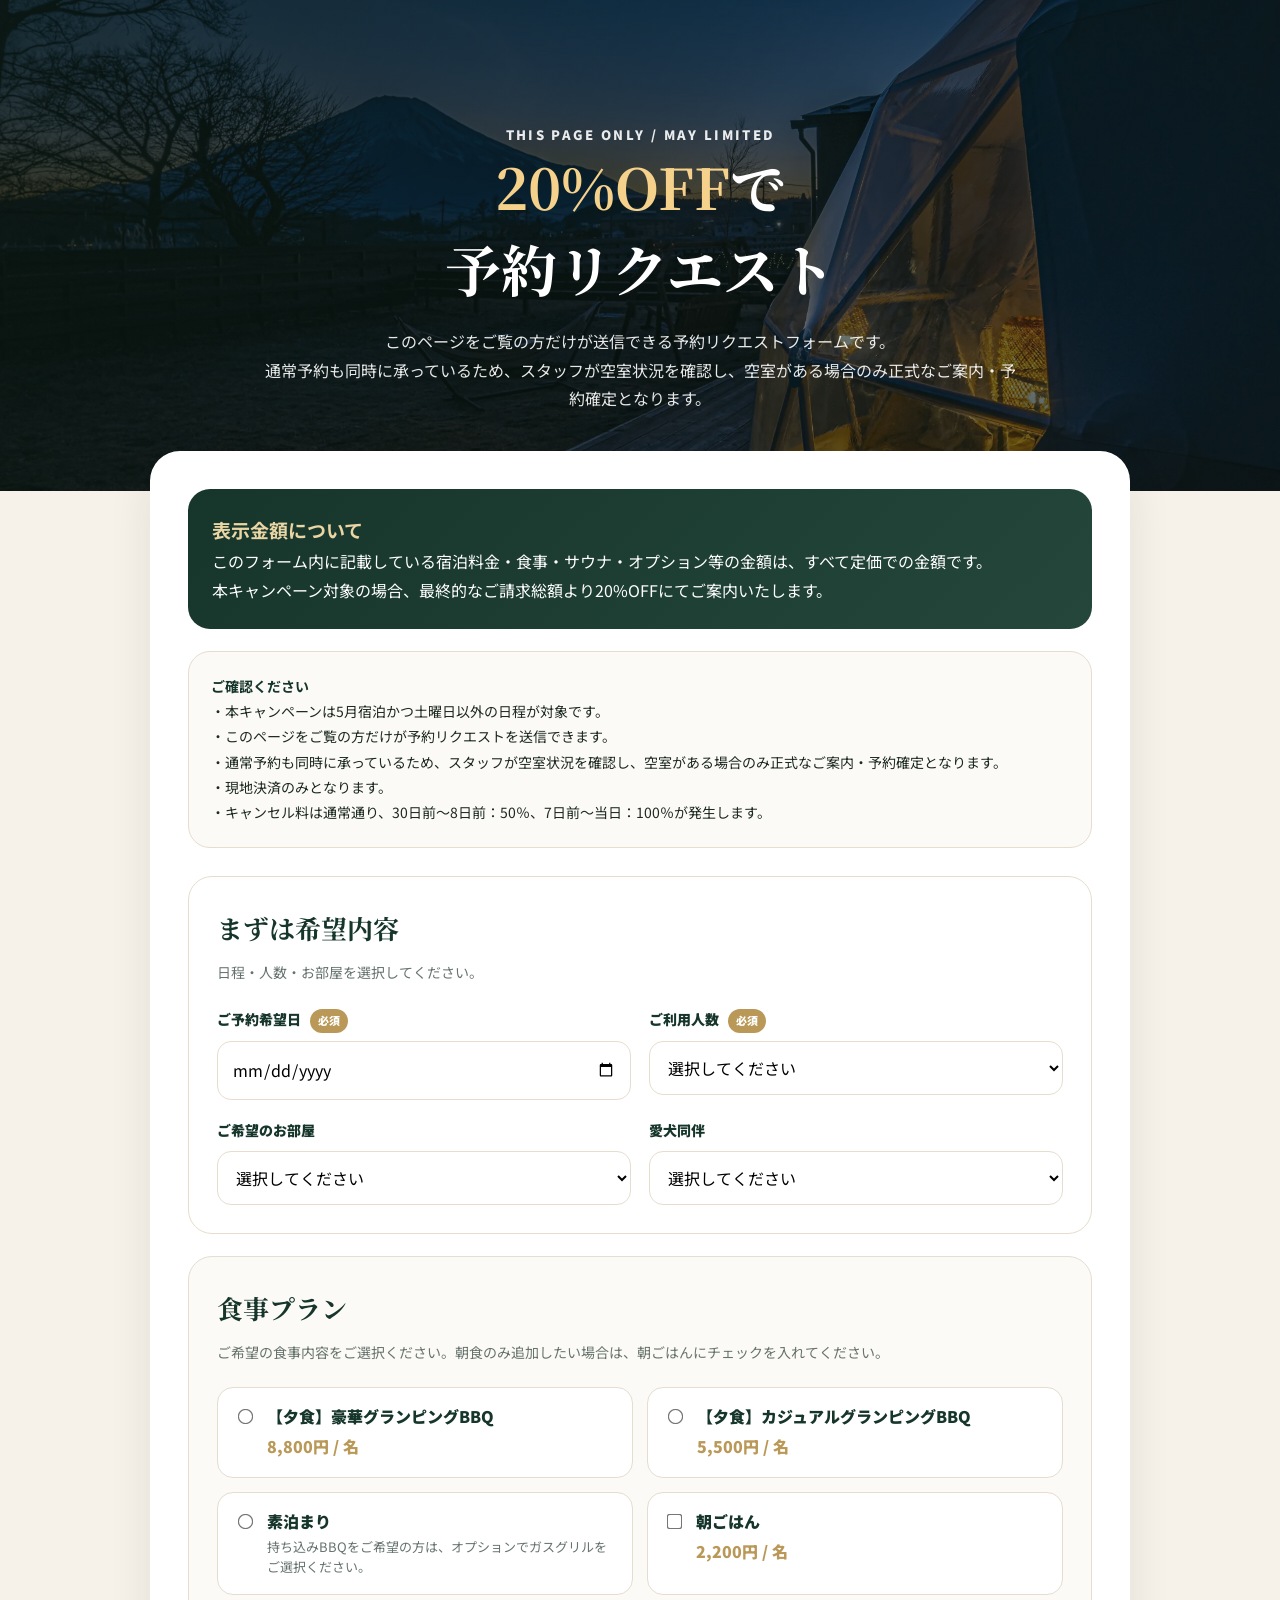
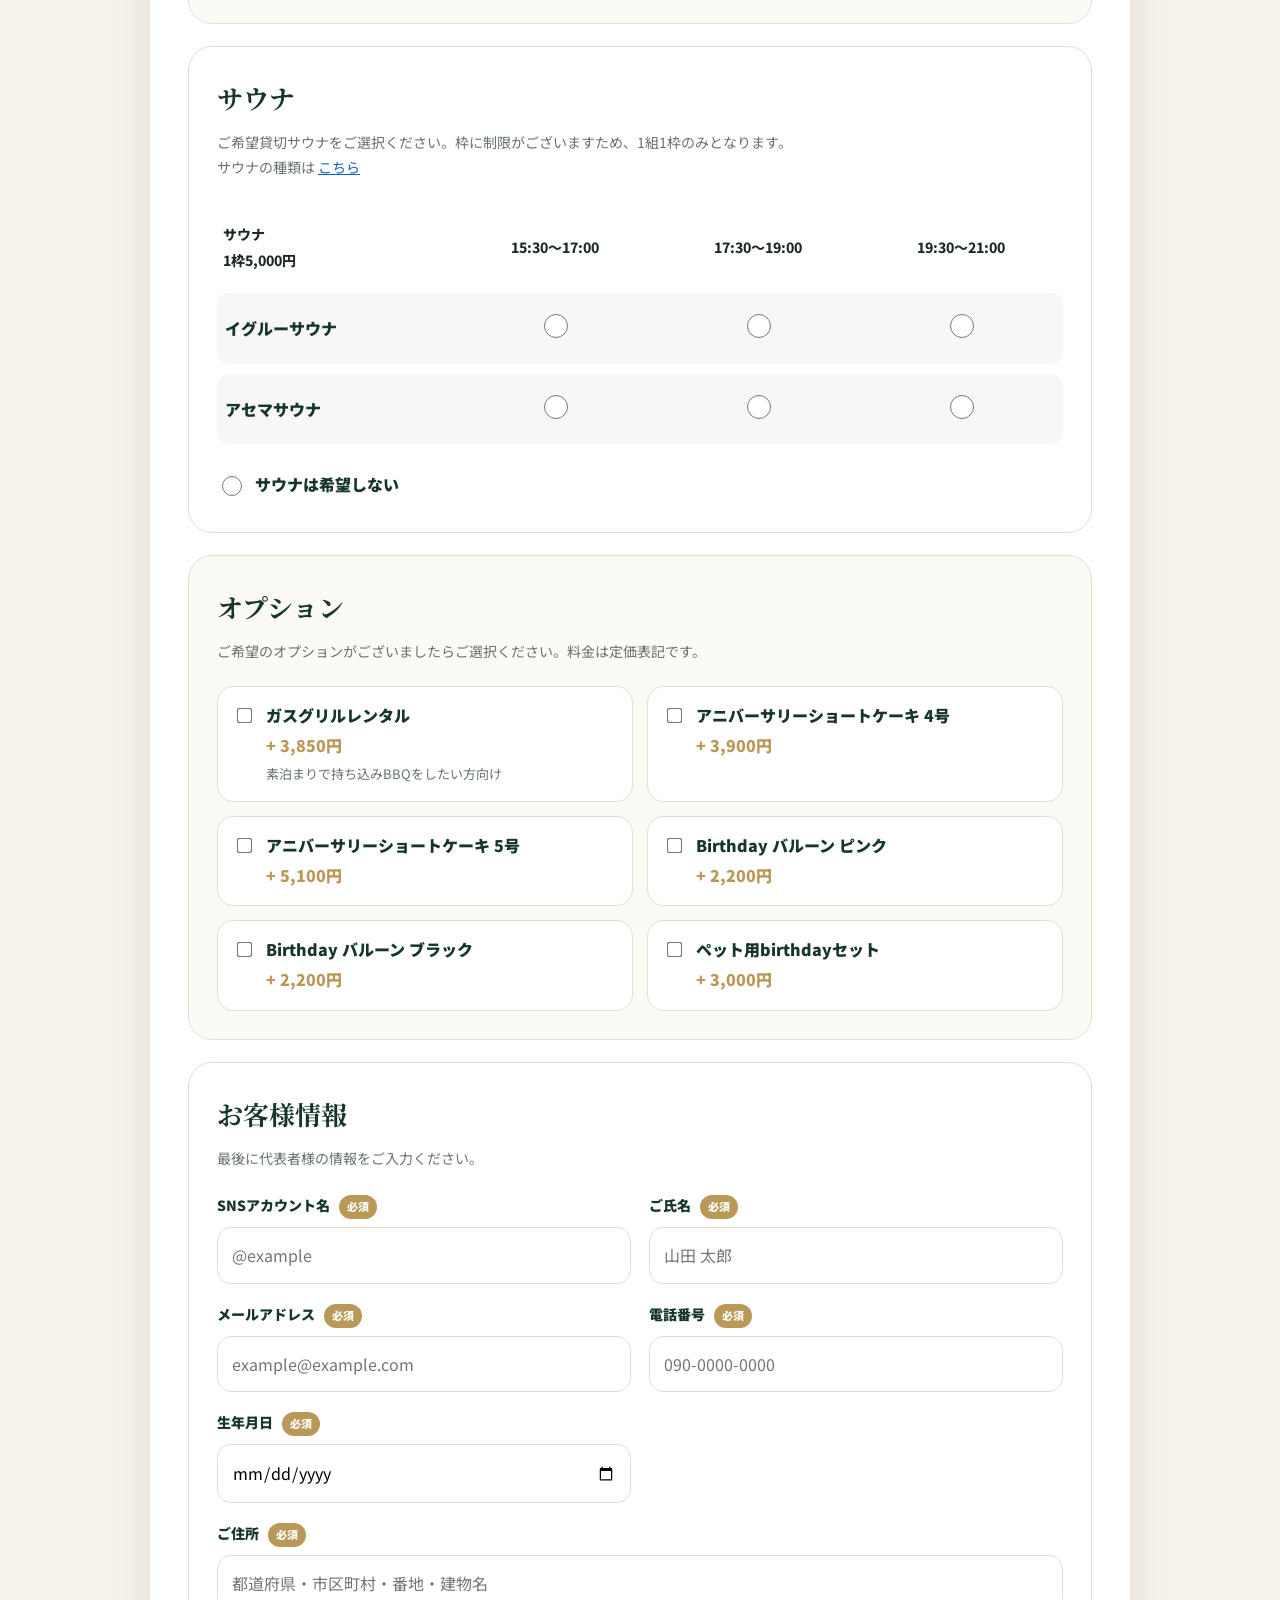
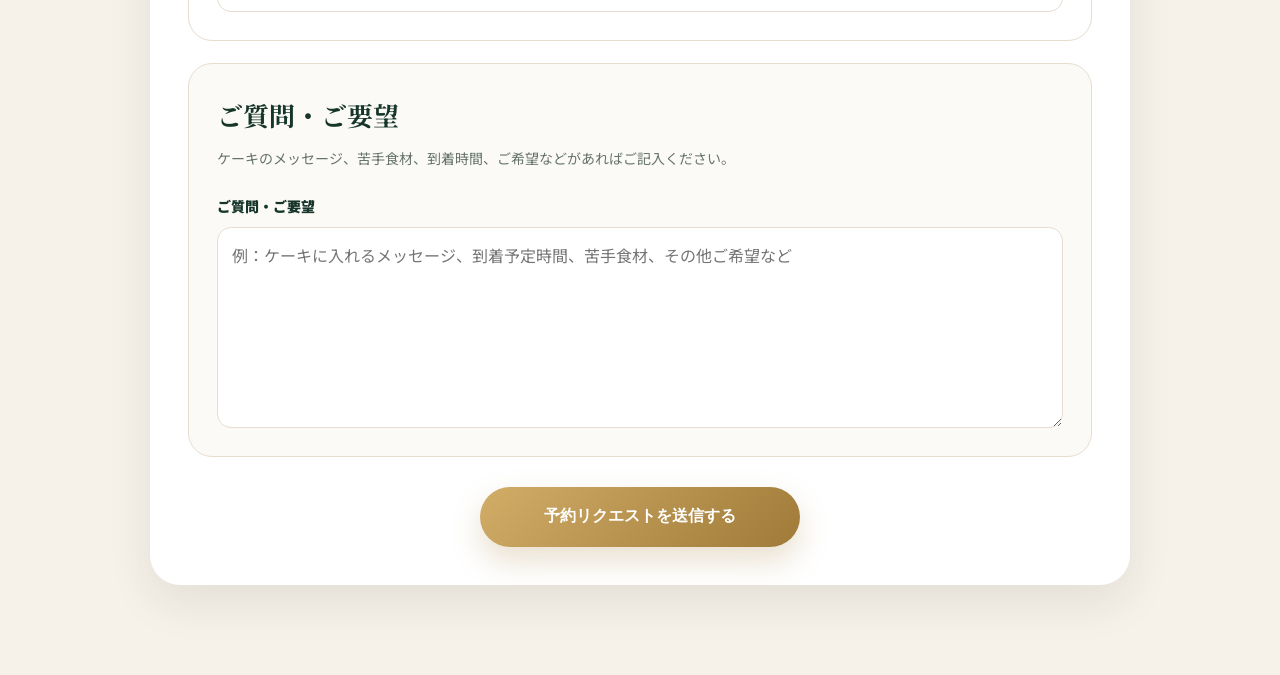
==== commit bf6e9ef9: "Update request.html" ====
--- a/request.html
+++ b/request.html
@@ -3,475 +3,319 @@
 <head>
   <meta charset="UTF-8" />
   <meta name="viewport" content="width=device-width, initial-scale=1.0" />
-  <title>予約リクエスト｜5月限定 TOTONOI富士山中湖</title>
-  <style>
-    :root {
-      --green: #244334;
-      --green2: #315744;
-      --beige: #f5efe3;
-      --gold: #c8a65a;
-      --brown: #3b3026;
-      --white: #ffffff;
-      --red: #b24b3f;
-      --shadow: 0 18px 45px rgba(0,0,0,0.14);
-    }
-
-    * {
-      box-sizing: border-box;
-    }
-
-    body {
-      margin: 0;
-      font-family: "Noto Sans JP", "Hiragino Sans", "Yu Gothic", sans-serif;
-      background: var(--beige);
-      color: var(--brown);
-      line-height: 1.75;
-    }
-
-    a {
-      color: inherit;
-      text-decoration: none;
-    }
-
-    .page {
-      min-height: 100svh;
-      padding: 22px 18px 46px;
-      background:
-        linear-gradient(rgba(36,67,52,0.82), rgba(36,67,52,0.82)),
-        url("https://uematsutotonoi.github.io/totonoi-may-lp/images/hero.jpg") center/cover no-repeat fixed;
-    }
-
-    .header {
-      max-width: 900px;
-      margin: 0 auto 28px;
-      display: flex;
-      align-items: center;
-      justify-content: space-between;
-      color: #fff;
-    }
-
-    .logo {
-      color: #fff;
-      font-size: 13px;
-      letter-spacing: 0.18em;
-      font-weight: 800;
-      line-height: 1.2;
-      text-shadow: 0 2px 12px rgba(0,0,0,0.35);
-    }
-
-    .back {
-      border: 1px solid rgba(255,255,255,0.72);
-      border-radius: 999px;
-      padding: 8px 13px;
-      font-size: 12px;
-      font-weight: 800;
-      background: rgba(255,255,255,0.12);
-      backdrop-filter: blur(8px);
-    }
-
-    .wrap {
-      max-width: 900px;
-      margin: 0 auto;
-      display: grid;
-      grid-template-columns: 0.9fr 1.1fr;
-      gap: 22px;
-      align-items: start;
-    }
-
-    .intro,
-    .form-box {
-      background: rgba(255,255,255,0.96);
-      border-radius: 28px;
-      box-shadow: var(--shadow);
-      overflow: hidden;
-    }
-
-    .intro {
-      padding: 28px 24px;
-      position: sticky;
-      top: 20px;
-    }
-
-    .label {
-      display: inline-flex;
-      background: #fff1c9;
-      color: var(--green);
-      border-radius: 999px;
-      padding: 7px 12px;
-      font-size: 12px;
-      font-weight: 900;
-      margin-bottom: 16px;
-    }
-
-    .intro h1 {
-      margin: 0;
-      color: var(--green);
-      font-size: clamp(25px, 5vw, 36px);
-      line-height: 1.28;
-      letter-spacing: 0.02em;
-    }
-
-    .intro p {
-      margin: 16px 0 0;
-      color: #5d5144;
-      font-size: 14px;
-    }
-
-    .price {
-      margin-top: 22px;
-      background: #f4ead5;
-      border-radius: 22px;
-      padding: 18px;
-      text-align: center;
-      border: 1px solid rgba(200,166,90,0.35);
-    }
-
-    .price .sub {
-      font-size: 12px;
-      font-weight: 900;
-      color: #6b5a3c;
-    }
-
-    .price .main {
-      color: var(--green);
-      font-size: 42px;
-      font-weight: 950;
-      line-height: 1;
-      letter-spacing: -0.05em;
-      margin-top: 5px;
-    }
-
-    .price .main small {
-      font-size: 16px;
-      letter-spacing: 0;
-    }
-
-    .notice {
-      margin-top: 18px;
-      background: #fff8e8;
-      border-left: 4px solid var(--gold);
-      border-radius: 14px;
-      padding: 14px;
-      font-size: 13px;
-      font-weight: 700;
-      color: #5b4a35;
-    }
-
-    .form-head {
-      background: var(--green);
-      color: #fff;
-      padding: 24px;
-    }
-
-    .form-head h2 {
-      margin: 0;
-      font-size: 24px;
-      line-height: 1.35;
-    }
-
-    .form-head p {
-      margin: 10px 0 0;
-      color: rgba(255,255,255,0.86);
-      font-size: 13px;
-    }
-
-    form {
-      padding: 24px;
-    }
-
-    .field {
-      margin-bottom: 18px;
-    }
-
-    label {
-      display: block;
-      font-size: 14px;
-      font-weight: 900;
-      color: var(--green);
-      margin-bottom: 7px;
-    }
-
-    .required {
-      display: inline-block;
-      margin-left: 6px;
-      background: var(--red);
-      color: #fff;
-      border-radius: 999px;
-      padding: 1px 7px;
-      font-size: 10px;
-      vertical-align: 1px;
-    }
-
-    input,
-    select,
-    textarea {
-      width: 100%;
-      border: 1px solid #ded3c2;
-      border-radius: 14px;
-      padding: 13px 14px;
-      font-size: 16px;
-      background: #fff;
-      color: var(--brown);
-      font-family: inherit;
-      outline: none;
-    }
-
-    input:focus,
-    select:focus,
-    textarea:focus {
-      border-color: var(--gold);
-      box-shadow: 0 0 0 3px rgba(200,166,90,0.18);
-    }
-
-    textarea {
-      min-height: 120px;
-      resize: vertical;
-    }
-
-    .checkbox {
-      display: flex;
-      gap: 10px;
-      align-items: flex-start;
-      background: #f7f1e6;
-      border-radius: 16px;
-      padding: 14px;
-      border: 1px solid #eadfcf;
-    }
-
-    .checkbox input {
-      width: 20px;
-      height: 20px;
-      margin-top: 3px;
-      flex: 0 0 auto;
-    }
-
-    .checkbox label {
-      margin: 0;
-      color: var(--brown);
-      font-size: 14px;
-      line-height: 1.6;
-    }
-
-    .checkbox strong {
-      color: var(--green);
-    }
-
-    .submit {
-      width: 100%;
-      min-height: 58px;
-      border: none;
-      border-radius: 999px;
-      background: linear-gradient(135deg, #d9ba64, #b98b2f);
-      color: #fff;
-      font-size: 16px;
-      font-weight: 950;
-      cursor: pointer;
-      box-shadow: 0 14px 28px rgba(0,0,0,0.18);
-    }
-
-    .submit:disabled {
-      opacity: 0.68;
-      cursor: not-allowed;
-    }
-
-    .small-note {
-      margin-top: 14px;
-      font-size: 12px;
-      color: #6a5a43;
-      text-align: center;
-    }
-
-    .error {
-      display: none;
-      margin-bottom: 16px;
-      background: #fff0ed;
-      color: #9c3327;
-      border: 1px solid #efc7c1;
-      border-radius: 14px;
-      padding: 12px 14px;
-      font-size: 13px;
-      font-weight: 800;
-    }
-
-    @media (max-width: 780px) {
-      .page {
-        padding: 18px 14px 34px;
-        background-attachment: scroll;
-      }
-
-      .wrap {
-        grid-template-columns: 1fr;
-      }
-
-      .intro {
-        position: static;
-      }
-
-      .logo {
-        font-size: 11px;
-        letter-spacing: 0.12em;
-      }
-
-      .back {
-        font-size: 11px;
-        padding: 7px 10px;
-      }
-
-      .intro,
-      .form-box {
-        border-radius: 24px;
-      }
-
-      .intro,
-      form,
-      .form-head {
-        padding: 20px;
-      }
-    }
-  </style>
+
+  <title>予約リクエスト｜TOTONOI富士山中湖 5月限定直前割</title>
+  <meta name="description" content="TOTONOI富士山中湖 5月限定直前割の予約リクエストフォームです。" />
+
+  <link rel="preconnect" href="https://fonts.googleapis.com" />
+  <link rel="preconnect" href="https://fonts.gstatic.com" crossorigin />
+  <link href="https://fonts.googleapis.com/css2?family=Noto+Sans+JP:wght@400;500;700;800;900&family=Noto+Serif+JP:wght@500;700;900&display=swap" rel="stylesheet" />
+
+  <link rel="stylesheet" href="style.css" />
 </head>
+
 <body>
-
-  <div class="page">
-    <header class="header">
-      <div class="logo">TOTONOI<br>FUJI YAMANAKAKO</div>
-      <a href="index.html" class="back">LPに戻る</a>
-    </header>
-
-    <div class="wrap">
-      <aside class="intro">
-        <div class="label">このページ限定</div>
-        <h1>5月限定プラン<br>予約リクエスト</h1>
-
+  <main class="request-page">
+
+    <section class="request-hero">
+      <div class="container">
+        <p class="eyebrow">THIS PAGE ONLY / MAY LIMITED</p>
+        <h1><span>20%OFF</span>で<br />予約リクエスト</h1>
         <p>
-          下記フォームよりご希望内容を送信してください。
-          通常予約も同時に承っているため、空室確認後に担当者よりご連絡いたします。
+          このページをご覧の方だけが送信できる予約リクエストフォームです。<br />
+          通常予約も同時に承っているため、スタッフが空室状況を確認し、空室がある場合のみ正式なご案内・予約確定となります。
         </p>
-
-        <div class="price">
-          <div class="sub">5月限定 特別価格</div>
-          <div class="main">19,800<small>円〜</small></div>
-        </div>
-
-        <div class="notice">
-          ※この時点では予約確定ではありません。<br>
-          空室確認後、ご予約確定のご案内をいたします。
-        </div>
-      </aside>
-
-      <section class="form-box">
-        <div class="form-head">
-          <h2>リクエスト内容を入力してください</h2>
-          <p>送信後、担当者より空室状況を確認のうえご連絡いたします。</p>
-        </div>
-
-        <form id="requestForm">
-          <div id="errorBox" class="error">
-            送信に失敗しました。時間をおいて再度お試しください。
-          </div>
-
-          <div class="field">
-            <label for="name">お名前<span class="required">必須</span></label>
-            <input type="text" id="name" name="name" placeholder="例：山田 太郎" required />
-          </div>
-
-          <div class="field">
-            <label for="tel">電話番号<span class="required">必須</span></label>
-            <input type="tel" id="tel" name="tel" placeholder="例：090-1234-5678" required />
-          </div>
-
-          <div class="field">
-            <label for="email">メールアドレス<span class="required">必須</span></label>
-            <input type="email" id="email" name="email" placeholder="例：example@gmail.com" required />
-          </div>
-
-          <div class="field">
-            <label for="date">宿泊希望日<span class="required">必須</span></label>
-            <input type="date" id="date" name="date" required />
-          </div>
-
-          <div class="field">
-            <label for="guests">ご利用人数<span class="required">必須</span></label>
-            <select id="guests" name="guests" required>
-              <option value="">選択してください</option>
-              <option value="2名">2名</option>
-              <option value="3名">3名</option>
-              <option value="4名">4名</option>
-              <option value="5名">5名</option>
-              <option value="6名">6名</option>
-              <option value="7名以上">7名以上</option>
-            </select>
-          </div>
-
-          <div class="field">
-            <div class="checkbox">
-              <input type="checkbox" id="stove" name="stove" />
-              <label for="stove">
-                <strong>ガスコンロレンタルを希望する</strong><br>
-                追加料金：3,850円
-              </label>
-            </div>
-          </div>
-
-          <div class="field">
-            <label for="message">その他リクエスト・ご質問</label>
-            <textarea id="message" name="message" placeholder="例：子どもがいます／サウナ希望時間について相談したい など"></textarea>
-          </div>
-
-          <button type="submit" class="submit">予約リクエストを送信する</button>
-
-          <p class="small-note">
-            送信時点では予約確定ではありません。空室確認後、担当者よりご連絡いたします。
+      </div>
+    </section>
+
+    <section class="request-wrap">
+      <div class="discount-note">
+        <strong>表示金額について</strong><br />
+        このフォーム内に記載している宿泊料金・食事・サウナ・オプション等の金額は、すべて定価での金額です。<br />
+        本キャンペーン対象の場合、最終的なご請求総額より20%OFFにてご案内いたします。
+      </div>
+
+      <div class="request-note">
+        <strong>ご確認ください</strong><br />
+        ・本キャンペーンは5月宿泊かつ土曜日以外の日程が対象です。<br />
+        ・このページをご覧の方だけが予約リクエストを送信できます。<br />
+        ・通常予約も同時に承っているため、スタッフが空室状況を確認し、空室がある場合のみ正式なご案内・予約確定となります。<br />
+        ・現地決済のみとなります。<br />
+        ・キャンセル料は通常通り、30日前〜8日前：50％、7日前〜当日：100％が発生します。
+      </div>
+
+      <form id="requestForm" class="request-form" action="https://script.google.com/macros/s/AKfycbw1cAjFIYxechqB8xIgBj4XAtEVgWFsEuwmCcU88yV-5PRNLPVVskwQvKj3WbLaVxwBhw/exec" method="POST">
+
+        <input type="hidden" name="campaign" value="TOTONOI富士山中湖 5月限定直前割20%OFF" />
+
+        <div class="form-section">
+          <h2>まずは希望内容</h2>
+          <p class="form-section-lead">日程・人数・お部屋を選択してください。</p>
+
+          <div class="section-grid">
+            <div class="form-group">
+              <label>ご予約希望日 <span>必須</span></label>
+              <input type="date" name="checkin" required />
+            </div>
+
+            <div class="form-group">
+              <label>ご利用人数 <span>必須</span></label>
+              <select name="guests" required>
+                <option value="">選択してください</option>
+                <option value="2名">2名</option>
+                <option value="3名">3名</option>
+                <option value="4名">4名</option>
+                <option value="5名">5名</option>
+                <option value="6名">6名</option>
+              </select>
+            </div>
+
+            <div class="form-group">
+              <label>ご希望のお部屋</label>
+              <select name="room_type">
+                <option value="">選択してください</option>
+                <option value="シングルドーム">シングルドーム</option>
+                <option value="ドッグランドーム">ドッグランドーム</option>
+                <option value="コネクトドーム">コネクトドーム</option>
+                <option value="ドッグコテージ">ドッグコテージ</option>
+                <option value="未定・おまかせ">未定・おまかせ</option>
+              </select>
+            </div>
+
+            <div class="form-group">
+              <label>愛犬同伴</label>
+              <select name="dog">
+                <option value="">選択してください</option>
+                <option value="なし">なし</option>
+                <option value="あり">あり</option>
+                <option value="相談したい">相談したい</option>
+              </select>
+            </div>
+          </div>
+        </div>
+
+        <div class="form-section soft">
+          <h2>食事プラン</h2>
+          <p class="form-section-lead">
+            ご希望の食事内容をご選択ください。朝食のみ追加したい場合は、朝ごはんにチェックを入れてください。
           </p>
-        </form>
-      </section>
-    </div>
-  </div>
+
+          <div class="check-grid">
+            <label class="check-card">
+              <input type="radio" name="dinner_plan" value="豪華グランピングBBQ 8,800円/名" />
+              <span>
+                <span class="check-title">【夕食】豪華グランピングBBQ</span>
+                <span class="check-price">8,800円 / 名</span>
+              </span>
+            </label>
+
+            <label class="check-card">
+              <input type="radio" name="dinner_plan" value="カジュアルグランピングBBQ 5,500円/名" />
+              <span>
+                <span class="check-title">【夕食】カジュアルグランピングBBQ</span>
+                <span class="check-price">5,500円 / 名</span>
+              </span>
+            </label>
+
+            <label class="check-card">
+              <input type="radio" name="dinner_plan" value="素泊まり" />
+              <span>
+                <span class="check-title">素泊まり</span>
+                <span class="check-desc">持ち込みBBQをご希望の方は、オプションでガスグリルをご選択ください。</span>
+              </span>
+            </label>
+
+            <label class="check-card">
+              <input type="checkbox" name="breakfast" value="朝ごはん 2,200円/名" />
+              <span>
+                <span class="check-title">朝ごはん</span>
+                <span class="check-price">2,200円 / 名</span>
+              </span>
+            </label>
+          </div>
+        </div>
+
+        <div class="form-section">
+          <h2>サウナ</h2>
+          <p class="form-section-lead">
+            ご希望貸切サウナをご選択ください。枠に制限がございますため、1組1枠のみとなります。<br />
+            サウナの種類は
+            <a href="https://www.yamanashi-sauna-glamping.com/sauna/" target="_blank" rel="noopener noreferrer" style="color:#0b62c4;text-decoration:underline;">こちら</a>
+          </p>
+
+          <input type="hidden" name="sauna_price_note" value="サウナ 1枠 5,000円" />
+
+          <table class="sauna-table">
+            <thead>
+              <tr>
+                <th>サウナ<br />1枠5,000円</th>
+                <th>15:30〜17:00</th>
+                <th>17:30〜19:00</th>
+                <th>19:30〜21:00</th>
+              </tr>
+            </thead>
+            <tbody>
+              <tr>
+                <td>イグルーサウナ</td>
+                <td><input type="radio" name="sauna" value="イグルーサウナ 15:30〜17:00" /></td>
+                <td><input type="radio" name="sauna" value="イグルーサウナ 17:30〜19:00" /></td>
+                <td><input type="radio" name="sauna" value="イグルーサウナ 19:30〜21:00" /></td>
+              </tr>
+              <tr>
+                <td>アセマサウナ</td>
+                <td><input type="radio" name="sauna" value="アセマサウナ 15:30〜17:00" /></td>
+                <td><input type="radio" name="sauna" value="アセマサウナ 17:30〜19:00" /></td>
+                <td><input type="radio" name="sauna" value="アセマサウナ 19:30〜21:00" /></td>
+              </tr>
+            </tbody>
+          </table>
+
+          <label class="sauna-none">
+            <input type="radio" name="sauna" value="サウナ希望なし" />
+            サウナは希望しない
+          </label>
+        </div>
+
+        <div class="form-section soft">
+          <h2>オプション</h2>
+          <p class="form-section-lead">
+            ご希望のオプションがございましたらご選択ください。料金は定価表記です。
+          </p>
+
+          <div class="check-grid">
+            <label class="check-card">
+              <input type="checkbox" name="options" value="ガスグリルレンタル +3,850円" />
+              <span>
+                <span class="check-title">ガスグリルレンタル</span>
+                <span class="check-price">+ 3,850円</span>
+                <span class="check-desc">素泊まりで持ち込みBBQをしたい方向け</span>
+              </span>
+            </label>
+
+            <label class="check-card">
+              <input type="checkbox" name="options" value="アニバーサリーショートケーキ 4号 +3,900円" />
+              <span>
+                <span class="check-title">アニバーサリーショートケーキ 4号</span>
+                <span class="check-price">+ 3,900円</span>
+              </span>
+            </label>
+
+            <label class="check-card">
+              <input type="checkbox" name="options" value="アニバーサリーショートケーキ 5号 +5,100円" />
+              <span>
+                <span class="check-title">アニバーサリーショートケーキ 5号</span>
+                <span class="check-price">+ 5,100円</span>
+              </span>
+            </label>
+
+            <label class="check-card">
+              <input type="checkbox" name="options" value="Birthday バルーン ピンク +2,200円" />
+              <span>
+                <span class="check-title">Birthday バルーン ピンク</span>
+                <span class="check-price">+ 2,200円</span>
+              </span>
+            </label>
+
+            <label class="check-card">
+              <input type="checkbox" name="options" value="Birthday バルーン ブラック +2,200円" />
+              <span>
+                <span class="check-title">Birthday バルーン ブラック</span>
+                <span class="check-price">+ 2,200円</span>
+              </span>
+            </label>
+
+            <label class="check-card">
+              <input type="checkbox" name="options" value="ペット用birthdayセット +3,000円" />
+              <span>
+                <span class="check-title">ペット用birthdayセット</span>
+                <span class="check-price">+ 3,000円</span>
+              </span>
+            </label>
+          </div>
+        </div>
+
+        <div class="form-section">
+          <h2>お客様情報</h2>
+          <p class="form-section-lead">最後に代表者様の情報をご入力ください。</p>
+
+          <div class="section-grid">
+            <div class="form-group">
+              <label>SNSアカウント名 <span>必須</span></label>
+              <input type="text" name="sns_account" required placeholder="@example" />
+            </div>
+
+            <div class="form-group">
+              <label>ご氏名 <span>必須</span></label>
+              <input type="text" name="name" required placeholder="山田 太郎" />
+            </div>
+
+            <div class="form-group">
+              <label>メールアドレス <span>必須</span></label>
+              <input type="email" name="email" required placeholder="example@example.com" />
+            </div>
+
+            <div class="form-group">
+              <label>電話番号 <span>必須</span></label>
+              <input type="tel" name="tel" required placeholder="090-0000-0000" />
+            </div>
+
+            <div class="form-group">
+              <label>生年月日 <span>必須</span></label>
+              <input type="date" name="birthday" required />
+            </div>
+
+            <div class="form-group full">
+              <label>ご住所 <span>必須</span></label>
+              <input type="text" name="address" required placeholder="都道府県・市区町村・番地・建物名" />
+            </div>
+          </div>
+        </div>
+
+        <div class="form-section soft">
+          <h2>ご質問・ご要望</h2>
+          <p class="form-section-lead">
+            ケーキのメッセージ、苦手食材、到着時間、ご希望などがあればご記入ください。
+          </p>
+
+          <div class="form-group full">
+            <label>ご質問・ご要望</label>
+            <textarea name="message" rows="6" placeholder="例：ケーキに入れるメッセージ、到着予定時間、苦手食材、その他ご希望など"></textarea>
+          </div>
+        </div>
+
+        <div class="submit-area">
+          <button type="submit" class="submit-btn">予約リクエストを送信する</button>
+        </div>
+      </form>
+    </section>
+  </main>
 
   <script>
-    const GAS_URL = 'https://script.google.com/macros/s/AKfycbw1cAjFIYxechqB8xIgBj4XAtEVgWFsEuwmCcU88yV-5PRNLPVVskwQvKj3WbLaVxwBhw/exec';
-
-    const form = document.getElementById('requestForm');
-    const errorBox = document.getElementById('errorBox');
-
-    form.addEventListener('submit', function(e) {
+    const form = document.getElementById("requestForm");
+
+    form.addEventListener("submit", function(e) {
       e.preventDefault();
 
-      errorBox.style.display = 'none';
-
-      const submitButton = form.querySelector('button[type="submit"]');
+      const submitButton = form.querySelector(".submit-btn");
       submitButton.disabled = true;
-      submitButton.textContent = '送信中...';
-
-      const formData = {
-        name: document.getElementById('name').value,
-        tel: document.getElementById('tel').value,
-        email: document.getElementById('email').value,
-        date: document.getElementById('date').value,
-        guests: document.getElementById('guests').value,
-        stove: document.getElementById('stove').checked ? '希望する（追加 3,850円）' : '希望なし',
-        message: document.getElementById('message').value,
-        page: location.href
-      };
-
-      fetch(GAS_URL, {
-        method: 'POST',
-        mode: 'no-cors',
-        headers: {
-          'Content-Type': 'text/plain'
-        },
-        body: JSON.stringify(formData)
+      submitButton.textContent = "送信中...";
+
+      const formData = new FormData(form);
+
+      fetch(form.action, {
+        method: "POST",
+        body: formData,
+        mode: "no-cors"
       })
       .then(() => {
-        window.location.href = './thanks.html';
+        window.location.href = "thanks.html";
       })
       .catch(() => {
-        errorBox.style.display = 'block';
         submitButton.disabled = false;
-        submitButton.textContent = '予約リクエストを送信する';
+        submitButton.textContent = "予約リクエストを送信する";
+        alert("送信に失敗しました。時間をおいて再度お試しください。");
       });
     });
   </script>
-
 </body>
 </html>
--- a/style.css
+++ b/style.css
@@ -0,0 +1,1408 @@
+:root {
+  --green: #16352b;
+  --green-deep: #0b2019;
+  --green-soft: #25473b;
+  --gold: #b99858;
+  --gold-dark: #9f7a38;
+  --gold-light: #ead5a4;
+  --cream: #f7f2e9;
+  --cream-2: #fcfaf6;
+  --white: #ffffff;
+  --text: #1d2923;
+  --muted: #66736d;
+  --border: #e6ddcf;
+  --shadow: 0 18px 45px rgba(20, 35, 28, 0.09);
+  --radius-xl: 30px;
+  --radius-lg: 24px;
+  --radius-md: 18px;
+}
+
+* {
+  box-sizing: border-box;
+}
+
+html {
+  scroll-behavior: smooth;
+  overflow-x: hidden;
+}
+
+body {
+  margin: 0;
+  font-family: "Noto Sans JP", sans-serif;
+  color: var(--text);
+  background: var(--cream);
+  line-height: 1.8;
+  overflow-x: hidden;
+}
+
+img {
+  width: 100%;
+  max-width: 100%;
+  display: block;
+  object-fit: cover;
+}
+
+a {
+  color: inherit;
+  text-decoration: none;
+}
+
+.lp-wrapper {
+  overflow-x: hidden;
+  background: var(--cream);
+}
+
+.container {
+  width: min(1120px, calc(100% - 48px));
+  margin: 0 auto;
+}
+
+/* ===== Header ===== */
+
+.site-header {
+  position: absolute;
+  top: 0;
+  left: 0;
+  width: 100%;
+  z-index: 20;
+  padding: 22px 0;
+}
+
+.header-inner {
+  display: flex;
+  align-items: center;
+  justify-content: space-between;
+}
+
+.brand {
+  color: #fff;
+  display: inline-flex;
+  flex-direction: column;
+  line-height: 1;
+  letter-spacing: 0.08em;
+}
+
+.brand-village {
+  font-size: 13px;
+  font-weight: 400;
+  letter-spacing: 0.08em;
+  opacity: 0.9;
+  margin-bottom: 8px;
+}
+
+.brand-main {
+  font-size: 34px;
+  font-weight: 400;
+  letter-spacing: 0.18em;
+}
+
+.brand-sub {
+  font-size: 14px;
+  font-weight: 400;
+  letter-spacing: 0.1em;
+  opacity: 0.9;
+  margin-top: 8px;
+}
+
+.header-nav {
+  display: flex;
+  align-items: center;
+  gap: 22px;
+  color: #fff;
+  font-size: 14px;
+  font-weight: 700;
+}
+
+.nav-cta {
+  padding: 10px 18px;
+  border-radius: 999px;
+  background: rgba(255, 255, 255, 0.14);
+  border: 1px solid rgba(255, 255, 255, 0.28);
+  backdrop-filter: blur(8px);
+}
+
+/* ===== Hero ===== */
+
+.hero {
+  position: relative;
+  min-height: 780px;
+  display: flex;
+  align-items: center;
+  color: #fff;
+  background: var(--green-deep);
+}
+
+.hero-bg {
+  position: absolute;
+  inset: 0;
+  background: url("images/hero-night-fuji-dome.webp") center center / cover no-repeat;
+}
+
+.hero-shade {
+  position: absolute;
+  inset: 0;
+  background:
+    linear-gradient(90deg, rgba(9, 24, 18, 0.86) 0%, rgba(9, 24, 18, 0.66) 48%, rgba(9, 24, 18, 0.22) 100%),
+    linear-gradient(to bottom, rgba(0,0,0,0.08), rgba(0,0,0,0.32));
+}
+
+.hero-inner {
+  position: relative;
+  z-index: 2;
+  display: grid;
+  grid-template-columns: minmax(0, 1fr) 350px;
+  gap: 54px;
+  align-items: center;
+  padding: 138px 0 100px;
+}
+
+.hero-copy {
+  max-width: 720px;
+}
+
+.eyebrow,
+.section-kicker {
+  margin: 0 0 12px;
+  color: var(--gold-light);
+  font-size: 13px;
+  letter-spacing: 0.18em;
+  font-weight: 900;
+}
+
+.hero h1 {
+  margin: 0;
+  font-family: "Noto Serif JP", serif;
+  font-size: clamp(42px, 5.2vw, 70px);
+  line-height: 1.25;
+  letter-spacing: 0.015em;
+}
+
+.hero h1 .hero-discount-text {
+  display: inline-block;
+  margin-top: 10px;
+  color: #f5d18b;
+  font-size: 1.08em;
+}
+
+.hero-lead {
+  max-width: 650px;
+  margin: 26px 0 0;
+  font-size: 18px;
+  color: rgba(255,255,255,0.92);
+}
+
+.hero-actions {
+  display: flex;
+  flex-wrap: wrap;
+  gap: 14px;
+  margin-top: 34px;
+}
+
+.btn {
+  display: inline-flex;
+  align-items: center;
+  justify-content: center;
+  min-height: 58px;
+  padding: 0 28px;
+  border-radius: 999px;
+  font-size: 15px;
+  font-weight: 900;
+  transition: 0.25s ease;
+}
+
+.btn-primary {
+  background: linear-gradient(135deg, #d1ad68, #9f7a38);
+  color: #fff;
+  box-shadow: 0 16px 34px rgba(161, 124, 57, 0.32);
+}
+
+.btn-primary:hover {
+  transform: translateY(-2px);
+}
+
+.btn-glass {
+  background: rgba(255,255,255,0.1);
+  color: #fff;
+  border: 1px solid rgba(255,255,255,0.26);
+  backdrop-filter: blur(8px);
+}
+
+.micro-copy {
+  margin: 16px 0 0;
+  font-size: 13px;
+  color: rgba(255,255,255,0.78);
+}
+
+.micro-copy.light {
+  color: rgba(255,255,255,0.78);
+}
+
+.hero-card {
+  background: rgba(255,255,255,0.96);
+  color: var(--green);
+  border-radius: var(--radius-xl);
+  padding: 32px 30px;
+  box-shadow: 0 24px 70px rgba(0,0,0,0.22);
+  backdrop-filter: blur(10px);
+  border: 1px solid rgba(255,255,255,0.4);
+  position: relative;
+}
+
+.hero-card::before {
+  content: "このページ限定";
+  position: absolute;
+  top: -16px;
+  left: 24px;
+  background: linear-gradient(135deg, #d1ad68, #9f7a38);
+  color: #fff;
+  padding: 7px 14px;
+  border-radius: 999px;
+  font-size: 12px;
+  font-weight: 900;
+  letter-spacing: 0.08em;
+}
+
+.hero-card-label {
+  margin: 8px 0 8px;
+  color: var(--gold);
+  font-size: 13px;
+  font-weight: 900;
+  letter-spacing: 0.1em;
+}
+
+.discount-big {
+  font-family: "Noto Serif JP", serif;
+  line-height: 1;
+  color: var(--green);
+  margin-bottom: 16px;
+  font-size: 34px;
+  font-weight: 900;
+}
+
+.discount-big span {
+  font-size: 104px;
+  letter-spacing: -0.08em;
+}
+
+.hero-card-text {
+  margin: 0;
+  color: var(--muted);
+  font-weight: 800;
+}
+
+.discount-mini-note {
+  margin-top: 18px;
+  padding: 14px;
+  border-radius: 16px;
+  background: #f7f2e9;
+  color: var(--green);
+  font-size: 13px;
+  font-weight: 800;
+}
+
+/* ===== Quick ===== */
+
+.quick {
+  position: relative;
+  z-index: 4;
+  margin-top: -54px;
+}
+
+.quick-grid {
+  display: grid;
+  grid-template-columns: repeat(3, 1fr);
+  background: #fff;
+  border-radius: var(--radius-xl);
+  box-shadow: var(--shadow);
+  overflow: hidden;
+}
+
+.quick-item {
+  padding: 30px;
+  border-right: 1px solid var(--border);
+}
+
+.quick-item:last-child {
+  border-right: none;
+}
+
+.quick-item span {
+  display: block;
+  color: var(--gold);
+  font-weight: 900;
+  letter-spacing: 0.14em;
+  font-size: 12px;
+  margin-bottom: 8px;
+}
+
+.quick-item strong {
+  display: block;
+  color: var(--green);
+  font-size: 20px;
+  margin-bottom: 8px;
+}
+
+.quick-item p {
+  margin: 0;
+  color: var(--muted);
+  font-size: 14px;
+}
+
+/* ===== Sections ===== */
+
+.section {
+  padding: 88px 0;
+}
+
+.section-head {
+  max-width: 780px;
+  margin: 0 auto 42px;
+  text-align: center;
+}
+
+.section-head.white {
+  color: #fff;
+}
+
+.section-head h2,
+.intro-copy h2,
+.discount h2,
+.final h2 {
+  margin: 0;
+  font-family: "Noto Serif JP", serif;
+  font-size: clamp(30px, 3.5vw, 46px);
+  line-height: 1.45;
+  color: var(--green);
+}
+
+.section-head.white h2 {
+  color: #fff;
+}
+
+.section-head p,
+.intro-copy p,
+.discount p,
+.final p {
+  color: var(--muted);
+  margin: 18px 0 0;
+}
+
+.section-head.white p {
+  color: rgba(255,255,255,0.84);
+}
+
+/* ===== Intro ===== */
+
+.intro {
+  background: var(--cream);
+}
+
+.intro-grid {
+  display: grid;
+  grid-template-columns: 0.95fr 1.05fr;
+  gap: 48px;
+  align-items: center;
+}
+
+.intro-photo {
+  border-radius: var(--radius-xl);
+  overflow: hidden;
+  box-shadow: var(--shadow);
+}
+
+.intro-photo img {
+  height: 430px;
+}
+
+/* ===== Recommend ===== */
+
+.recommend {
+  background: var(--cream-2);
+}
+
+.recommend-grid {
+  display: grid;
+  grid-template-columns: repeat(3, 1fr);
+  gap: 18px;
+}
+
+.recommend-card {
+  background: #fff;
+  border: 1px solid var(--border);
+  border-radius: var(--radius-md);
+  padding: 22px;
+  color: var(--green);
+  font-weight: 900;
+  box-shadow: 0 12px 30px rgba(20, 35, 28, 0.05);
+}
+
+/* ===== Experience ===== */
+
+.experience {
+  background:
+    linear-gradient(180deg, rgba(13,35,28,0.94), rgba(13,35,28,0.96)),
+    url("images/garden.webp") center center / cover no-repeat;
+}
+
+.story-timeline {
+  max-width: 900px;
+  margin: 0 auto;
+  display: grid;
+  gap: 18px;
+}
+
+.story-item {
+  display: grid;
+  grid-template-columns: 115px minmax(0, 1fr);
+  gap: 22px;
+  background: rgba(255,255,255,0.08);
+  border: 1px solid rgba(255,255,255,0.12);
+  border-radius: var(--radius-lg);
+  padding: 24px;
+  color: #fff;
+}
+
+.story-time {
+  color: var(--gold-light);
+  font-family: "Noto Serif JP", serif;
+  font-size: 24px;
+  font-weight: 900;
+}
+
+.story-item h3 {
+  margin: 0 0 6px;
+  font-size: 21px;
+}
+
+.story-item p {
+  margin: 0;
+  color: rgba(255,255,255,0.82);
+}
+
+/* ===== Gallery ===== */
+
+.gallery-section {
+  background: var(--cream-2);
+}
+
+.masonry {
+  display: grid;
+  grid-template-columns: repeat(4, minmax(0, 1fr));
+  gap: 20px;
+}
+
+.masonry-card,
+.masonry-card.large,
+.masonry-card.wide {
+  position: relative;
+  border-radius: var(--radius-lg);
+  overflow: hidden;
+  box-shadow: var(--shadow);
+  background: #000;
+  height: 300px;
+  grid-row: auto;
+  grid-column: auto;
+}
+
+.masonry-card img {
+  height: 100%;
+  opacity: 0.84;
+  transition: 0.35s ease;
+}
+
+.masonry-card:hover img {
+  transform: scale(1.04);
+  opacity: 0.92;
+}
+
+.masonry-card div {
+  position: absolute;
+  left: 20px;
+  right: 20px;
+  bottom: 20px;
+  color: #fff;
+}
+
+.masonry-card span {
+  color: var(--gold-light);
+  font-size: 12px;
+  font-weight: 900;
+  letter-spacing: 0.14em;
+}
+
+.masonry-card h3 {
+  margin: 6px 0 0;
+  font-size: 20px;
+  line-height: 1.4;
+}
+
+/* ===== Detail ===== */
+
+.detail-grid {
+  display: grid;
+  grid-template-columns: repeat(2, minmax(0, 1fr));
+  gap: 24px;
+}
+
+.detail-card {
+  background: #fff;
+  border-radius: var(--radius-xl);
+  overflow: hidden;
+  box-shadow: var(--shadow);
+}
+
+.detail-card img {
+  height: 280px;
+}
+
+.detail-body {
+  padding: 30px;
+}
+
+.detail-body p {
+  margin: 0 0 8px;
+  color: var(--gold);
+  font-size: 12px;
+  letter-spacing: 0.14em;
+  font-weight: 900;
+}
+
+.detail-body h3 {
+  margin: 0 0 16px;
+  color: var(--green);
+  font-size: 23px;
+  line-height: 1.5;
+}
+
+.detail-body ul {
+  margin: 0 0 20px;
+  padding-left: 18px;
+  color: var(--muted);
+}
+
+.detail-body a {
+  color: var(--green);
+  font-weight: 900;
+  border-bottom: 1px solid var(--green);
+}
+
+/* ===== Discount ===== */
+
+.discount {
+  background: var(--green);
+  color: #fff;
+}
+
+.discount-grid {
+  display: grid;
+  grid-template-columns: minmax(0, 1fr) 410px;
+  gap: 48px;
+  align-items: center;
+}
+
+.discount h2 {
+  color: #fff;
+}
+
+.discount p {
+  color: rgba(255,255,255,0.84);
+}
+
+.discount-panel {
+  background: #fff;
+  color: var(--green);
+  border-radius: var(--radius-xl);
+  padding: 34px;
+  box-shadow: 0 22px 60px rgba(0,0,0,0.18);
+}
+
+.discount-number {
+  font-family: "Noto Serif JP", serif;
+  font-size: 38px;
+  font-weight: 900;
+  line-height: 1;
+  margin-bottom: 22px;
+  color: var(--green);
+}
+
+.discount-number span {
+  font-size: 104px;
+  letter-spacing: -0.08em;
+}
+
+.discount-panel ul {
+  margin: 0;
+  padding-left: 18px;
+  color: var(--muted);
+  font-weight: 700;
+}
+
+/* ===== Flow ===== */
+
+.flow-grid {
+  display: grid;
+  grid-template-columns: repeat(4, minmax(0, 1fr));
+  gap: 18px;
+}
+
+.flow-card {
+  background: #fff;
+  border-radius: var(--radius-lg);
+  padding: 26px;
+  box-shadow: var(--shadow);
+  min-height: 210px;
+}
+
+.flow-card span {
+  color: var(--gold);
+  font-size: 12px;
+  font-weight: 900;
+  letter-spacing: 0.12em;
+}
+
+.flow-card h3 {
+  margin: 10px 0 8px;
+  color: var(--green);
+  font-size: 20px;
+}
+
+.flow-card p {
+  margin: 0;
+  color: var(--muted);
+  font-size: 14px;
+}
+
+/* ===== Caution ===== */
+
+.caution {
+  background: var(--cream-2);
+}
+
+.caution-box {
+  max-width: 900px;
+  margin: 0 auto;
+  background: #fff;
+  border: 1px solid var(--border);
+  border-radius: var(--radius-xl);
+  padding: 38px;
+  box-shadow: var(--shadow);
+}
+
+.caution-box h2 {
+  margin: 0 0 14px;
+  font-family: "Noto Serif JP", serif;
+  color: var(--green);
+  font-size: 30px;
+}
+
+.caution-box p {
+  margin: 0 0 18px;
+  color: var(--text);
+}
+
+.caution-box ul {
+  margin: 0;
+  padding-left: 18px;
+  color: var(--muted);
+}
+
+/* ===== Final ===== */
+
+.final {
+  position: relative;
+  color: #fff;
+  padding: 110px 0 135px;
+  text-align: center;
+}
+
+.final-bg {
+  position: absolute;
+  inset: 0;
+  background:
+    linear-gradient(180deg, rgba(10,25,19,0.72), rgba(10,25,19,0.82)),
+    url("images/aerial.webp") center center / cover no-repeat;
+}
+
+.final-inner {
+  position: relative;
+  z-index: 2;
+  max-width: 760px;
+}
+
+.final h2 {
+  color: #fff;
+}
+
+.final p {
+  color: rgba(255,255,255,0.88);
+}
+
+.final .btn {
+  margin-top: 30px;
+}
+
+/* ===== Sticky CTA ===== */
+
+.sticky-cta {
+  position: fixed;
+  right: 26px;
+  bottom: 26px;
+  z-index: 999;
+}
+
+.sticky-cta a {
+  display: block;
+  min-width: 290px;
+  padding: 14px 22px;
+  border-radius: 999px;
+  text-align: center;
+  color: #fff;
+  font-weight: 900;
+  background: linear-gradient(135deg, #d1ad68, #9f7a38);
+  box-shadow: 0 18px 40px rgba(20, 35, 28, 0.24);
+}
+
+.sticky-cta span {
+  display: block;
+  font-size: 11px;
+  letter-spacing: 0.1em;
+  opacity: 0.88;
+}
+
+/* ===== Request page ===== */
+
+.request-page {
+  background: var(--cream);
+  min-height: 100vh;
+  padding-bottom: 90px;
+  overflow-x: hidden;
+}
+
+.request-hero {
+  padding: 105px 0 78px;
+  background:
+    linear-gradient(120deg, rgba(11,25,19,0.82), rgba(11,25,19,0.5)),
+    url("images/hero-night-fuji-dome.webp") center center / cover no-repeat;
+  color: #fff;
+  text-align: center;
+}
+
+.request-hero h1 {
+  margin: 0;
+  font-family: "Noto Serif JP", serif;
+  font-size: clamp(34px, 5vw, 56px);
+  line-height: 1.45;
+}
+
+.request-hero h1 span {
+  color: #f5d18b;
+}
+
+.request-hero p {
+  max-width: 760px;
+  margin: 18px auto 0;
+  color: rgba(255,255,255,0.9);
+}
+
+.request-wrap {
+  width: min(980px, calc(100% - 32px));
+  margin: -40px auto 0;
+  background: #fff;
+  border-radius: var(--radius-xl);
+  padding: 38px;
+  box-shadow: var(--shadow);
+  position: relative;
+  z-index: 2;
+  overflow: hidden;
+}
+
+.discount-note {
+  background: linear-gradient(135deg, var(--green), var(--green-soft));
+  color: #fff;
+  border-radius: 22px;
+  padding: 24px;
+  margin-bottom: 22px;
+}
+
+.discount-note strong {
+  color: var(--gold-light);
+  font-size: 19px;
+}
+
+.request-note {
+  background: var(--cream-2);
+  border: 1px solid var(--border);
+  border-radius: 22px;
+  padding: 22px;
+  margin-bottom: 28px;
+  font-size: 14px;
+}
+
+.request-note strong {
+  color: var(--green);
+}
+
+.request-form {
+  display: grid;
+  grid-template-columns: repeat(2, minmax(0, 1fr));
+  gap: 22px;
+}
+
+.form-section {
+  grid-column: 1 / -1;
+  padding: 28px;
+  border: 1px solid var(--border);
+  border-radius: 24px;
+  background: #fff;
+  min-width: 0;
+}
+
+.form-section.soft {
+  background: var(--cream-2);
+}
+
+.form-section h2 {
+  margin: 0 0 8px;
+  font-family: "Noto Serif JP", serif;
+  font-size: 26px;
+  color: var(--green);
+}
+
+.form-section-lead {
+  margin: 0 0 22px;
+  color: var(--muted);
+  font-size: 14px;
+}
+
+.section-grid {
+  display: grid;
+  grid-template-columns: repeat(2, minmax(0, 1fr));
+  gap: 18px;
+}
+
+.form-group {
+  display: flex;
+  flex-direction: column;
+  gap: 8px;
+  min-width: 0;
+}
+
+.form-group.full {
+  grid-column: 1 / -1;
+}
+
+.form-group label {
+  font-weight: 900;
+  color: var(--green);
+  font-size: 14px;
+}
+
+.form-group label span {
+  display: inline-block;
+  margin-left: 6px;
+  color: #fff;
+  background: var(--gold);
+  border-radius: 999px;
+  padding: 2px 8px;
+  font-size: 11px;
+}
+
+input,
+select,
+textarea {
+  width: 100%;
+  max-width: 100%;
+  min-width: 0;
+  border: 1px solid var(--border);
+  border-radius: 14px;
+  padding: 13px 14px;
+  font: inherit;
+  background: #fff;
+}
+
+textarea {
+  resize: vertical;
+}
+
+.check-grid {
+  display: grid;
+  grid-template-columns: repeat(2, minmax(0, 1fr));
+  gap: 14px;
+}
+
+.check-card {
+  display: flex;
+  gap: 12px;
+  align-items: flex-start;
+  padding: 16px;
+  border: 1px solid var(--border);
+  border-radius: 16px;
+  background: #fff;
+  cursor: pointer;
+  min-width: 0;
+}
+
+.check-card input {
+  width: auto;
+  flex: 0 0 auto;
+  margin-top: 6px;
+  transform: scale(1.18);
+  accent-color: var(--green);
+}
+
+.check-card span {
+  min-width: 0;
+}
+
+.check-title {
+  display: block;
+  font-weight: 900;
+  color: var(--green);
+  line-height: 1.5;
+}
+
+.check-price {
+  display: block;
+  margin-top: 4px;
+  color: var(--gold);
+  font-weight: 900;
+}
+
+.check-desc {
+  display: block;
+  margin-top: 4px;
+  color: var(--muted);
+  font-size: 13px;
+  line-height: 1.6;
+}
+
+.sauna-table {
+  width: 100%;
+  border-collapse: separate;
+  border-spacing: 0 10px;
+  margin-top: 16px;
+  table-layout: fixed;
+}
+
+.sauna-table th {
+  text-align: center;
+  color: var(--text);
+  font-weight: 800;
+  padding: 10px 6px;
+  font-size: 14px;
+}
+
+.sauna-table th:first-child {
+  text-align: left;
+  width: 28%;
+}
+
+.sauna-table td {
+  background: #f7f7f7;
+  padding: 18px 8px;
+  text-align: center;
+  word-break: keep-all;
+}
+
+.sauna-table td:first-child {
+  text-align: left;
+  border-radius: 12px 0 0 12px;
+  font-weight: 900;
+  color: var(--green);
+}
+
+.sauna-table td:last-child {
+  border-radius: 0 12px 12px 0;
+}
+
+.sauna-table input[type="radio"] {
+  width: 24px;
+  height: 24px;
+  accent-color: var(--green);
+}
+
+.sauna-none {
+  margin-top: 16px;
+  display: inline-flex;
+  align-items: center;
+  gap: 10px;
+  font-weight: 900;
+  color: var(--green);
+}
+
+.sauna-none input {
+  width: 20px;
+  height: 20px;
+  accent-color: var(--green);
+}
+
+.submit-area {
+  grid-column: 1 / -1;
+  text-align: center;
+  margin-top: 8px;
+}
+
+.submit-btn {
+  border: none;
+  cursor: pointer;
+  min-width: 320px;
+  min-height: 60px;
+  border-radius: 999px;
+  background: linear-gradient(135deg, #d1ad68, #9f7a38);
+  color: #fff;
+  font-size: 16px;
+  font-weight: 900;
+  box-shadow: 0 14px 30px rgba(169, 130, 65, 0.25);
+}
+
+.submit-btn:disabled {
+  opacity: 0.65;
+  cursor: not-allowed;
+}
+
+.thanks-box {
+  text-align: center;
+  padding: 34px 10px;
+}
+
+.thanks-box h2 {
+  font-family: "Noto Serif JP", serif;
+  color: var(--green);
+  font-size: 32px;
+  margin: 0 0 16px;
+}
+
+.thanks-box p {
+  color: var(--muted);
+}
+
+.back-link {
+  display: inline-flex;
+  margin-top: 20px;
+  padding: 13px 24px;
+  border-radius: 999px;
+  background: var(--green);
+  color: #fff;
+  font-weight: 900;
+}
+
+/* ===== Tablet ===== */
+
+@media (max-width: 1080px) {
+  .hero-inner,
+  .intro-grid,
+  .discount-grid,
+  .detail-grid {
+    grid-template-columns: 1fr;
+  }
+
+  .hero-card {
+    max-width: 430px;
+  }
+
+  .recommend-grid,
+  .flow-grid,
+  .masonry {
+    grid-template-columns: repeat(2, minmax(0, 1fr));
+  }
+
+  .masonry-card,
+  .masonry-card.large,
+  .masonry-card.wide {
+    height: 280px;
+  }
+}
+
+/* ===== Mobile ===== */
+
+@media (max-width: 768px) {
+  body {
+    padding-bottom: 86px;
+  }
+
+  .container {
+    width: min(100% - 28px, 1120px);
+  }
+
+  .site-header {
+    padding: 16px 0;
+  }
+
+  .header-nav {
+    display: none;
+  }
+
+  .brand-village {
+    font-size: 11px;
+    margin-bottom: 6px;
+  }
+
+  .brand-main {
+    font-size: 28px;
+    letter-spacing: 0.16em;
+  }
+
+  .brand-sub {
+    font-size: 12px;
+    margin-top: 6px;
+  }
+
+  .hero {
+    min-height: auto;
+  }
+
+  .hero-shade {
+    background:
+      linear-gradient(180deg, rgba(9, 24, 18, 0.55), rgba(9, 24, 18, 0.88));
+  }
+
+  .hero-inner {
+    display: block;
+    padding: 112px 0 72px;
+  }
+
+  .hero h1 {
+    font-size: 34px;
+    line-height: 1.38;
+    letter-spacing: 0;
+  }
+
+  .hero h1 .hero-discount-text {
+    font-size: 0.95em;
+    margin-top: 6px;
+  }
+
+  .hero-lead {
+    font-size: 14.5px;
+    line-height: 1.95;
+    letter-spacing: 0.01em;
+  }
+
+  .hero-actions {
+    flex-direction: column;
+  }
+
+  .btn {
+    width: 100%;
+  }
+
+  .hero-card {
+    margin-top: 24px;
+    padding: 26px 22px;
+    max-width: none;
+  }
+
+  .discount-big span {
+    font-size: 78px;
+  }
+
+  .discount-mini-note {
+    font-size: 12.5px;
+    line-height: 1.75;
+  }
+
+  .quick {
+    margin-top: -28px;
+  }
+
+  .quick-grid {
+    grid-template-columns: 1fr;
+  }
+
+  .quick-item {
+    border-right: none;
+    border-bottom: 1px solid var(--border);
+    padding: 24px;
+  }
+
+  .quick-item:last-child {
+    border-bottom: none;
+  }
+
+  .section {
+    padding: 70px 0;
+  }
+
+  .intro-photo img,
+  .detail-card img {
+    height: 250px;
+  }
+
+  .recommend-grid,
+  .flow-grid,
+  .masonry,
+  .check-grid,
+  .section-grid,
+  .request-form {
+    grid-template-columns: 1fr;
+  }
+
+  .story-item {
+    grid-template-columns: 1fr;
+    gap: 8px;
+  }
+
+  .story-time {
+    font-size: 22px;
+  }
+
+  .masonry-card,
+  .masonry-card.large,
+  .masonry-card.wide {
+    height: 250px;
+  }
+
+  .discount-panel,
+  .caution-box,
+  .request-wrap {
+    padding: 24px 18px;
+  }
+
+  .discount-number span {
+    font-size: 78px;
+  }
+
+  .request-hero {
+    padding: 96px 0 64px;
+  }
+
+  .request-hero h1 {
+    font-size: 37px;
+    line-height: 1.42;
+    letter-spacing: 0;
+  }
+
+  .request-hero p {
+    font-size: 15px;
+    line-height: 1.95;
+    max-width: 92%;
+  }
+
+  .request-wrap {
+    margin-top: -32px;
+    width: calc(100% - 24px);
+    border-radius: 24px;
+  }
+
+  .discount-note,
+  .request-note {
+    font-size: 13.5px;
+    line-height: 1.9;
+  }
+
+  .discount-note strong {
+    font-size: 17px;
+  }
+
+  .form-section {
+    padding: 22px 16px;
+  }
+
+  .form-section h2 {
+    font-size: 23px;
+  }
+
+  .form-section-lead {
+    font-size: 13.5px;
+    line-height: 1.8;
+  }
+
+  .check-title {
+    font-size: 14.5px;
+  }
+
+  .check-desc,
+  .check-price {
+    font-size: 13.5px;
+  }
+
+  .submit-btn {
+    width: 100%;
+    min-width: auto;
+  }
+
+  .sticky-cta {
+    left: 12px;
+    right: 12px;
+    bottom: 12px;
+  }
+
+  .sticky-cta a {
+    min-width: auto;
+    width: 100%;
+    padding: 13px 14px;
+    font-size: 14px;
+    border-radius: 999px;
+  }
+
+  .sticky-cta span {
+    font-size: 10px;
+    margin-bottom: 2px;
+  }
+
+  /* iPhone横スクロール対策：サウナ表をカード化 */
+  .sauna-table,
+  .sauna-table thead,
+  .sauna-table tbody,
+  .sauna-table tr,
+  .sauna-table th,
+  .sauna-table td {
+    display: block;
+    width: 100%;
+  }
+
+  .sauna-table {
+    border-spacing: 0;
+  }
+
+  .sauna-table thead {
+    display: none;
+  }
+
+  .sauna-table tr {
+    background: #f7f7f7;
+    border-radius: 16px;
+    padding: 14px;
+    margin-bottom: 14px;
+  }
+
+  .sauna-table td {
+    background: transparent;
+    border-radius: 0 !important;
+    padding: 10px 0;
+    text-align: left;
+    display: flex;
+    align-items: center;
+    justify-content: space-between;
+    gap: 12px;
+    border-bottom: 1px solid #e6e1d8;
+  }
+
+  .sauna-table td:last-child {
+    border-bottom: none;
+  }
+
+  .sauna-table td:first-child {
+    font-size: 17px;
+    padding-bottom: 12px;
+    border-bottom: 1px solid #d8d0c4;
+  }
+
+  .sauna-table td:nth-child(2)::before {
+    content: "15:30〜17:00";
+    font-weight: 800;
+    color: var(--text);
+  }
+
+  .sauna-table td:nth-child(3)::before {
+    content: "17:30〜19:00";
+    font-weight: 800;
+    color: var(--text);
+  }
+
+  .sauna-table td:nth-child(4)::before {
+    content: "19:30〜21:00";
+    font-weight: 800;
+    color: var(--text);
+  }
+}
